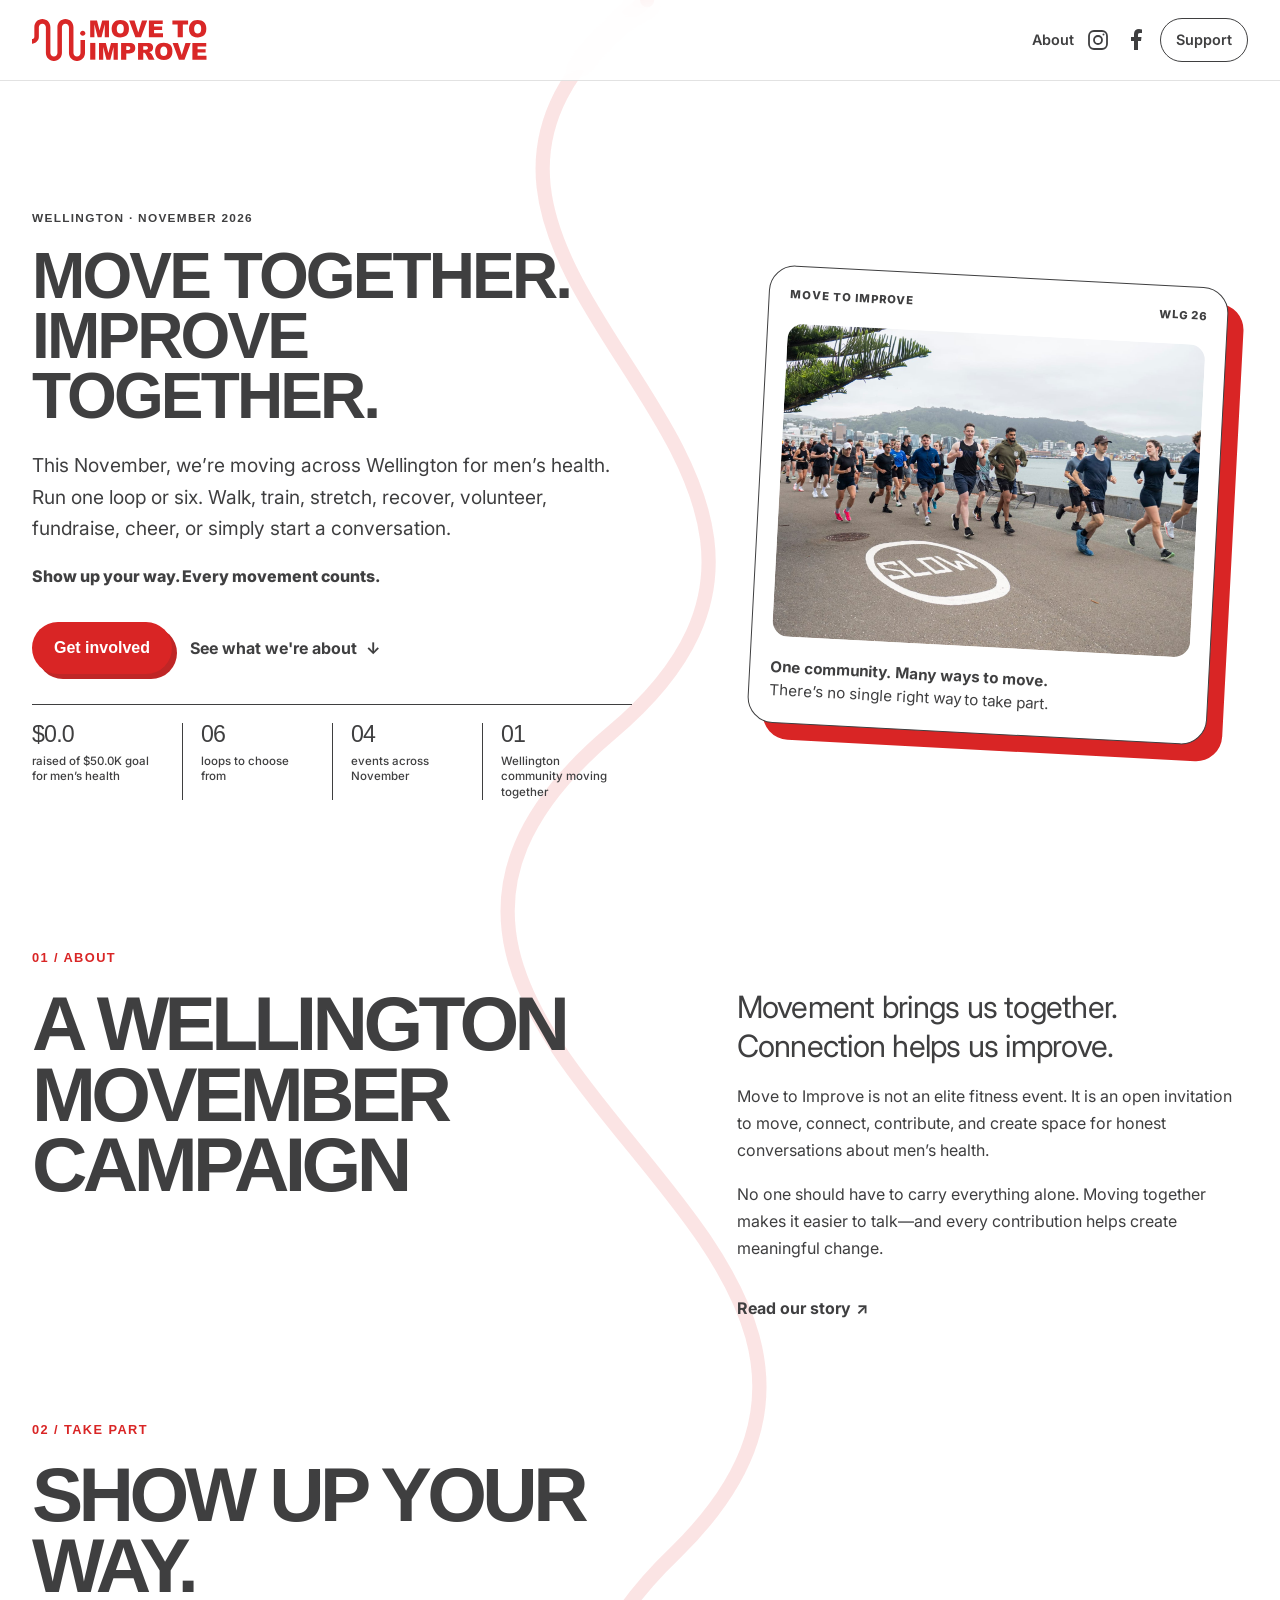
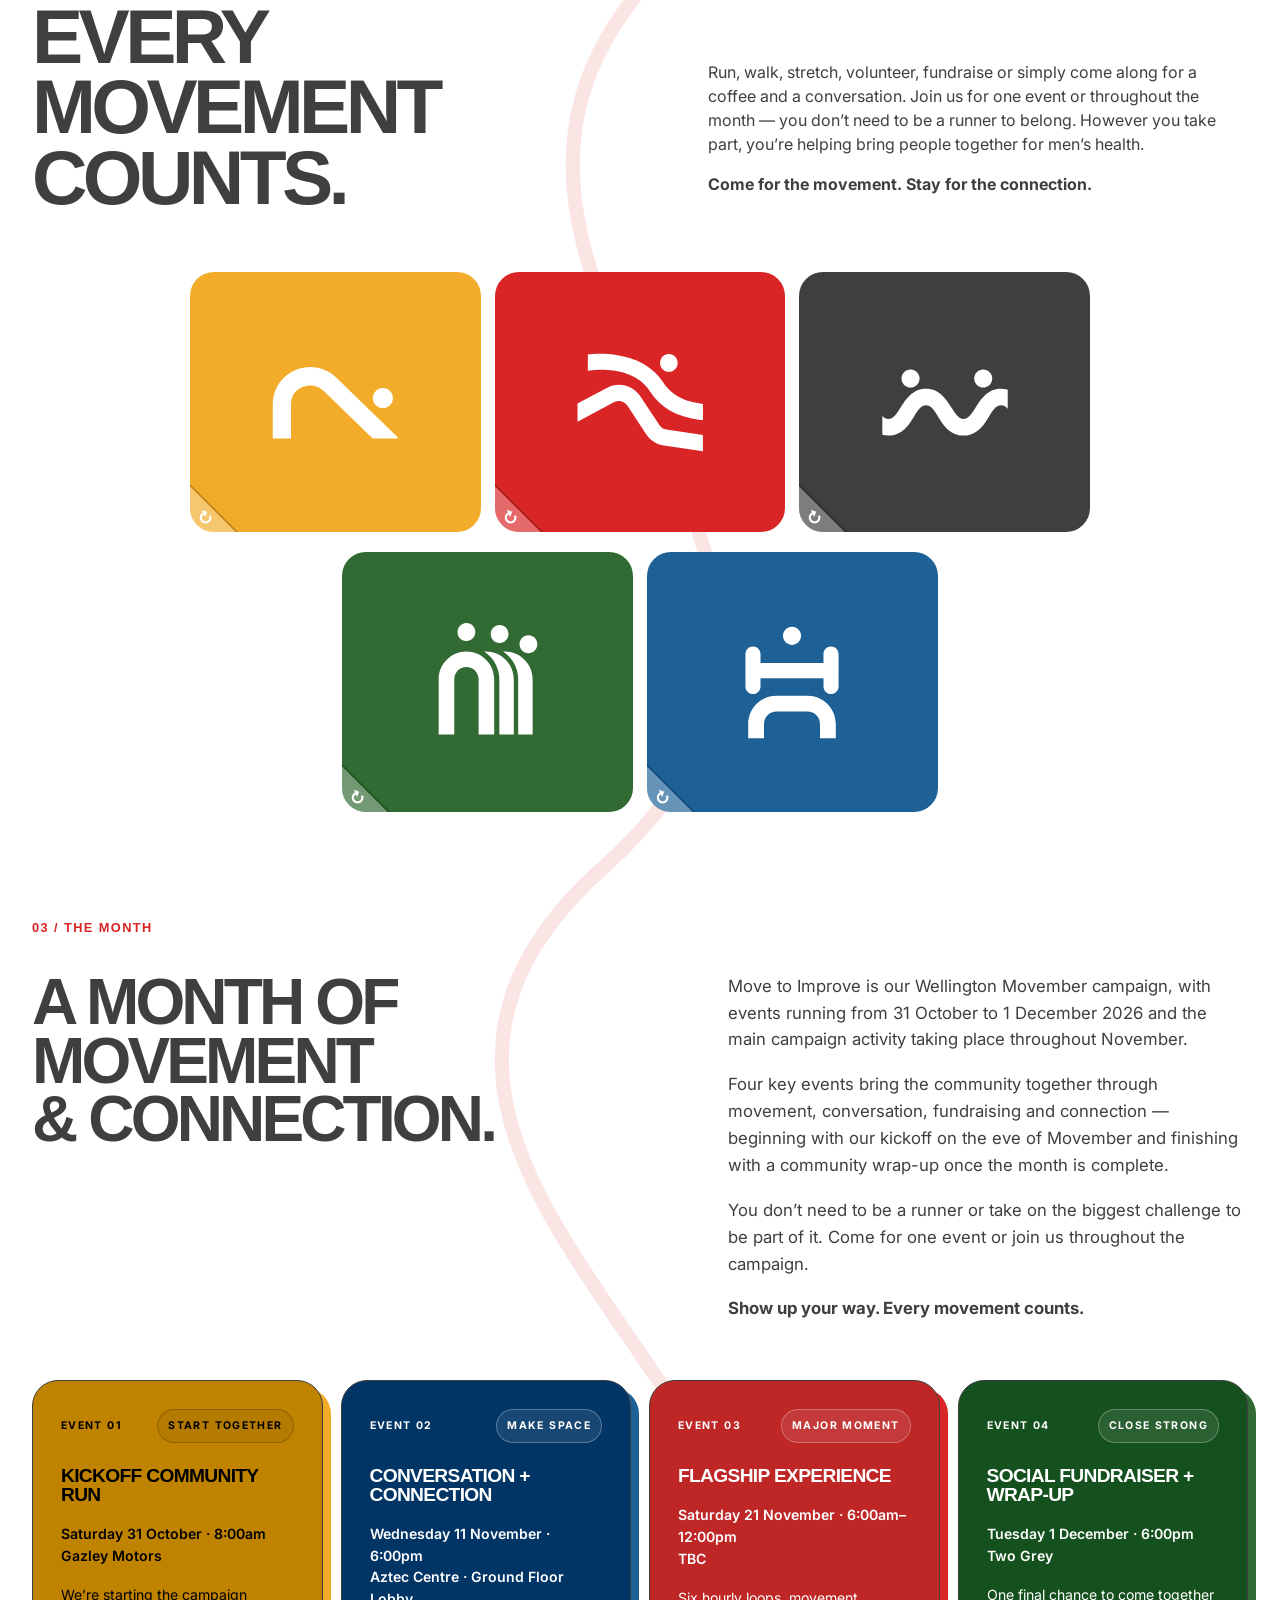
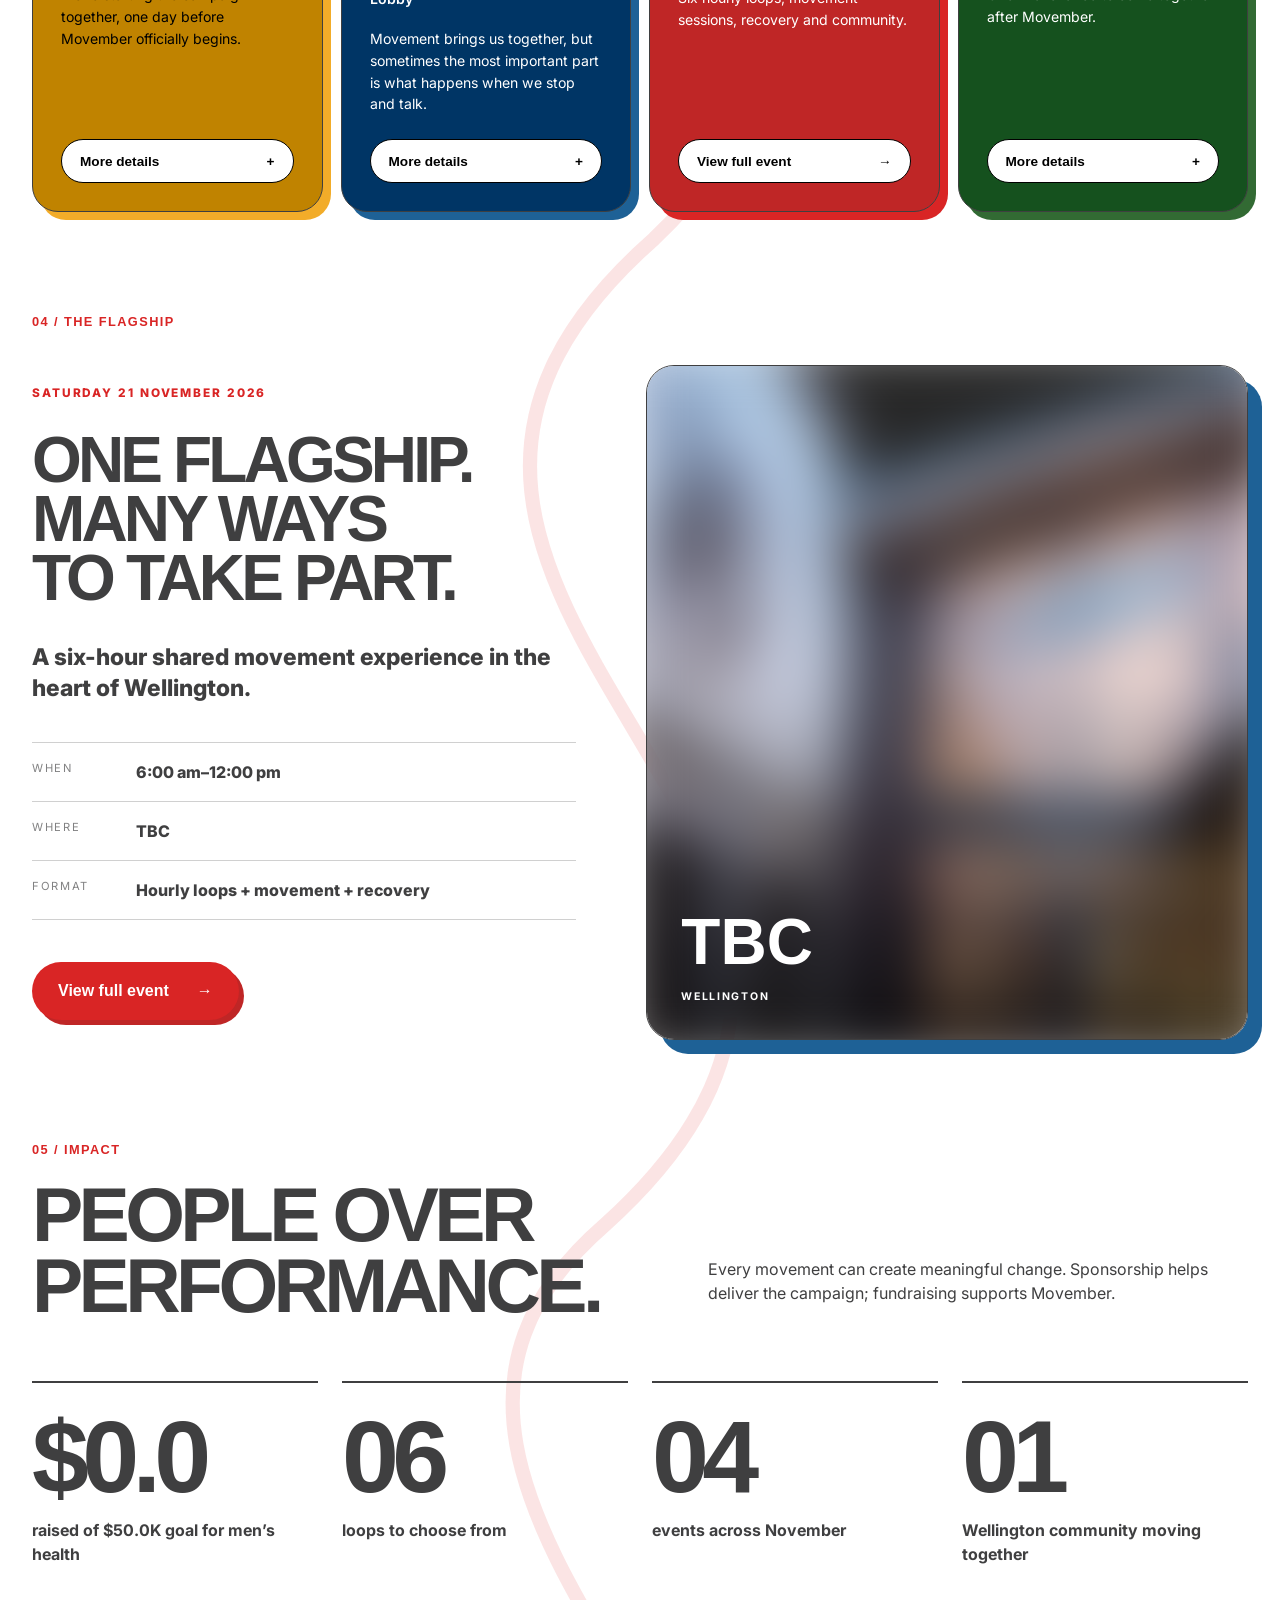
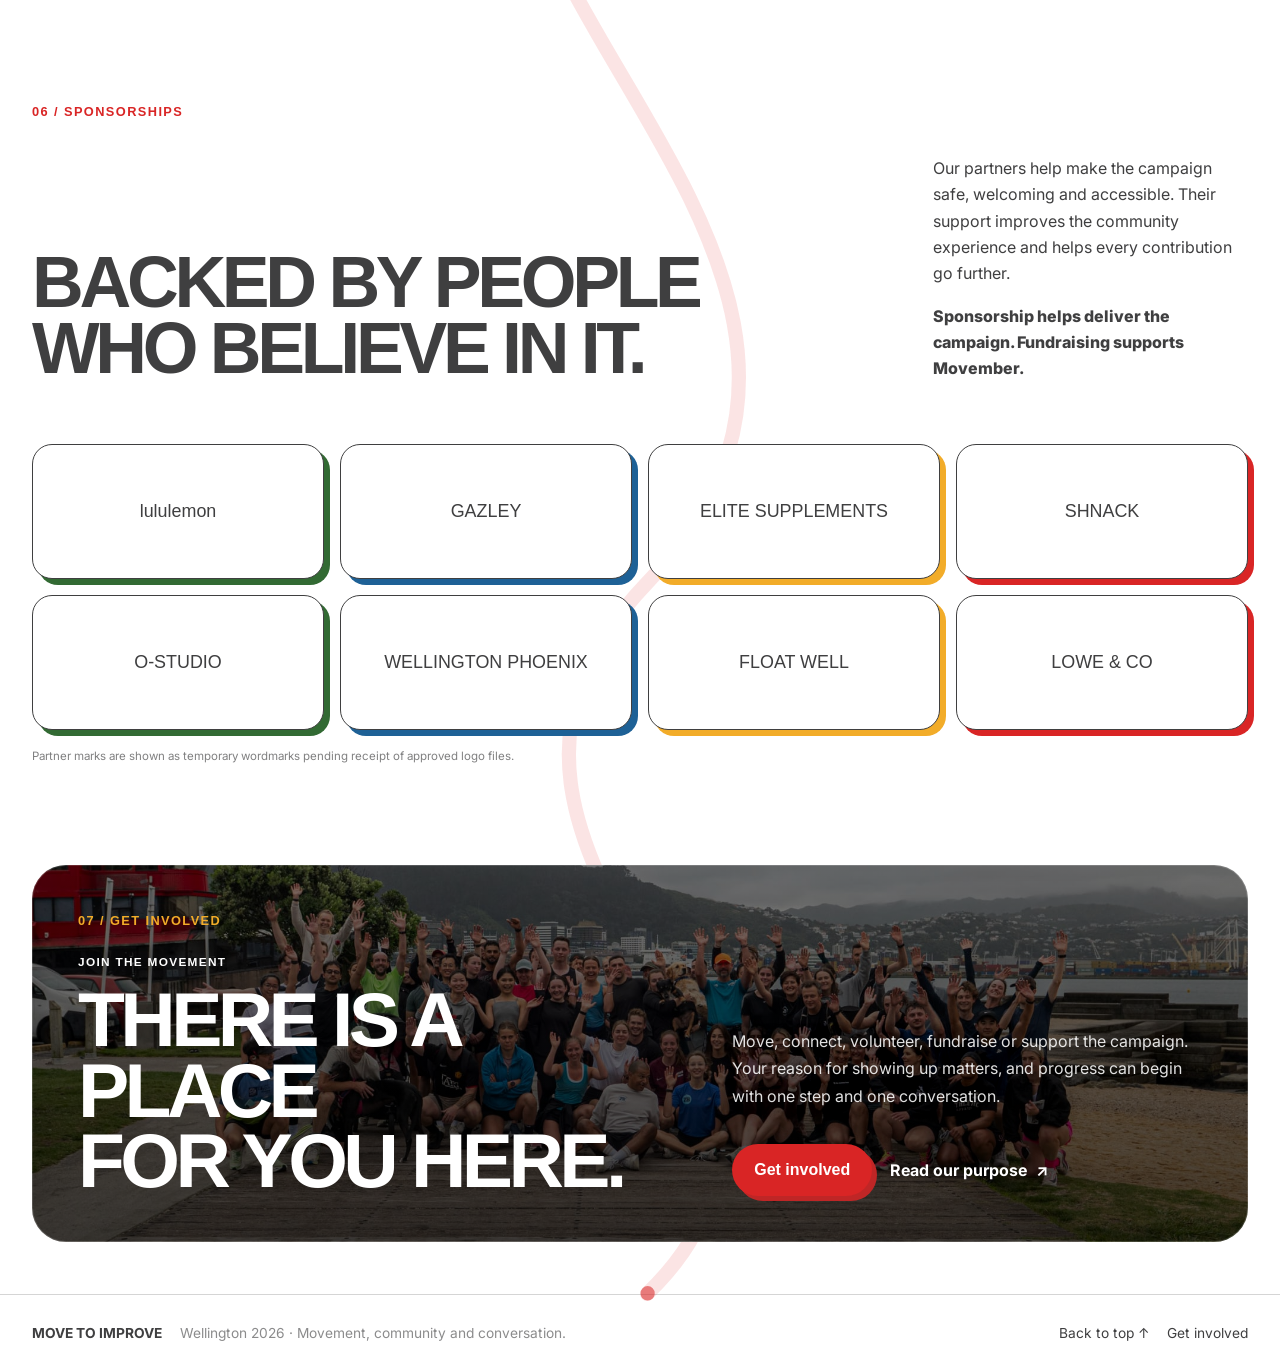
==== index.html @ 92e7bd06 "Updated icon to conform to standards and removed unwanted section effects." ====
<!doctype html>
<html lang="en">
<head>
  <meta charset="UTF-8" />
  <meta name="viewport" content="width=device-width, initial-scale=1.0" />
  <meta name="description" content="Move to Improve Wellington 2026 — a Movember campaign built through movement, community and conversation." />
  <title>Move to Improve Wellington 2026</title>
  <link rel="icon" type="image/png" sizes="32x32" href="images/logos/favicon-32.png?v=2" />
  <link rel="icon" type="image/png" sizes="96x96" href="images/logos/favicon-96.png?v=2" />
  <link rel="preconnect" href="https://fonts.googleapis.com">
  <link rel="preconnect" href="https://fonts.gstatic.com" crossorigin>
  <link href="https://fonts.googleapis.com/css2?family=Inter:wght@400;500;600;700;800&display=swap" rel="stylesheet">
  <!-- Keep shared foundations first and responsive overrides last. -->
  <link rel="stylesheet" href="css/theme.css" />
  <link rel="stylesheet" href="css/base.css" />
  <link rel="stylesheet" href="css/layout.css" />
  <link rel="stylesheet" href="css/components.css" />
  <link rel="stylesheet" href="css/hero.css" />
  <link rel="stylesheet" href="css/participation.css" />
  <link rel="stylesheet" href="css/sections.css" />
  <link rel="stylesheet" href="css/responsive.css" />
</head>
<body>
  <header class="site-header">
    <a class="brand" href="#top" aria-label="Home">
      <picture>
        <source media="(max-width: 560px)" srcset="images/logos/MTI_Logo%20Only.svg">
        <img src="images/logos/MTI_Stacked Lettering.svg" alt="Move to Improve">
      </picture>
    </a>
    <nav class="nav" aria-label="Primary navigation">
      <a class="nav-about" href="about.html">About</a>
      <!-- Replace platform homepages with the campaign profile URLs when ready. -->
      <a class="nav-social" href="https://www.instagram.com/movetoimprove.wlg/" target="_blank" rel="noopener noreferrer" aria-label="Instagram (opens in a new tab)">
        <svg viewBox="0 0 24 24" fill="none" stroke="currentColor" stroke-width="1.8" aria-hidden="true" focusable="false">
          <rect x="3" y="3" width="18" height="18" rx="5" />
          <circle cx="12" cy="12" r="4" />
          <circle cx="17.5" cy="6.5" r="1" fill="currentColor" stroke="none" />
        </svg>
      </a>
      <a class="nav-social" href="https://www.facebook.com/movetoimprovewellington" target="_blank" rel="noopener noreferrer" aria-label="Facebook (opens in a new tab)">
        <svg viewBox="0 0 24 24" fill="currentColor" aria-hidden="true" focusable="false">
          <path d="M14 22v-9h3l.5-4H14V7c0-1.2.4-2 2-2h2V1.5A23 23 0 0 0 15 1c-3 0-5 1.8-5 5v3H7v4h3v9z" />
        </svg>
      </a>
      <a class="nav-cta" href="https://movember.com/t/mtar-wellington?mc=1">Support</a>
    </nav>
  </header>

  <main id="top">
    <!-- Decorative fundraising line. The filled path reflects fundraising.json. -->
    <div class="squiggle-wrap" aria-hidden="true">
      <svg class="squiggle" viewBox="0 0 900 4200" preserveAspectRatio="none">
        <defs>
          <path
            id="squiggleShape"
            pathLength="100"
            d="M455 0
               C 215 180, 660 315, 430 505
               C 170 720, 705 850, 475 1070
               C 240 1290, 675 1480, 425 1700
               C 160 1930, 730 2120, 460 2370
               C 170 2620, 720 2790, 425 3050
               C 190 3250, 690 3470, 455 3710
               C 270 3900, 625 4040, 455 4200"
          />
        </defs>
        <g id="squiggleLine">
          <use class="squiggle-track" href="#squiggleShape" />
          <use id="squiggleProgress" class="squiggle-progress" href="#squiggleShape" />
        </g>
      </svg>
    </div>

    <section class="hero section" id="hero">
      <div class="hero-copy">
        <p class="eyebrow">Wellington · November 2026</p>
        <h1>Move together.<br><span>Improve together.</span></h1>
        <p class="hero-text">
          This November, we’re moving across Wellington for men’s health. Run one loop or six. Walk, train, stretch, recover, volunteer, fundraise, cheer, or simply start a conversation.
        </p>
        <p class="hero-participation">Show up your way. Every movement counts.</p>
        <div class="hero-actions">
          <a class="button button-primary" href="https://movember.com/t/mtar-wellington?mc=1">Get involved</a>
          <a class="text-link" href="#about">See what we're about <span>↓</span></a>
        </div>

        <p class="sr-only" id="hero-impact-heading">Campaign impact at a glance</p>
        <dl class="hero-impact-summary" aria-labelledby="hero-impact-heading">
          <div data-fundraising-summary>
            <dt data-fundraising-raised>$50K</dt>
            <dd>
              <span data-fundraising-description>fundraising goal for men’s health</span>
              <small class="fundraising-updated" data-fundraising-updated hidden></small>
            </dd>
          </div>
          <div>
            <dt>06</dt>
            <dd>loops to choose from</dd>
          </div>
          <div>
            <dt>04</dt>
            <dd>events across November</dd>
          </div>
          <div>
            <dt>01</dt>
            <dd>Wellington community moving together</dd>
          </div>
        </dl>
        <p class="sr-only" data-fundraising-status aria-live="polite"></p>
        <progress class="sr-only" data-fundraising-meter hidden></progress>
      </div>

      <div class="hero-art">
        <!-- <div class="sticker sticker-one">HELLO!</div> -->
        <!--<div class="sticker sticker-two">LET'S DO<br>THIS ✦</div>-->
        <div class="hero-card">
          <div class="hero-card-top">
            <span>MOVE TO IMPROVE</span>
            <span>WLG 26</span>
          </div>
          <img
            class="hero-card-photo"
            src="images/movement.jpeg"
            alt="A community group running together along the Wellington waterfront"
          >
          <p><strong>One community. Many ways to move.</strong><br>There’s no single right way to take part.</p>
        </div>
      </div>
    </section>

    <section class="section intro" id="about">
      <div class="section-label">01 / ABOUT</div>
      <div class="intro-grid">
        <h2>A Wellington Movember<br><span>campaign</span></h2>
        <div class="intro-copy">
          <p class="lead">Movement brings us together. Connection helps us improve.</p>
          <p>
            Move to Improve is not an elite fitness event. It is an open invitation to move, connect, contribute, and create space for honest conversations about men’s health.
          </p>
          <p>No one should have to carry everything alone. Moving together makes it easier to talk—and every contribution helps create meaningful change.</p>
          <a class="arrow-link" href="about.html">Read our story <span>↗</span></a>
        </div>
      </div>
    </section>

    <section class="section work" id="work">
      <div class="section-label">02 / TAKE PART</div>
      <div class="section-heading">
        <h2>Show up your way.<br><span>Every movement counts.</span></h2>
        <div class="section-heading-copy">
          <p>Run, walk, stretch, volunteer, fundraise or simply come along for a coffee and a conversation. Join us for one event or throughout the month — you don’t need to be a runner to belong. However you take part, you’re helping bring people together for men’s health.</p>
          <p><strong>Come for the movement. Stay for the connection.</strong></p>
        </div>
      </div>

      <div class="cards">
        <article class="feature-card card-a">
          <h3 class="sr-only">Yoga</h3>
          <button class="flip-card-toggle" type="button" aria-expanded="false" aria-controls="expanded-card-dialog" aria-label="Yoga. Move gently, breathe, stretch and make space to reconnect with yourself and others. Press to expand the card.">
            <span class="flip-card-inner" aria-hidden="true">
              <span class="card-face card-front">
                <img class="activity-icon" src="images/logos/Icon_White_Yoga.svg" alt="Yoga">
              </span>
              <span class="card-face card-back">
                <span class="card-number">01 / Yoga</span>
                <span class="card-back-copy"><span class="card-title">Yoga</span><span class="card-description">Move gently, breathe, stretch and make space to reconnect with yourself and others.</span></span>
                <span class="card-close-icon" aria-hidden="true">×</span>
              </span>
            </span>
          </button>
        </article>

        <article class="feature-card card-b">
          <h3 class="sr-only">Run</h3>
          <button class="flip-card-toggle" type="button" aria-expanded="false" aria-controls="expanded-card-dialog" aria-label="Run. Run one loop or six, at your pace, alongside a Wellington community moving for men’s health. Press to expand the card.">
            <span class="flip-card-inner" aria-hidden="true">
              <span class="card-face card-front">
                <img class="activity-icon" src="images/logos/Icon_White_Run.svg" alt="Run">
              </span>
              <span class="card-face card-back">
                <span class="card-number">02 / Run</span>
                <span class="card-back-copy"><span class="card-title">Run</span><span class="card-description">Run one loop or six, at your pace, alongside a Wellington community moving for men’s health.</span></span>
                <span class="card-close-icon" aria-hidden="true">×</span>
              </span>
            </span>
          </button>
        </article>

        <article class="feature-card card-c">
          <h3 class="sr-only">Recover</h3>
          <button class="flip-card-toggle" type="button" aria-expanded="false" aria-controls="expanded-card-dialog" aria-label="Recover. Pause, reset and recover. Looking after yourself is part of the movement, too. Press to expand the card.">
            <span class="flip-card-inner" aria-hidden="true">
              <span class="card-face card-front">
                <img class="activity-icon" src="images/logos/Icon_White_Recover.svg" alt="Recover">
              </span>
              <span class="card-face card-back">
                <span class="card-number">03 / Recover</span>
                <span class="card-back-copy"><span class="card-title">Recover</span><span class="card-description">Pause, reset and recover. Looking after yourself is part of the movement, too.</span></span>
                <span class="card-close-icon" aria-hidden="true">×</span>
              </span>
            </span>
          </button>
        </article>

        <article class="feature-card card-d">
          <h3 class="sr-only">Community</h3>
          <button class="flip-card-toggle" type="button" aria-expanded="false" aria-controls="expanded-card-dialog" aria-label="Community. Volunteer, cheer, share a coffee or start a conversation. Connection is how we improve together. Press to expand the card.">
            <span class="flip-card-inner" aria-hidden="true">
              <span class="card-face card-front">
                <img class="activity-icon" src="images/logos/Icon_White_Community.svg" alt="Community">
              </span>
              <span class="card-face card-back">
                <span class="card-number">04 / Community</span>
                <span class="card-back-copy"><span class="card-title">Community</span><span class="card-description">Volunteer, cheer, share a coffee or start a conversation. Connection is how we improve together.</span></span>
                <span class="card-close-icon" aria-hidden="true">×</span>
              </span>
            </span>
          </button>
        </article>

        <article class="feature-card card-e">
          <h3 class="sr-only">Gym</h3>
          <button class="flip-card-toggle" type="button" aria-expanded="false" aria-controls="expanded-card-dialog" aria-label="Gym. Train your way and bring your community with you. Contribution matters more than performance. Press to expand the card.">
            <span class="flip-card-inner" aria-hidden="true">
              <span class="card-face card-front">
                <img class="activity-icon" src="images/logos/Icon_White_Gym.svg" alt="Gym">
              </span>
              <span class="card-face card-back">
                <span class="card-number">05 / Gym</span>
                <span class="card-back-copy"><span class="card-title">Gym</span><span class="card-description">Train your way and bring your community with you. Contribution matters more than performance.</span></span>
                <span class="card-close-icon" aria-hidden="true">×</span>
              </span>
            </span>
          </button>
        </article>
      </div>

      <dialog class="expanded-card-dialog" id="expanded-card-dialog">
        <div class="expanded-card-shell"></div>
      </dialog>
    </section>

    <div class="events-band">
      <section class="section events" id="events">
        <div class="section-label">03 / THE MONTH</div>
        <div class="events-heading">
          <h2>A month of<br>movement<br><span>&amp; connection.</span></h2>
          <div class="events-intro">
            <p>Move to Improve is our Wellington Movember campaign, with events running from 31 October to 1 December 2026 and the main campaign activity taking place throughout November.</p>
            <p>Four key events bring the community together through movement, conversation, fundraising and connection — beginning with our kickoff on the eve of Movember and finishing with a community wrap-up once the month is complete.</p>
            <p>You don’t need to be a runner or take on the biggest challenge to be part of it. Come for one event or join us throughout the campaign.</p>
            <p><strong>Show up your way. Every movement counts.</strong></p>
          </div>
        </div>

        <div class="event-cards">
          <article class="event-card" data-event="kickoff">
            <div class="event-meta"><span>Event 01</span><span class="event-tag">Start together</span></div>
            <div class="event-overview">
              <h3>Kickoff community run</h3>
              <p class="event-when"><time datetime="2026-10-31T08:00:00+13:00">Saturday 31 October · 8:00am</time><br>Gazley Motors</p>
              <p>We’re starting the campaign together, one day before Movember officially begins.</p>
            </div>
            <details class="event-disclosure" name="event-details">
              <summary class="button event-action"><span class="event-show-label">More details</span><span class="event-hide-label">Hide details</span><span class="sr-only"> about Kickoff community run</span><span class="event-action-icon" aria-hidden="true"></span></summary>
              <div class="event-description">
                <p>Join runners, walkers, local run clubs and the wider Wellington community as we kick off Move to Improve and get ready for a month of movement, fundraising and conversation.</p>
                <p>This is an easy, social way to get involved, meet the people behind the campaign and start with movement, coffee and connection.</p>
                <p>We’ll also share how you can take part throughout November, create your Movember fundraising page and support the campaign.</p>
                <p><strong>Run it. Walk it. Come along for the coffee and conversation.</strong></p>
                <p class="event-partners">Proudly supported by Gazley Volkswagen and Flight Coffee.</p>
              </div>
            </details>
          </article>

          <article class="event-card" data-event="conversation">
            <div class="event-meta"><span>Event 02</span><span class="event-tag">Make space</span></div>
            <div class="event-overview">
              <h3>Conversation + connection</h3>
              <p class="event-when"><time datetime="2026-11-11T18:00:00+13:00">Wednesday 11 November · 6:00pm</time><br>Aztec Centre · Ground Floor Lobby</p>
              <p>Movement brings us together, but sometimes the most important part is what happens when we stop and talk.</p>
            </div>
            <details class="event-disclosure" name="event-details">
              <summary class="button event-action"><span class="event-show-label">More details</span><span class="event-hide-label">Hide details</span><span class="sr-only"> about Conversation + connection</span><span class="event-action-icon" aria-hidden="true"></span></summary>
              <div class="event-description">
                <p>Conversation + Connection is an evening centred on men’s health, mental health, lived experience and the value of having honest conversations with the people around us.</p>
                <p>This isn’t a formal seminar or a fitness event. It’s a relaxed community gathering designed to create space to listen, connect and talk about some of the things men often find difficult to discuss.</p>
                <p>There’s no expectation to share. Come along, listen, meet others and be part of the conversation.</p>
                <p><strong>Strong communities create space for honest conversations.</strong></p>
                <p class="event-partners">Proudly supported by Aye Empanadas, Urban Company and No Ugly.</p>
              </div>
            </details>
          </article>

          <article class="event-card event-card-featured">
            <div class="event-meta"><span>Event 03</span><span class="event-tag">Major moment</span></div>
            <div class="event-overview">
              <h3>Flagship experience</h3>
              <p class="event-when"><time datetime="2026-11-21T06:00:00+13:00">Saturday 21 November · 6:00am–12:00pm</time><br>TBC</p>
              <p>Six hourly loops, movement sessions, recovery and community.</p>
            </div>
            <a class="button event-action" href="flagship.html">View full event <span aria-hidden="true">→</span></a>
          </article>

          <article class="event-card" data-event="wrapup">
            <div class="event-meta"><span>Event 04</span><span class="event-tag">Close strong</span></div>
            <div class="event-overview">
              <h3>Social fundraiser + wrap-up</h3>
              <p class="event-when"><time datetime="2026-12-01T18:00:00+13:00">Tuesday 1 December · 6:00pm</time><br>Two Grey</p>
              <p>One final chance to come together after Movember.</p>
            </div>
            <details class="event-disclosure" name="event-details">
              <summary class="button event-action"><span class="event-show-label">More details</span><span class="event-hide-label">Hide details</span><span class="sr-only"> about Social fundraiser + wrap-up</span><span class="event-action-icon" aria-hidden="true"></span></summary>
              <div class="event-description">
                <p>Following a month of movement, conversations, fundraising and community, we’ll close the 2026 campaign with a relaxed evening at Two Grey.</p>
                <p>It’s a chance to celebrate what we’ve achieved together, recognise the people and organisations who helped make Move to Improve possible, share our fundraising result and reflect on the month.</p>
                <p>Expect campaign highlights, raffle prizes, good food and drink, and plenty of time to reconnect with the people you’ve met throughout the campaign.</p>
                <p>Whether you ran a loop, joined an event, volunteered, donated, shared your story or simply showed up, this evening is for everyone who played a part.</p>
                <p><strong>Move together. Improve together.</strong></p>
                <p class="event-partners">Proudly sponsored by InterContinental Wellington.</p>
              </div>
            </details>
          </article>
          <section class="event-panel" id="event-panel" aria-labelledby="event-panel-title" hidden>
            <div class="event-panel-surface">
              <div class="event-panel-heading">
                <div class="event-meta" data-event-panel-meta></div>
                <h3 id="event-panel-title" tabindex="-1"></h3>
                <div data-event-panel-when></div>
                <button class="button event-action event-panel-close" type="button">Close details <span aria-hidden="true">×</span></button>
              </div>
              <div class="event-description" data-event-panel-content></div>
            </div>
          </section>
        </div>
      </section>
    </div>

    <section class="section flagship" id="flagship">
      <div class="section-label">04 / THE FLAGSHIP</div>
      <div class="flagship-grid">
        <div class="flagship-copy">
          <p class="flagship-date">Saturday 21 November 2026</p>
          <h2>One flagship.<br>Many ways<br><span>to take part.</span></h2>
          <p class="flagship-lead">A six-hour shared movement experience in the heart of Wellington.</p>

          <dl class="event-details">
            <div><dt>When</dt><dd>6:00 am–12:00 pm</dd></div>
            <div><dt>Where</dt><dd>TBC</dd></div>
            <div><dt>Format</dt><dd>Hourly loops + movement + recovery</dd></div>
          </dl>

          <a class="button flagship-button" href="flagship.html">View full event <span aria-hidden="true">→</span></a>
        </div>

        <div class="flagship-visual" role="img" aria-label="TBC the proposed venue">
          <strong>TBC</strong>
          <span>Wellington</span>
        </div>
      </div>
    </section>

    <section class="section impact" id="impact">
      <div class="section-label">05 / IMPACT</div>
      <div class="impact-top">
        <h2>People over<br><span>performance.</span></h2>
        <p>Every movement can create meaningful change. Sponsorship helps deliver the campaign; fundraising supports Movember.</p>
      </div>

      <div class="stats">
        <div class="stat" data-fundraising-summary>
          <strong data-fundraising-raised>$50<span class="fundraising-unit">k</span></strong>
          <span data-fundraising-description>fundraising goal for men’s health</span>
          <small class="fundraising-updated" data-fundraising-updated hidden></small>
        </div>
        <div class="stat">
          <strong>06</strong>
          <span>loops to choose from</span>
        </div>
        <div class="stat">
          <strong>04</strong>
          <span>events across November</span>
        </div>
        <div class="stat">
          <strong>01</strong>
          <span>Wellington community moving together</span>
        </div>
      </div>
    </section>

    <section class="section partners" id="partners">
      <div class="section-label">06 / SPONSORSHIPS</div>
      <div class="partners-heading">
        <h2>Backed by people<br><span>who believe in it.</span></h2>
        <div class="partners-copy">
          <p>Our partners help make the campaign safe, welcoming and accessible. Their support improves the community experience and helps every contribution go further.</p>
          <p class="sponsor-distinction">Sponsorship helps deliver the campaign. Fundraising supports Movember.</p>
        </div>
      </div>

      <div class="partner-grid" aria-label="Campaign partners">
        <div class="partner-mark">Lululemon</div>
        <div class="partner-mark">Gazley</div>
        <div class="partner-mark">Elite Supplements</div>
        <div class="partner-mark">Shnack</div>
        <div class="partner-mark">O-Studio</div>
        <div class="partner-mark">Wellington Phoenix</div>
        <div class="partner-mark">Float Well</div>
        <div class="partner-mark">Lowe &amp; Co</div>
      </div>
      <p class="partner-note">Partner marks are shown as temporary wordmarks pending receipt of approved logo files.</p>
    </section>

    <section class="section support" id="support">
      <div class="support-panel">
        <div class="section-label">07 / GET INVOLVED</div>
        <div class="support-grid">
          <div>
            <p class="eyebrow">Join the movement</p>
            <h2>There is a place<br><span>for you here.</span></h2>
          </div>
          <div class="support-copy">
            <p>
              Move, connect, volunteer, fundraise or support the campaign. Your reason for showing up matters, and progress can begin with one step and one conversation.
            </p>
            <div class="hero-actions">
              <a class="button button-primary" href="https://movember.com/t/mtar-wellington?mc=1">Get involved</a>
              <a class="text-link" href="about.html">Read our purpose <span>↗</span></a>
            </div>
          </div>
        </div>
      </div>
    </section>
  </main>

  <footer class="footer">
    <div>
      <strong>MOVE TO IMPROVE</strong>
      <span>Wellington 2026 · Movement, community and conversation.</span>
    </div>
    <div class="footer-links">
      <a href="#top">Back to top ↑</a>
      <a href="#support">Get involved</a>
    </div>
  </footer>

  <script src="script.js"></script>
</body>
</html>
---- css/theme.css ----
/* ==================== Theme variables ==================== */

:root {
  /* ===== THEME COLOURS =====
     Change these values to retheme the entire site. */
  --colour-ink: #3f3f40;
  --colour-paper: #ffffff;
  --colour-white: #ffffff;

  --colour-accent-1: #3f3f40; /* charcoal */
  --colour-accent-2: #1e6196; /* blue */
  --colour-accent-3: #d92525; /* red */
  --colour-accent-4: #f2ac29; /* gold */
  --colour-accent-5: #326a33; /* green */
  --colour-charcoal-deep: #000000;
  --colour-blue-deep: #003565;
  --colour-red-deep: #bf2626;
  --colour-gold-deep: #c08300;
  --colour-green-deep: #15511e;

  /* Semantic theme roles */
  --theme-text: var(--colour-ink);
  --theme-background: var(--colour-paper);
  --theme-header-background: rgba(255, 255, 255, 0.88);
  --theme-primary: var(--colour-accent-3);
  --theme-on-primary: var(--colour-white);
  --theme-squiggle: var(--colour-accent-3);

  /* Replace this URL with the final Get Involved image. */
  --support-background-image: url("../images/get_involved.jpeg");

  /* Replace this URL with the final Shed 6 photograph. */
  --flagship-background-image: url("../images/flagship.jpg");

  /* Cards / decorative colours */
  --card-1: var(--colour-accent-4);
  --card-2: var(--colour-accent-3);
  --card-3: var(--colour-accent-1);
  --card-4: var(--colour-accent-5);
  --card-5: var(--colour-accent-2);

  --max: 1240px;
  --section-padding: 48px 0 52px;
}
---- css/base.css ----
/* ==================== Global foundations ==================== */

* {
  box-sizing: border-box;
}

html {
  scroll-behavior: smooth;
}

html,
body {
  overflow-x: clip;
}

body {
  margin: 0;
  color: var(--theme-text);
  background: var(--theme-background);
  font-family: Inter, system-ui, -apple-system, BlinkMacSystemFont, "Segoe UI", sans-serif;
  line-height: 1.5;
}

html.card-dialog-open {
  overflow: hidden;
  scroll-behavior: auto;
}

body.card-dialog-open {
  position: fixed;
  right: 0;
  left: 0;
  width: 100%;
  overflow: hidden;
}

.sr-only {
  position: absolute;
  width: 1px;
  height: 1px;
  padding: 0;
  margin: -1px;
  overflow: hidden;
  clip: rect(0, 0, 0, 0);
  white-space: nowrap;
  border: 0;
}

h1,
h2,
h3,
.button,
.eyebrow,
.section-label,
.stat strong {
  font-family: "Arial Black", Arial, sans-serif;
}

a {
  color: inherit;
  text-decoration: none;
}

h2,
h3,
p {
  margin-top: 0;
}

h2 {
  margin-bottom: 0;
  font-size: clamp(3rem, 6vw, 6.7rem);
  line-height: 0.92;
  letter-spacing: -0.06em;
  text-transform: uppercase;
}

.lead {
  margin-bottom: 18px;
  font-size: clamp(1.4rem, 2.4vw, 2rem);
  line-height: 1.25;
  letter-spacing: -0.025em;
}
---- css/layout.css ----
/* ==================== Header and navigation ==================== */

.site-header {
  position: fixed;
  inset: 0 0 auto;
  z-index: 20;
  display: flex;
  justify-content: space-between;
  align-items: center;
  padding: 18px 32px;
  background: var(--theme-header-background);
  backdrop-filter: blur(12px);
  border-bottom: 1px solid rgba(23, 23, 23, 0.12);
}

.brand {
  display: flex;
  align-items: center;
}

.brand img {
  display: block;
  height: 42px;
  width: auto;
}

.nav {
  display: flex;
  align-items: center;
  gap: 10px;
  font-size: 0.9rem;
  font-weight: 600;
}

.nav a {
  display: inline-flex;
  align-items: center;
  justify-content: center;
  min-height: 44px;
  transition: opacity 180ms ease, transform 180ms ease;
}

.nav a:hover {
  opacity: 0.6;
  transform: translateY(-1px);
}

.nav a[aria-current="page"] {
  text-decoration: underline;
  text-decoration-color: var(--theme-primary);
  text-decoration-thickness: 2px;
  text-underline-offset: 6px;
}

.nav-cta {
  padding: 10px 15px;
  border: 1px solid var(--theme-text);
  border-radius: 999px;
}

.nav-social {
  width: 28px;
  flex-shrink: 0;
}

.nav-social svg {
  width: 24px;
  height: 24px;
}

/* ==================== Shared layout and decoration ==================== */

main {
  position: relative;
  isolation: isolate;
}

.section {
  position: relative;
  width: min(var(--max), calc(100% - 64px));
  margin-inline: auto;
}

.squiggle-wrap {
  position: absolute;
  inset: 0;
  left: 50%;
  width: min(100vw, 1450px);
  height: 100%;
  transform: translateX(-50%);
  z-index: -1;
  pointer-events: none;
}

.squiggle {
  width: 100%;
  height: 100%;
  overflow: visible;
}

#squiggleLine {
  color: var(--theme-squiggle);
  transition: color 500ms ease;
}

.squiggle-track,
.squiggle-progress {
  fill: none;
  stroke: currentColor;
  stroke-width: 10;
  stroke-linecap: round;
  stroke-linejoin: round;
  vector-effect: non-scaling-stroke;
}

.squiggle-track {
  opacity: 0.35;
  transition: opacity 700ms ease;
}

.squiggle-progress {
  opacity: 0;
  stroke-dasharray: var(--fundraising-progress, 0) 100;
  transition: opacity 700ms ease, stroke-dasharray 1000ms ease;
}

.squiggle-wrap.has-fundraising-data .squiggle-track {
  opacity: 0.12;
}

.squiggle-wrap.has-fundraising-data .squiggle-progress {
  opacity: 0.55;
}

/* ==================== Footer ==================== */

.footer {
  padding: 28px 32px;
  display: flex;
  justify-content: space-between;
  align-items: center;
  gap: 30px;
  border-top: 1px solid rgba(23, 23, 23, 0.18);
  font-size: 0.86rem;
}

.footer strong {
  margin-right: 14px;
}

.footer span {
  opacity: 0.6;
}

.footer-links {
  display: flex;
  gap: 18px;
  flex-wrap: wrap;
}
---- css/components.css ----
/* ==================== Shared components and content patterns ==================== */

.eyebrow,
.section-label {
  font-size: 0.74rem;
  font-weight: 800;
  letter-spacing: 0.11em;
  text-transform: uppercase;
}

.section-label {
  font-size: 0.8rem;
  color: var(--colour-accent-3);
}

.hero-actions {
  display: flex;
  align-items: center;
  flex-wrap: wrap;
  gap: 18px;
  margin-top: 34px;
}

.button {
  display: inline-flex;
  align-items: center;
  justify-content: center;
  min-height: 52px;
  padding: 0 22px;
  border-radius: 999px;
  font-weight: 700;
  transition: transform 180ms ease, box-shadow 180ms ease;
}

.button-primary {
  background: var(--theme-primary);
  color: var(--theme-on-primary);
}

.button-primary,
.flagship-button {
  box-shadow: 5px 5px 0 var(--colour-red-deep);
}

.button-primary:hover,
.flagship-button:hover {
  transform: translate(-2px, -2px);
  box-shadow: 8px 8px 0 var(--colour-red-deep);
}

.text-link,
.arrow-link {
  font-weight: 700;
}

.text-link span,
.arrow-link span {
  margin-left: 5px;
}

.intro-grid,
.support-grid {
  display: grid;
  grid-template-columns: 1.1fr 0.9fr;
  gap: 80px;
  margin-top: 21px;
}

.intro-copy,
.support-copy,
.section-heading-copy,
.impact-top > p {
  max-width: 54ch;
}

.intro-copy p:not(.lead),
.support-copy p {
  font-size: 1rem;
  line-height: 1.7;
}

.arrow-link {
  display: inline-flex;
  margin-top: 18px;
}

.section-heading,
.impact-top {
  margin: 20px 0 60px;
  display: flex;
  justify-content: space-between;
  align-items: flex-end;
  gap: 60px;
}

.events-heading > *,
.flagship-grid > *,
.partners-heading > * {
  min-width: 0;
}

.fundraising-unit {
  font-size: 0.65em;
}

.fundraising-updated {
  display: block;
  margin-top: 6px;
  font-size: 0.68rem;
  font-weight: 500;
  opacity: 0.7;
}
---- css/hero.css ----
/* ==================== Hero ==================== */

.hero {
  min-height: 100svh;
  padding-top: 145px;
  padding-bottom: 35px;
  display: grid;
  grid-template-columns: 1.1fr 0.9fr;
  gap: 60px;
  align-items: center;
}

.hero h1 {
  margin: 18px 0 24px;
  max-width: 800px;
  font-size: clamp(3rem, 5vw, 5rem);
  line-height: 0.94;
  letter-spacing: -0.045em;
  text-transform: uppercase;
}

.hero-text {
  max-width: 600px;
  font-size: clamp(1rem, 1.6vw, 1.2rem);
  line-height: 1.65;
}

.hero-participation {
  max-width: 600px;
  margin-top: 18px;
  font-weight: 800;
}

.hero-impact-summary {
  display: grid;
  grid-template-columns: repeat(4, minmax(0, 1fr));
  width: min(100%, 600px);
  margin: 30px 0 0;
  padding-top: 18px;
  border-top: 1px solid var(--theme-text);
}

.hero-impact-summary > div {
  min-width: 0;
  padding-right: 18px;
}

.hero-impact-summary > div + div {
  padding-left: 18px;
  border-left: 1px solid var(--theme-text);
}

.hero-impact-summary dt {
  font-family: "Arial Black", Arial, sans-serif;
  font-size: clamp(1.15rem, 2vw, 1.45rem);
  line-height: 1;
  letter-spacing: -0.035em;
}

.hero-impact-summary dd {
  max-width: 18ch;
  margin: 7px 0 0;
  font-size: 0.72rem;
  font-weight: 500;
  line-height: 1.35;
}

.hero-art {
  position: relative;
  min-height: 560px;
  display: grid;
  place-items: center;
}

.hero-card {
  width: min(100%, 460px);
  padding: 20px;
  background: var(--colour-white);
  border: 1.5px solid var(--theme-text);
  border-radius: 26px;
  box-shadow: 16px 16px 0 var(--colour-accent-3);
  transform: rotate(3deg);
}

.hero-card-top {
  display: flex;
  justify-content: space-between;
  font-size: 0.7rem;
  font-weight: 800;
  letter-spacing: 0.09em;
}

.hero-card-photo {
  display: block;
  width: 100%;
  aspect-ratio: 4 / 3;
  margin: 20px 0;
  object-fit: cover;
  object-position: center 60%;
  border-radius: 16px;
}

.hero-card p {
  margin: 0;
  max-width: 35ch;
  font-size: 0.95rem;
}
---- css/participation.css ----
/* ==================== Take Part ==================== */

.cards {
  display: grid;
  grid-template-columns: repeat(6, minmax(0, 1fr));
  gap: 14px;
  width: min(100%, 900px);
  margin-inline: auto;
}

.feature-card:nth-child(4) {
  grid-column: 2 / span 2;
}

.feature-card:nth-child(5) {
  grid-column: 4 / span 2;
}

.feature-card {
  grid-column: span 2;
  min-width: 0;
  min-height: 260px;
  padding: 0;
  border-radius: 30px;
  perspective: 1200px;
  color: var(--card-colour, var(--colour-white));
}

.flip-card-toggle {
  width: 100%;
  min-height: inherit;
  padding: 0;
  border: 0;
  border-radius: inherit;
  color: inherit;
  background: transparent;
  font: inherit;
  text-align: left;
  cursor: pointer;
  transition: transform 220ms ease;
}

.flip-card-toggle:focus-visible {
  outline: 4px solid var(--theme-text);
  outline-offset: 5px;
}

.flip-card-inner {
  position: relative;
  display: block;
  width: 100%;
  min-height: inherit;
  transform-style: preserve-3d;
  transition: transform 600ms cubic-bezier(0.2, 0.72, 0.22, 1);
}

.expanded-card-dialog.is-flipped .flip-card-inner {
  transform: rotateY(180deg);
}

@media (hover: hover) and (pointer: fine) {
  .flip-card-toggle:hover {
    transform: translateY(-8px) rotate(-1deg);
  }

  .flip-card-toggle:hover .card-front::before {
    width: 56px;
    height: 56px;
  }
}

.card-face {
  position: absolute;
  inset: 0;
  min-height: inherit;
  padding: 24px 24px 24px 15px;
  border-radius: 24px;
  display: flex;
  flex-direction: column;
  justify-content: space-between;
  color: inherit;
  background: var(--card-background);
  backface-visibility: hidden;
  -webkit-backface-visibility: hidden;
  overflow: hidden;
}

.card-back {
  transform: rotateY(180deg);
}

.card-front {
  align-items: center;
  justify-content: center;
  padding: 32px;
}

.card-front::before {
  content: "";
  position: absolute;
  left: 0;
  bottom: 0;
  width: 48px;
  height: 48px;
  background: linear-gradient(
    45deg,
    rgba(255, 255, 255, 0.32) 0 47%,
    rgba(0, 0, 0, 0.18) 48% 50%,
    transparent 51%
  );
  pointer-events: none;
  transition: width 180ms ease, height 180ms ease;
}

.card-front::after {
  content: "↻";
  position: absolute;
  left: 8px;
  bottom: 7px;
  transform: rotate(-24deg);
}

.card-front::after,
.card-close-icon {
  font-size: 1rem;
  font-weight: 800;
  line-height: 1;
  pointer-events: none;
}

.activity-icon {
  align-self: center;
  width: min(76%, 210px);
  max-height: 210px;
}

.card-title {
  display: block;
  font-family: "Arial Black", Arial, sans-serif;
  font-size: clamp(2.4rem, 4vw, 4.4rem);
  line-height: 0.92;
  letter-spacing: -0.05em;
}

.card-a { --card-background: var(--card-1); }
.card-b { --card-background: var(--card-2); }
.card-c { --card-background: var(--card-3); }
.card-d { --card-background: var(--card-4); }
.card-e { --card-background: var(--card-5); }

.card-number {
  font-size: 0.72rem;
  font-weight: 800;
  letter-spacing: 0.12em;
}

.card-d .card-title {
  font-size: clamp(2rem, 3.25vw, 3.5rem);
}

.card-description {
  display: block;
  max-width: 28ch;
  margin-top: 12px;
  font-size: 1rem;
}

.card-close-icon {
  align-self: flex-end;
  font-size: 1.5rem;
}

.expanded-card-dialog {
  width: min(75vw, 960px);
  height: min(75vh, 760px);
  max-width: calc(100vw - 32px);
  max-height: calc(100dvh - 32px);
  padding: 0;
  border: 0;
  border-radius: 24px;
  color: var(--card-colour, var(--colour-white));
  background: transparent;
  overflow: visible;
  perspective: 1200px;
}

.expanded-card-dialog::backdrop {
  background: var(--colour-charcoal-deep);
  opacity: 0.56;
}

.expanded-card-shell,
.expanded-card-dialog .flip-card-inner,
.expanded-card-dialog .card-face {
  width: 100%;
  height: 100%;
  min-height: 100%;
}

.expanded-card-dialog .card-back {
  overflow-y: auto;
  align-items: center;
  justify-content: center;
  gap: 18px;
  padding: clamp(28px, 5vw, 64px);
  text-align: center;
}

.expanded-card-dialog .card-back-copy {
  display: flex;
  flex-direction: column;
  align-items: center;
}

.expanded-card-dialog .card-number {
  position: absolute;
  top: 24px;
  left: 24px;
}

.expanded-card-dialog .card-description {
  margin-inline: auto;
}

.expanded-card-dialog .card-close-icon {
  position: absolute;
  right: 18px;
  bottom: 18px;
}

.expanded-card-close {
  min-width: 44px;
  min-height: 44px;
  padding: 8px;
  border: 0;
  color: inherit;
  background: transparent;
  font-family: inherit;
  cursor: pointer;
  pointer-events: auto;
}

.expanded-card-close:focus-visible {
  outline: 3px solid currentColor;
  outline-offset: 3px;
}
---- css/sections.css ----
/* ==================== Shared section spacing ==================== */

.intro,
.work,
.events,
.flagship,
.impact,
.partners,
.support {
  padding: var(--section-padding);
}

/* ==================== Events ==================== */

.events-heading {
  display: grid;
  grid-template-columns: 1.1fr 0.9fr;
  gap: 60px;
  align-items: start;
  margin: 35px 0 58px;
}

.events-heading h2 {
  font-size: clamp(3.2rem, 5vw, 5.6rem);
  overflow-wrap: break-word;
}

.events-heading p {
  max-width: 52ch;
  margin-bottom: 0;
  color: var(--theme-text);
  font-size: 1.05rem;
  line-height: 1.6;
}

.events-intro p + p {
  margin-top: 18px;
}

.event-cards {
  display: grid;
  grid-template-columns: repeat(4, minmax(0, 1fr));
  gap: 18px;
  align-items: stretch;
}

.event-card,
.event-panel {
  --shadow-colour: var(--colour-accent-2);
  --event-background: var(--colour-blue-deep);
  --event-text: var(--colour-white);
}

.event-card,
.event-panel-surface {
  color: var(--event-text);
  background: var(--event-background);
  border: 1.5px solid var(--theme-text);
  border-radius: 26px;
  box-shadow: 8px 8px 0 var(--shadow-colour);
}

.event-card {
  min-height: 380px;
  min-width: 0;
  padding: 28px;
  display: flex;
  flex-direction: column;
  gap: 24px;
}

.event-card[data-event="kickoff"],
.event-panel[data-event="kickoff"] {
  --shadow-colour: var(--colour-accent-4);
  --event-background: var(--colour-gold-deep);
  --event-text: var(--colour-charcoal-deep);
}

.event-card[data-event="wrapup"],
.event-panel[data-event="wrapup"] {
  --shadow-colour: var(--colour-accent-5);
  --event-background: var(--colour-green-deep);
}

.event-card-featured {
  --shadow-colour: var(--colour-accent-3);

  --event-background: var(--colour-red-deep);
}

.event-meta {
  display: flex;
  align-items: center;
  justify-content: space-between;
  gap: 12px;
  flex-wrap: wrap;
  font-size: 0.66rem;
  font-weight: 700;
  letter-spacing: 0.13em;
  text-transform: uppercase;
}

.event-tag {
  padding: 8px 10px;
  background: rgba(255, 255, 255, 0.09);
  border: 1px solid rgba(255, 255, 255, 0.28);
  border-radius: 999px;
  white-space: nowrap;
}

.event-card[data-event="kickoff"] .event-tag {
  background: rgba(0, 0, 0, 0.06);
  border-color: rgba(0, 0, 0, 0.22);
}

.event-card h3 {
  margin-bottom: 4px;
  font-size: clamp(1.2rem, 1.5vw, 1.65rem);
  line-height: 0.98;
  letter-spacing: -0.035em;
  text-transform: uppercase;
  overflow-wrap: normal;
}

.event-card p {
  margin-bottom: 0;
  color: inherit;
  font-size: 0.88rem;
  line-height: 1.55;
}

.event-overview {
  flex: 1;
}

.event-card .event-when {
  margin: 18px 0;
  font-weight: 600;
}

.event-action {
  width: 100%;
  min-height: 44px;
  padding: 10px 18px;
  gap: 12px;
  justify-content: space-between;
  color: var(--colour-charcoal-deep);
  background: var(--colour-white);
  border: 1.5px solid currentColor;
  font-size: 0.85rem;
  line-height: 1.4;
  text-align: left;
  cursor: pointer;
  list-style: none;
}

.event-action::-webkit-details-marker {
  display: none;
}

.event-action:hover {
  text-decoration: underline;
  text-underline-offset: 3px;
}

.event-action:focus-visible {
  outline: 3px solid currentColor;
  outline-offset: 4px;
}

.event-card .event-action:focus-visible,
.event-panel .event-action:focus-visible {
  outline-color: var(--event-text);
}

.event-action-icon::before {
  content: "+";
}

.event-disclosure[open] .event-action-icon::before,
.event-action[aria-expanded="true"] .event-action-icon::before {
  content: "−";
}

.event-hide-label,
.event-disclosure[open] .event-show-label,
.event-action[aria-expanded="true"] .event-show-label {
  display: none;
}

.event-disclosure[open] .event-hide-label,
.event-action[aria-expanded="true"] .event-hide-label {
  display: inline;
}

.event-description {
  margin-top: 24px;
}

.event-description p + p {
  margin-top: 18px;
}

.event-description .event-partners {
  padding-top: 18px;
  border-top: 1px solid currentColor;
  font-weight: 600;
}

.event-card.is-active {
  outline: 2px solid var(--event-text);
  outline-offset: -8px;
}

.event-panel {
  grid-column: 1 / -1;
  min-width: 0;
  scroll-margin-top: 110px;
}

.event-panel.is-animating {
  overflow: clip;
}

.event-panel-surface {
  display: grid;
  grid-template-columns: minmax(0, 0.8fr) minmax(0, 1.2fr);
  gap: 48px;
  padding: 36px;
}

.event-panel h3 {
  margin: 24px 0;
  font-size: clamp(1.35rem, 3vw, 2.5rem);
  line-height: 1.05;
  letter-spacing: -0.035em;
  text-transform: uppercase;
  scroll-margin-top: 110px;
}

.event-panel h3:focus-visible {
  outline: 2px solid currentColor;
  outline-offset: 6px;
}

.event-panel .event-when {
  margin-bottom: 24px;
  font-weight: 600;
}

.event-panel .event-description {
  max-width: 64ch;
  margin-top: 0;
  font-size: 1rem;
  line-height: 1.7;
}

.event-panel .event-description p {
  margin-bottom: 0;
}

.event-panel-close {
  max-width: 210px;
}

/* ==================== Flagship ==================== */

.flagship-grid {
  display: grid;
  grid-template-columns: minmax(0, 0.95fr) minmax(0, 1.05fr);
  gap: 70px;
  margin-top: 34px;
  align-items: stretch;
}

.flagship-copy {
  padding: 20px 0;
}

.flagship-date {
  margin-bottom: 28px;
  color: var(--colour-accent-3);
  font-size: 0.74rem;
  font-weight: 800;
  letter-spacing: 0.16em;
  text-transform: uppercase;
}

.flagship h2 {
  font-size: clamp(3rem, 5vw, 5.6rem);
}

.flagship-lead {
  margin: 34px 0 38px;
  font-size: clamp(1.15rem, 1.8vw, 1.45rem);
  font-weight: 800;
  line-height: 1.35;
}

.event-details {
  margin: 0 0 42px;
}

.event-details > div {
  display: grid;
  grid-template-columns: 86px 1fr;
  gap: 18px;
  padding: 17px 0;
  border-top: 1px solid rgba(23, 23, 23, 0.2);
}

.event-details > div:last-child {
  border-bottom: 1px solid rgba(23, 23, 23, 0.2);
}

.event-details dt {
  font-size: 0.7rem;
  letter-spacing: 0.15em;
  text-transform: uppercase;
  opacity: 0.65;
}

.event-details dd {
  margin: 0;
  font-weight: 800;
}

.flagship-button {
  gap: 28px;
  min-height: 58px;
  padding-inline: 26px;
  color: var(--colour-white);
  background: var(--colour-accent-3);
}

.flagship-visual {
  position: relative;
  isolation: isolate;
  min-height: 650px;
  padding: 34px;
  display: flex;
  flex-direction: column;
  justify-content: flex-end;
  color: var(--colour-white);
  border: 1.5px solid var(--theme-text);
  border-radius: 28px;
  box-shadow: 14px 14px 0 var(--colour-accent-2);
  overflow: hidden;
}

.flagship-visual::before {
  content: "";
  position: absolute;
  inset: -30px;
  z-index: -1;
  background-image:
    linear-gradient(180deg, transparent 48%, rgba(0, 0, 0, 0.66)),
    var(--flagship-background-image);
  background-position: center;
  background-size: cover;
  filter: blur(30px);
}

.flagship-visual strong {
  font-family: "Arial Black", Arial, sans-serif;
  font-size: clamp(2.8rem, 5vw, 5rem);
  line-height: 0.9;
  text-transform: uppercase;
}

.flagship-visual span {
  margin-top: 18px;
  font-size: 0.66rem;
  font-weight: 700;
  letter-spacing: 0.16em;
  text-transform: uppercase;
}

/* ==================== Impact ==================== */

.stats {
  display: grid;
  grid-template-columns: repeat(4, 1fr);
  gap: 24px;
}

.stat {
  padding: 30px 0;
  border-top: 2px solid var(--theme-text);
}

.stat strong {
  display: block;
  font-size: clamp(4rem, 8vw, 8rem);
  line-height: 0.85;
  letter-spacing: -0.065em;
}

.stat > span {
  display: block;
  margin-top: 18px;
  font-weight: 700;
}

/* ==================== Partners ==================== */

.partners-heading {
  display: grid;
  grid-template-columns: minmax(0, 1.45fr) minmax(280px, 0.55fr);
  gap: 70px;
  align-items: end;
  margin: 34px 0 62px;
}

.partners-heading h2 {
  font-size: clamp(3.2rem, 5.6vw, 6.2rem);
}

.partners-copy {
  font-size: 1rem;
  line-height: 1.65;
}

.sponsor-distinction {
  margin-bottom: 0;
  font-weight: 800;
}

.partner-grid {
  display: grid;
  grid-template-columns: repeat(4, minmax(0, 1fr));
  gap: 16px;
}

.partner-mark {
  --shadow-colour: var(--colour-accent-5);

  min-height: 135px;
  padding: 22px;
  display: grid;
  place-items: center;
  background: var(--colour-white);
  border: 1.5px solid var(--theme-text);
  border-radius: 20px;
  box-shadow: 6px 6px 0 var(--shadow-colour);
  font-family: "Arial Black", Arial, sans-serif;
  font-size: clamp(0.95rem, 1.4vw, 1.25rem);
  text-align: center;
  text-transform: uppercase;
  transition: transform 180ms ease, box-shadow 180ms ease;
}

.partner-mark:hover {
  transform: translate(-2px, -2px);
  box-shadow: 9px 9px 0 var(--shadow-colour);
}

.partner-mark:nth-child(4n + 2) {
  --shadow-colour: var(--colour-accent-2);
}

.partner-mark:nth-child(4n + 3) {
  --shadow-colour: var(--colour-accent-4);
}

.partner-mark:nth-child(4n + 4) {
  --shadow-colour: var(--colour-accent-3);
}

.partner-mark:first-child {
  text-transform: lowercase;
}

.partner-note {
  margin: 18px 0 0;
  font-size: 0.72rem;
  opacity: 0.66;
}

/* ==================== Support ==================== */

.support-panel {
  position: relative;
  isolation: isolate;
  overflow: hidden;
  padding: 46px;
  border-radius: 34px;
  color: var(--colour-white);
  background-color: var(--colour-charcoal-deep);
  background-image:
    linear-gradient(rgba(0, 0, 0, 0.5), rgba(0, 0, 0, 0.72)),
    var(--support-background-image);
  background-position: center;
  background-size: cover;
  box-shadow: inset 0 0 0 1px rgba(255, 255, 255, 0.16);
}

.support-panel .section-label {
  color: var(--colour-accent-4);
}

.support-grid {
  margin-top: 24px;
  align-items: end;
}

.support-copy p {
  color: rgba(255, 255, 255, 0.88);
  text-shadow: 0 1px 16px rgba(0, 0, 0, 0.5);
}

.support .text-link {
  color: var(--colour-white);
}
---- css/responsive.css ----
/* ==================== Responsive layouts ==================== */

@media (max-width: 1199px) {
  .event-cards {
    grid-template-columns: repeat(2, minmax(0, 1fr));
  }
}

@media (max-width: 900px) {
  .site-header {
    padding-inline: 18px;
  }

  .nav {
    gap: 6px;
    font-size: 0.8rem;
  }

  .section {
    width: min(100% - 36px, var(--max));
  }

  .hero,
  .intro-grid,
  .support-grid,
  .events-heading,
  .flagship-grid,
  .partners-heading {
    grid-template-columns: 1fr;
    gap: 50px;
  }

  .hero-copy,
  .intro-grid > *,
  .section-heading > *,
  .impact-top > *,
  .support-grid > * {
    min-width: 0;
  }

  .hero {
    padding-top: 105px;
  }

  .hero-art {
    min-height: 460px;
  }

  .section-heading,
  .impact-top {
    display: block;
  }

  .section-heading-copy,
  .impact-top > p {
    margin-top: 24px;
  }

  .cards,
  .stats,
  .partner-grid {
    grid-template-columns: repeat(2, 1fr);
  }

  .events-heading,
  .flagship-grid,
  .partners-heading {
    margin-top: 25px;
  }

  .event-card {
    min-height: 300px;
  }

  .event-panel-surface {
    grid-template-columns: 1fr;
    gap: 24px;
  }

  .flagship-photo {
    width: min(100%, 540px);
    justify-self: center;
  }

  .flagship-loop-starts {
    grid-template-columns: repeat(3, minmax(0, 1fr));
  }

  .flagship-visual {
    min-height: 540px;
  }

  .feature-card:nth-child(n) {
    grid-column: span 1;
  }

  .feature-card {
    min-height: 240px;
  }

  .squiggle-wrap {
    width: 180vw;
  }

  .squiggle-track,
  .squiggle-progress {
    stroke-width: 8;
  }
}

@media (max-width: 560px) {
  :root {
    --section-padding: 36px 0 40px;
  }

  .brand img {
    height: 34px;
  }

  .hero h1 {
    max-width: 100%;
    font-size: clamp(2.6rem, 11vw, 3.6rem);
    line-height: 0.98;
  }

  h2 {
    max-width: 100%;
    font-size: clamp(2.25rem, 11vw, 3.15rem);
    line-height: 0.98;
    letter-spacing: -0.045em;
    overflow-wrap: break-word;
  }

  .support-panel h2 {
    font-size: clamp(2rem, 10vw, 2.8rem);
  }

  .feature-card .card-title {
    max-width: 100%;
    font-size: clamp(1.9rem, 10vw, 2.4rem);
    line-height: 1;
    overflow-wrap: anywhere;
  }

  .hero-card {
    width: 92%;
  }

  .hero-impact-summary {
    grid-template-columns: repeat(2, minmax(0, 1fr));
    margin-top: 28px;
  }

  .hero-impact-summary > div {
    padding-right: 10px;
  }

  .hero-impact-summary > div + div {
    padding-left: 10px;
  }

  .hero-impact-summary > div:nth-child(odd) {
    padding-left: 0;
    border-left: 0;
  }

  .hero-impact-summary > div:nth-child(even) {
    padding-right: 0;
  }

  .hero-impact-summary > div:nth-child(-n + 2) {
    padding-bottom: 14px;
  }

  .hero-impact-summary > div:nth-child(n + 3) {
    padding-top: 14px;
    border-top: 1px solid var(--theme-text);
  }

  .hero-impact-summary dd {
    font-size: 0.68rem;
  }

  .support-panel {
    padding: 28px 22px;
    border-radius: 24px;
  }

  .cards {
    grid-template-columns: repeat(2, minmax(0, 1fr));
  }

  .feature-card {
    min-height: 140px;
  }

  .feature-card .card-front {
    padding: 18px;
  }

  .feature-card .activity-icon {
    width: min(76%, 100px);
  }

  .expanded-card-dialog {
    width: calc(100vw - 32px);
    height: min(75vh, 680px);
  }

  .expanded-card-dialog .card-title {
    max-width: 100%;
    font-size: clamp(2.2rem, 12vw, 3.5rem);
    line-height: 1;
    overflow-wrap: anywhere;
  }

  .event-cards,
  .partner-grid,
  .stats {
    grid-template-columns: 1fr;
  }

  .events-heading,
  .flagship-grid,
  .partners-heading {
    gap: 32px;
    margin-top: 19px;
    margin-bottom: 42px;
  }

  .events-heading h2,
  .flagship h2,
  .partners-heading h2 {
    font-size: clamp(2.25rem, 11vw, 3.15rem);
  }

  .event-card {
    min-height: 255px;
    padding: 24px;
    box-shadow: 6px 6px 0 var(--shadow-colour);
  }

  .event-panel-surface {
    padding: 24px;
    box-shadow: 6px 6px 0 var(--shadow-colour);
  }

  .flagship-photo {
    box-shadow: 6px 6px 0 var(--colour-accent-3);
  }

  .flagship-loop-starts {
    grid-template-columns: repeat(2, minmax(0, 1fr));
  }

  .flagship-activities li {
    grid-template-columns: 52px minmax(0, 1fr);
    gap: 18px;
    padding: 24px 0;
  }

  .flagship-activity-icon {
    width: 52px;
    height: 52px;
    padding: 8px;
    border-radius: 16px;
  }

  .flagship-activities p {
    grid-column: 2;
  }

  .flagship-invitation {
    padding: 28px 22px;
    border-radius: 24px;
  }

  .event-meta {
    align-items: flex-start;
  }

  .event-tag {
    white-space: normal;
    text-align: right;
  }

  .flagship-visual {
    min-height: 410px;
    padding: 24px;
    box-shadow: 8px 8px 0 var(--colour-accent-2);
  }

  .event-details > div {
    grid-template-columns: 70px 1fr;
  }

  .partner-mark {
    min-height: 100px;
    box-shadow: 5px 5px 0 var(--shadow-colour);
  }

  .button {
    max-width: 100%;
    padding-inline: 18px;
    text-align: center;
  }

  .footer {
    display: block;
  }

  .footer-links {
    margin-top: 16px;
  }
}

@media (prefers-reduced-motion: reduce) {
  html {
    scroll-behavior: auto;
  }

  .nav a,
  .button,
  #squiggleLine,
  .squiggle-track,
  .squiggle-progress,
  .flip-card-toggle,
  .flip-card-inner,
  .card-front::before,
  .partner-mark {
    transition: none;
  }

  .nav a:hover,
  .button:hover,
  .flip-card-toggle:hover,
  .partner-mark:hover {
    transform: none;
  }
}
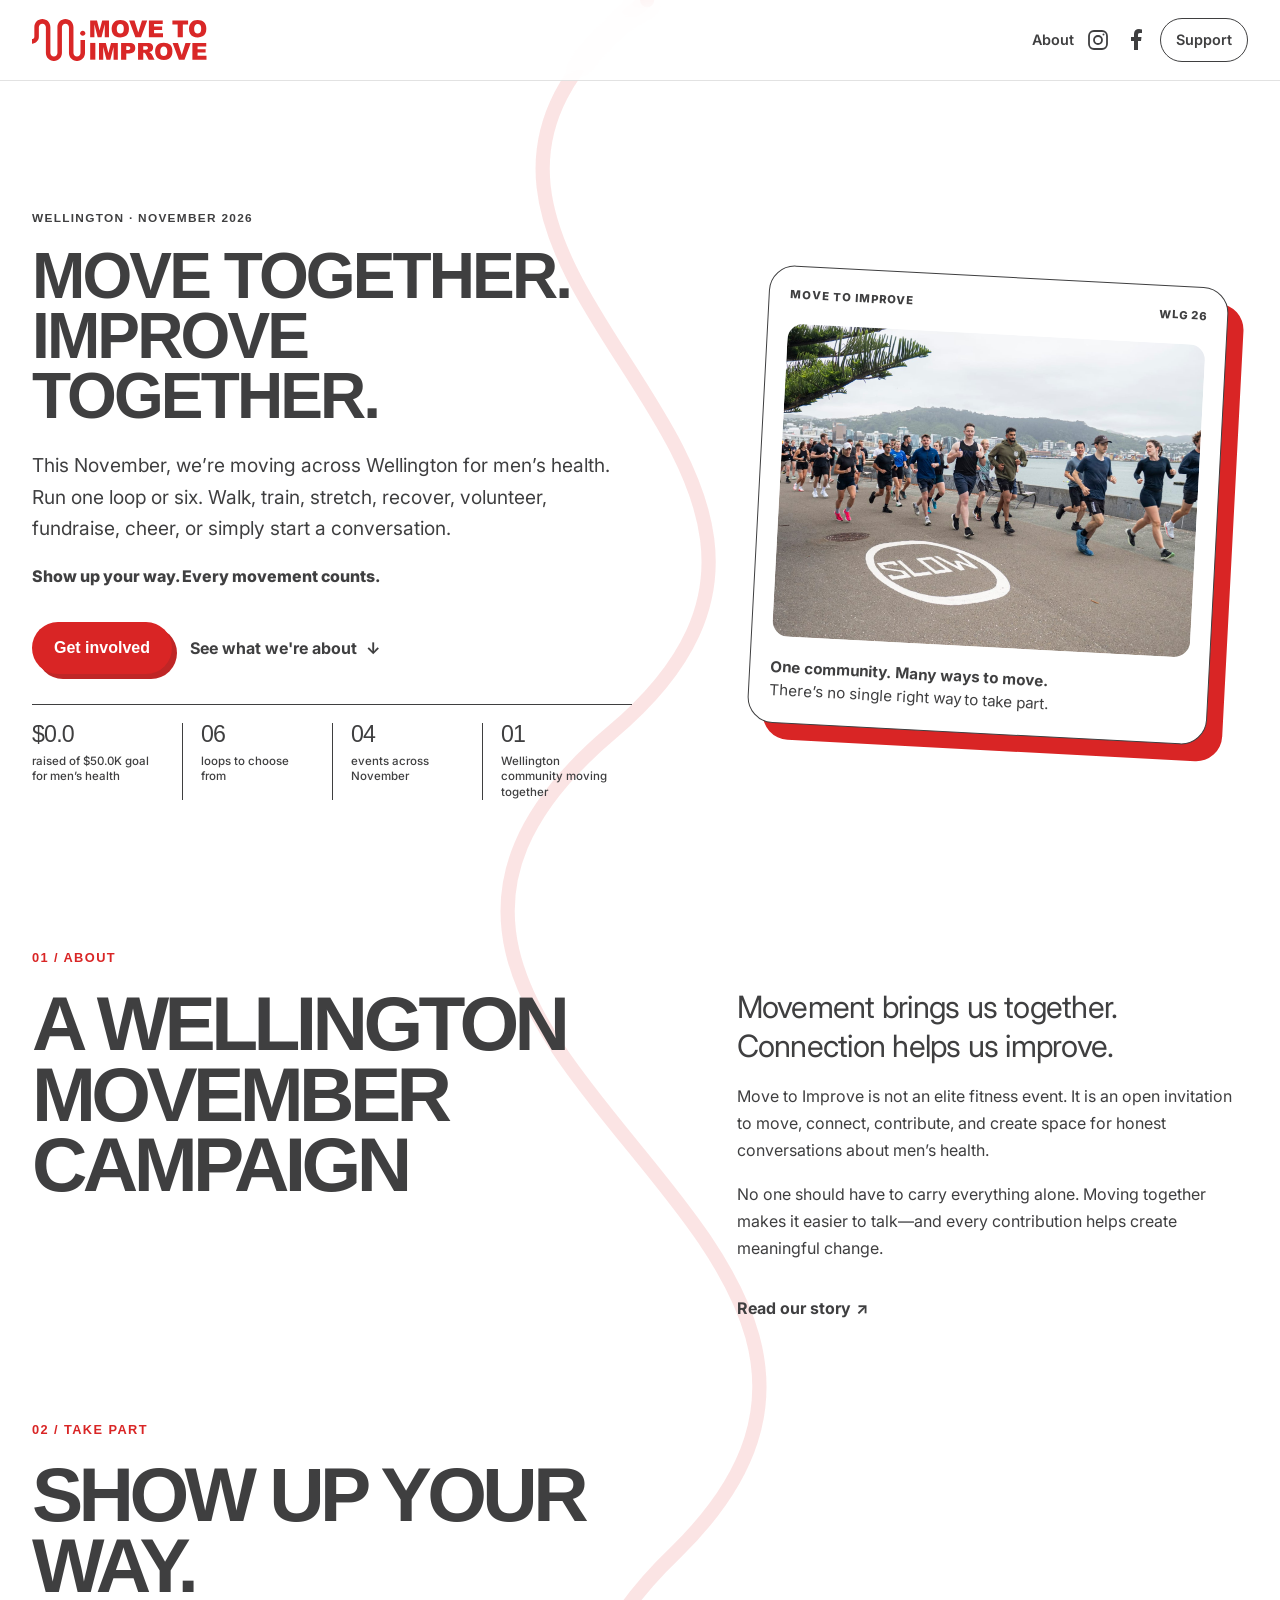
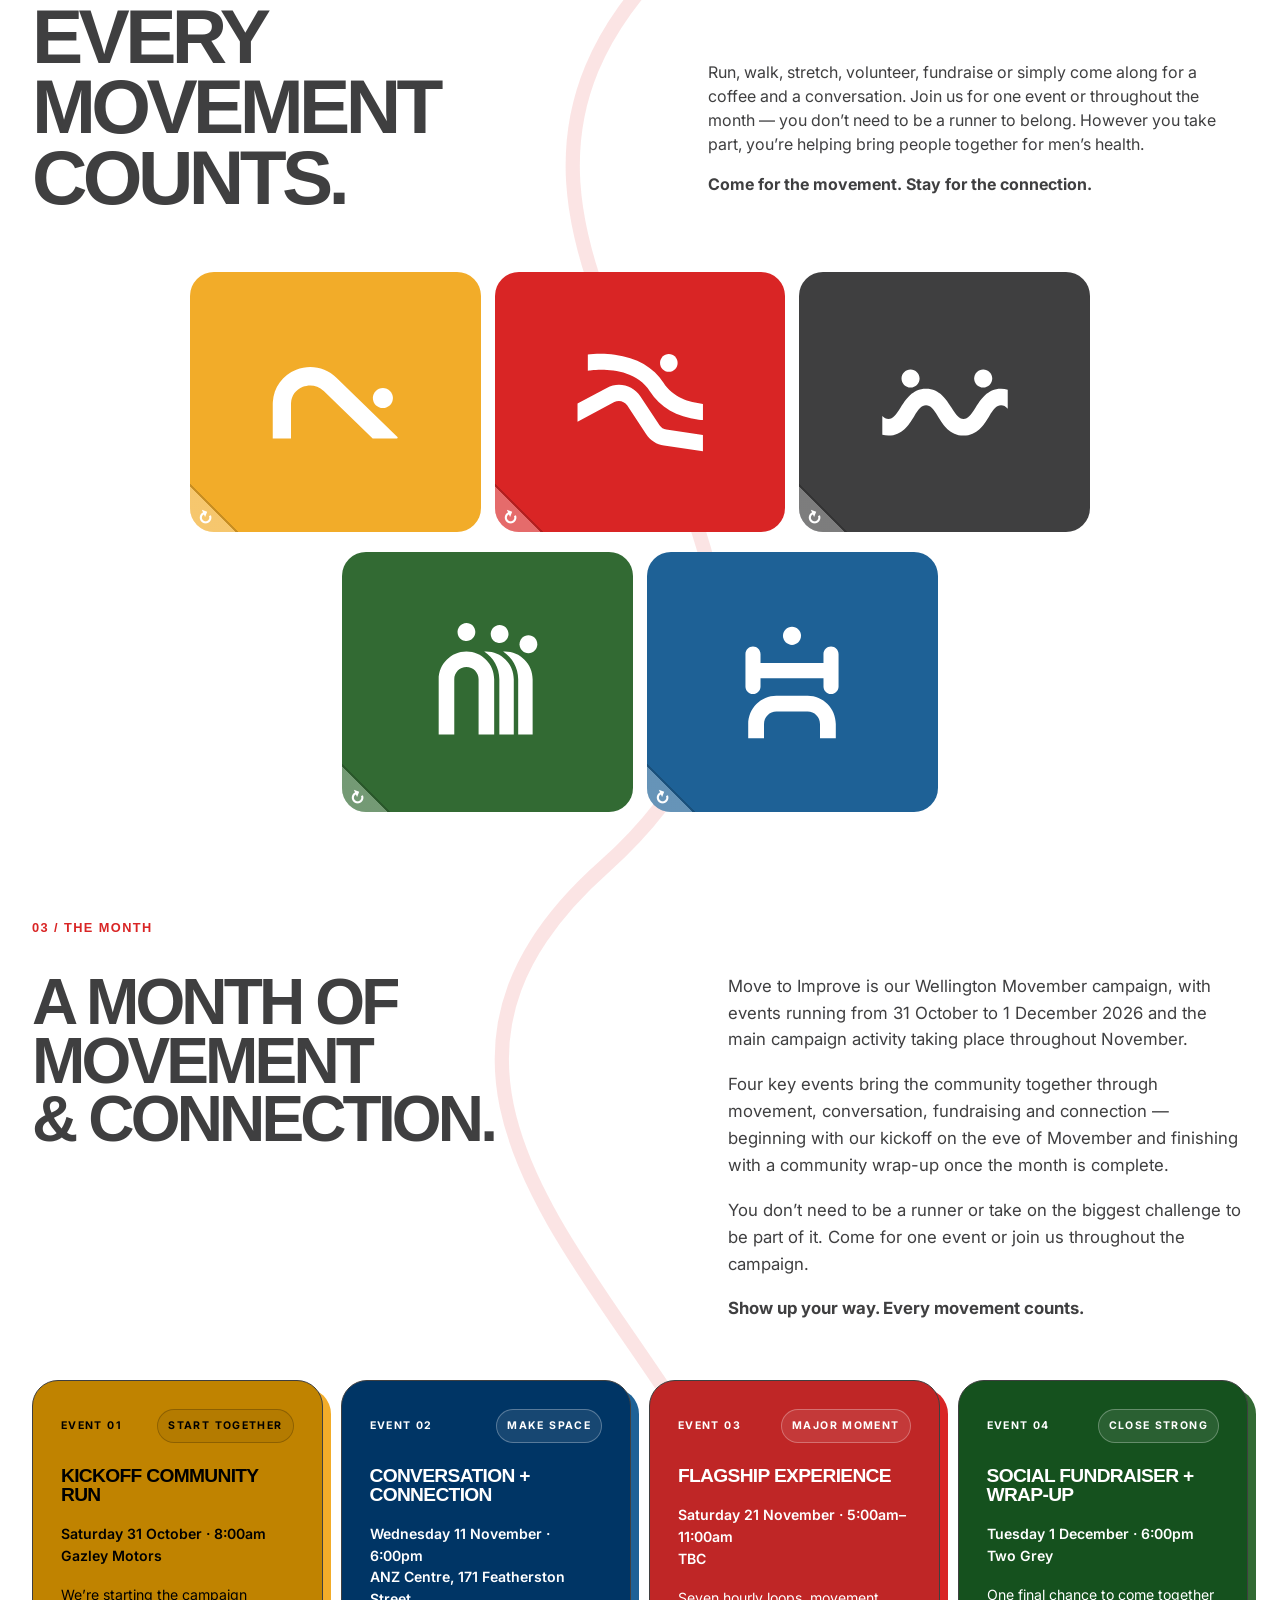
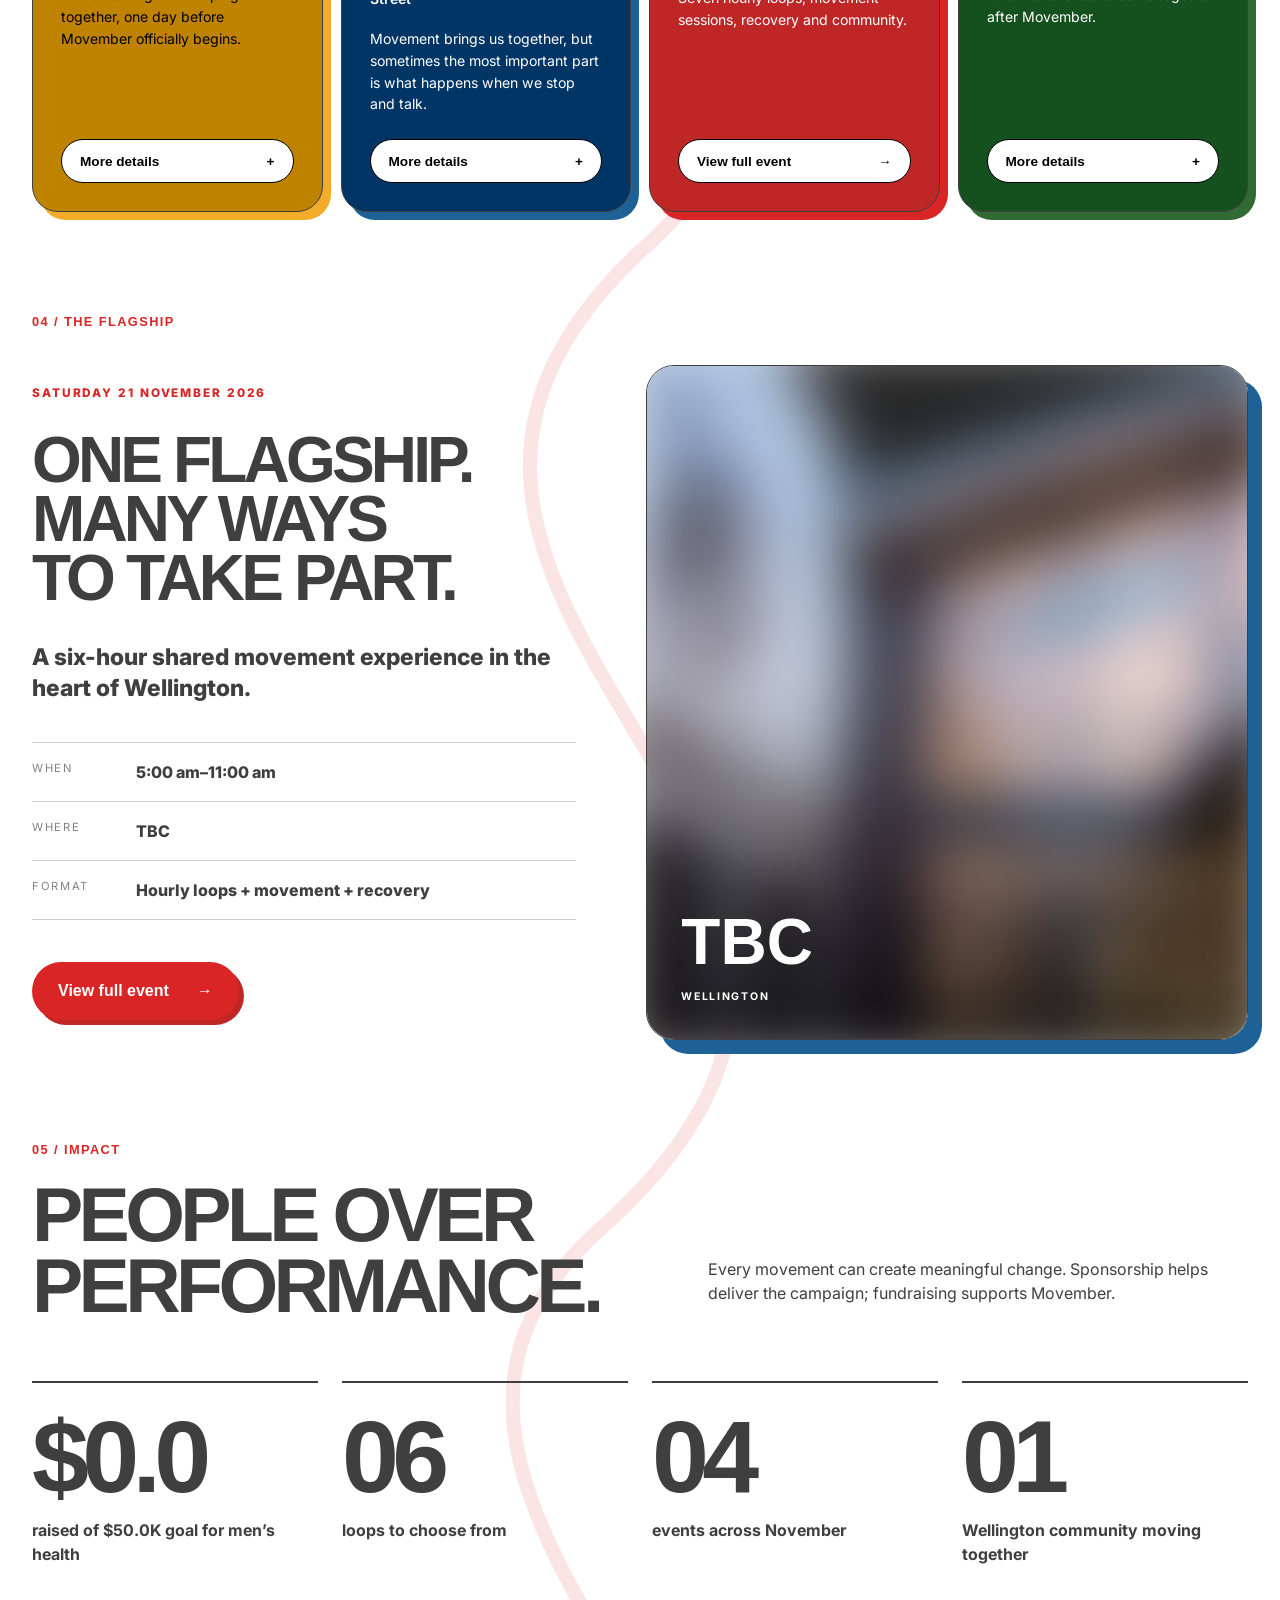
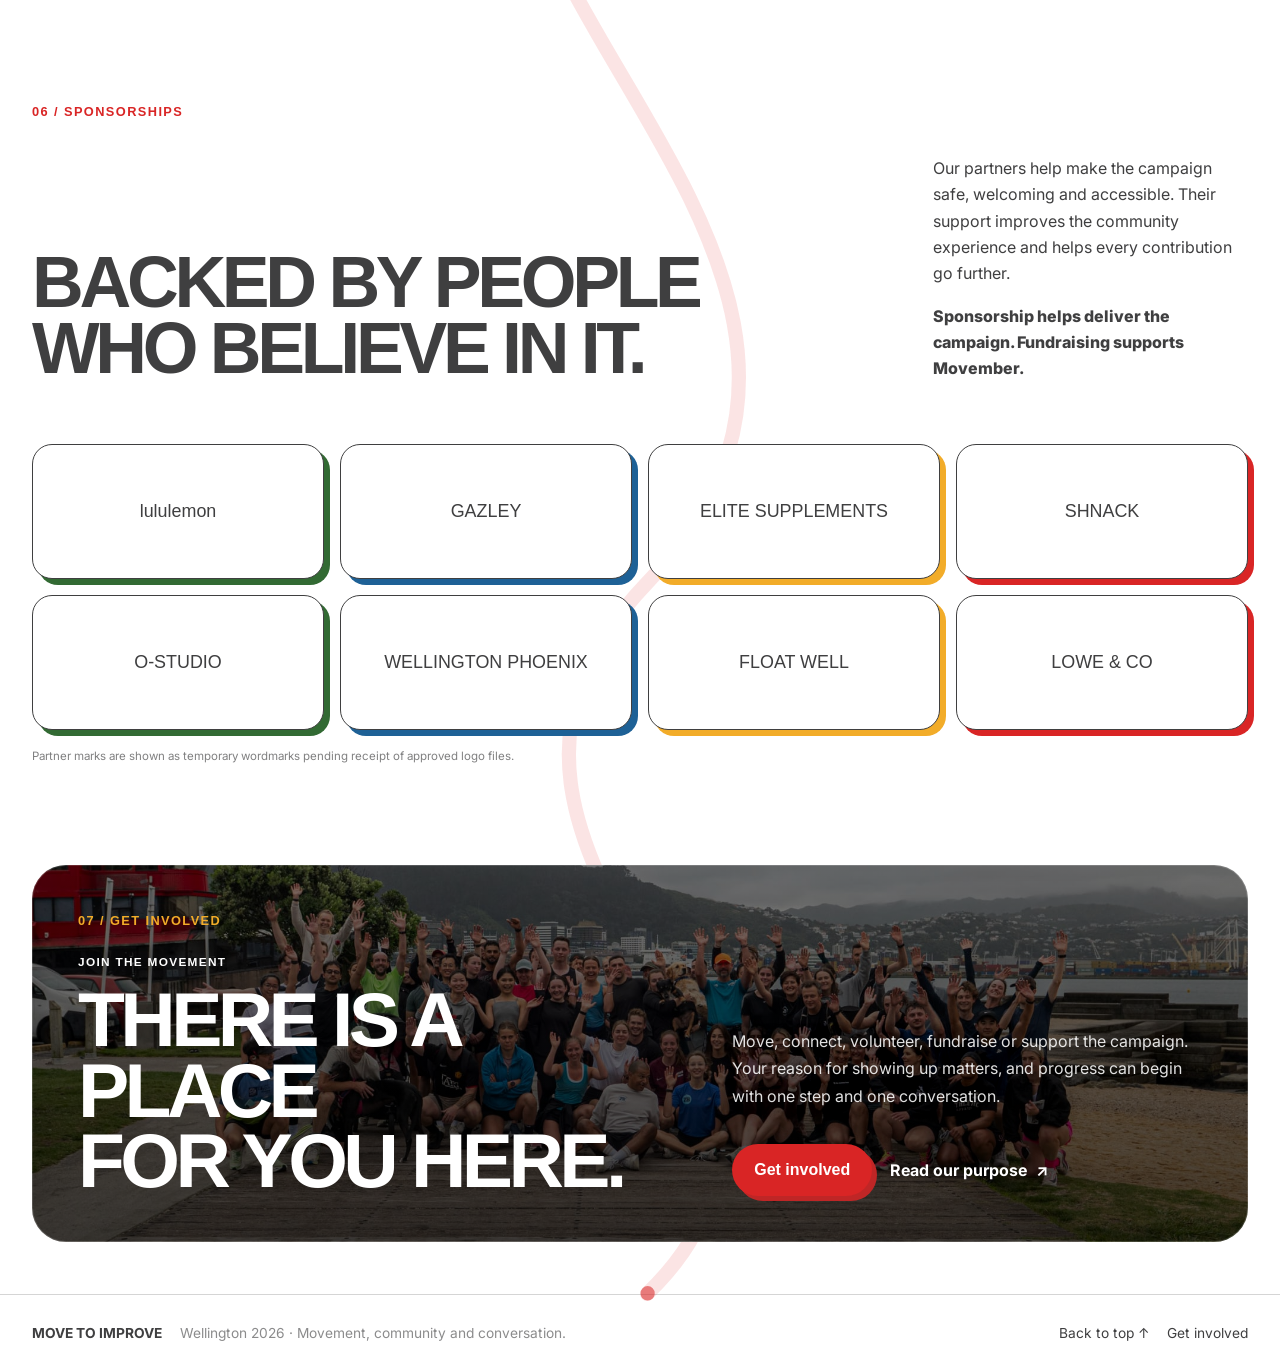
==== commit 09b875c4: "Add apple-touch-icon and update event details in HTML files; create sitemap and robots.txt" ====
--- a/index.html
+++ b/index.html
@@ -7,6 +7,7 @@
   <title>Move to Improve Wellington 2026</title>
   <link rel="icon" type="image/png" sizes="32x32" href="images/logos/favicon-32.png?v=2" />
   <link rel="icon" type="image/png" sizes="96x96" href="images/logos/favicon-96.png?v=2" />
+  <link rel="apple-touch-icon" sizes="180x180" href="images/logos/apple-touch-icon.png" />
   <link rel="preconnect" href="https://fonts.googleapis.com">
   <link rel="preconnect" href="https://fonts.gstatic.com" crossorigin>
   <link href="https://fonts.googleapis.com/css2?family=Inter:wght@400;500;600;700;800&display=swap" rel="stylesheet">
@@ -180,7 +181,7 @@
               </span>
               <span class="card-face card-back">
                 <span class="card-number">02 / Run</span>
-                <span class="card-back-copy"><span class="card-title">Run</span><span class="card-description">Run one loop or six, at your pace, alongside a Wellington community moving for men’s health.</span></span>
+                <span class="card-back-copy"><span class="card-title">Run</span><span class="card-description">Run one loop or seven, at your pace, alongside a Wellington community moving for men’s health.</span></span>
                 <span class="card-close-icon" aria-hidden="true">×</span>
               </span>
             </span>
@@ -278,7 +279,7 @@
             <div class="event-meta"><span>Event 02</span><span class="event-tag">Make space</span></div>
             <div class="event-overview">
               <h3>Conversation + connection</h3>
-              <p class="event-when"><time datetime="2026-11-11T18:00:00+13:00">Wednesday 11 November · 6:00pm</time><br>Aztec Centre · Ground Floor Lobby</p>
+              <p class="event-when"><time datetime="2026-11-11T18:00:00+13:00">Wednesday 11 November · 6:00pm</time><br>ANZ Centre, 171 Featherston Street</p>
               <p>Movement brings us together, but sometimes the most important part is what happens when we stop and talk.</p>
             </div>
             <details class="event-disclosure" name="event-details">
@@ -297,8 +298,8 @@
             <div class="event-meta"><span>Event 03</span><span class="event-tag">Major moment</span></div>
             <div class="event-overview">
               <h3>Flagship experience</h3>
-              <p class="event-when"><time datetime="2026-11-21T06:00:00+13:00">Saturday 21 November · 6:00am–12:00pm</time><br>TBC</p>
-              <p>Six hourly loops, movement sessions, recovery and community.</p>
+              <p class="event-when"><time datetime="2026-11-21T05:00:00+13:00">Saturday 21 November · 5:00am–11:00am</time><br>TBC</p>
+              <p>Seven hourly loops, movement sessions, recovery and community.</p>
             </div>
             <a class="button event-action" href="flagship.html">View full event <span aria-hidden="true">→</span></a>
           </article>
@@ -346,7 +347,7 @@
           <p class="flagship-lead">A six-hour shared movement experience in the heart of Wellington.</p>
 
           <dl class="event-details">
-            <div><dt>When</dt><dd>6:00 am–12:00 pm</dd></div>
+            <div><dt>When</dt><dd>5:00 am–11:00 am</dd></div>
             <div><dt>Where</dt><dd>TBC</dd></div>
             <div><dt>Format</dt><dd>Hourly loops + movement + recovery</dd></div>
           </dl>
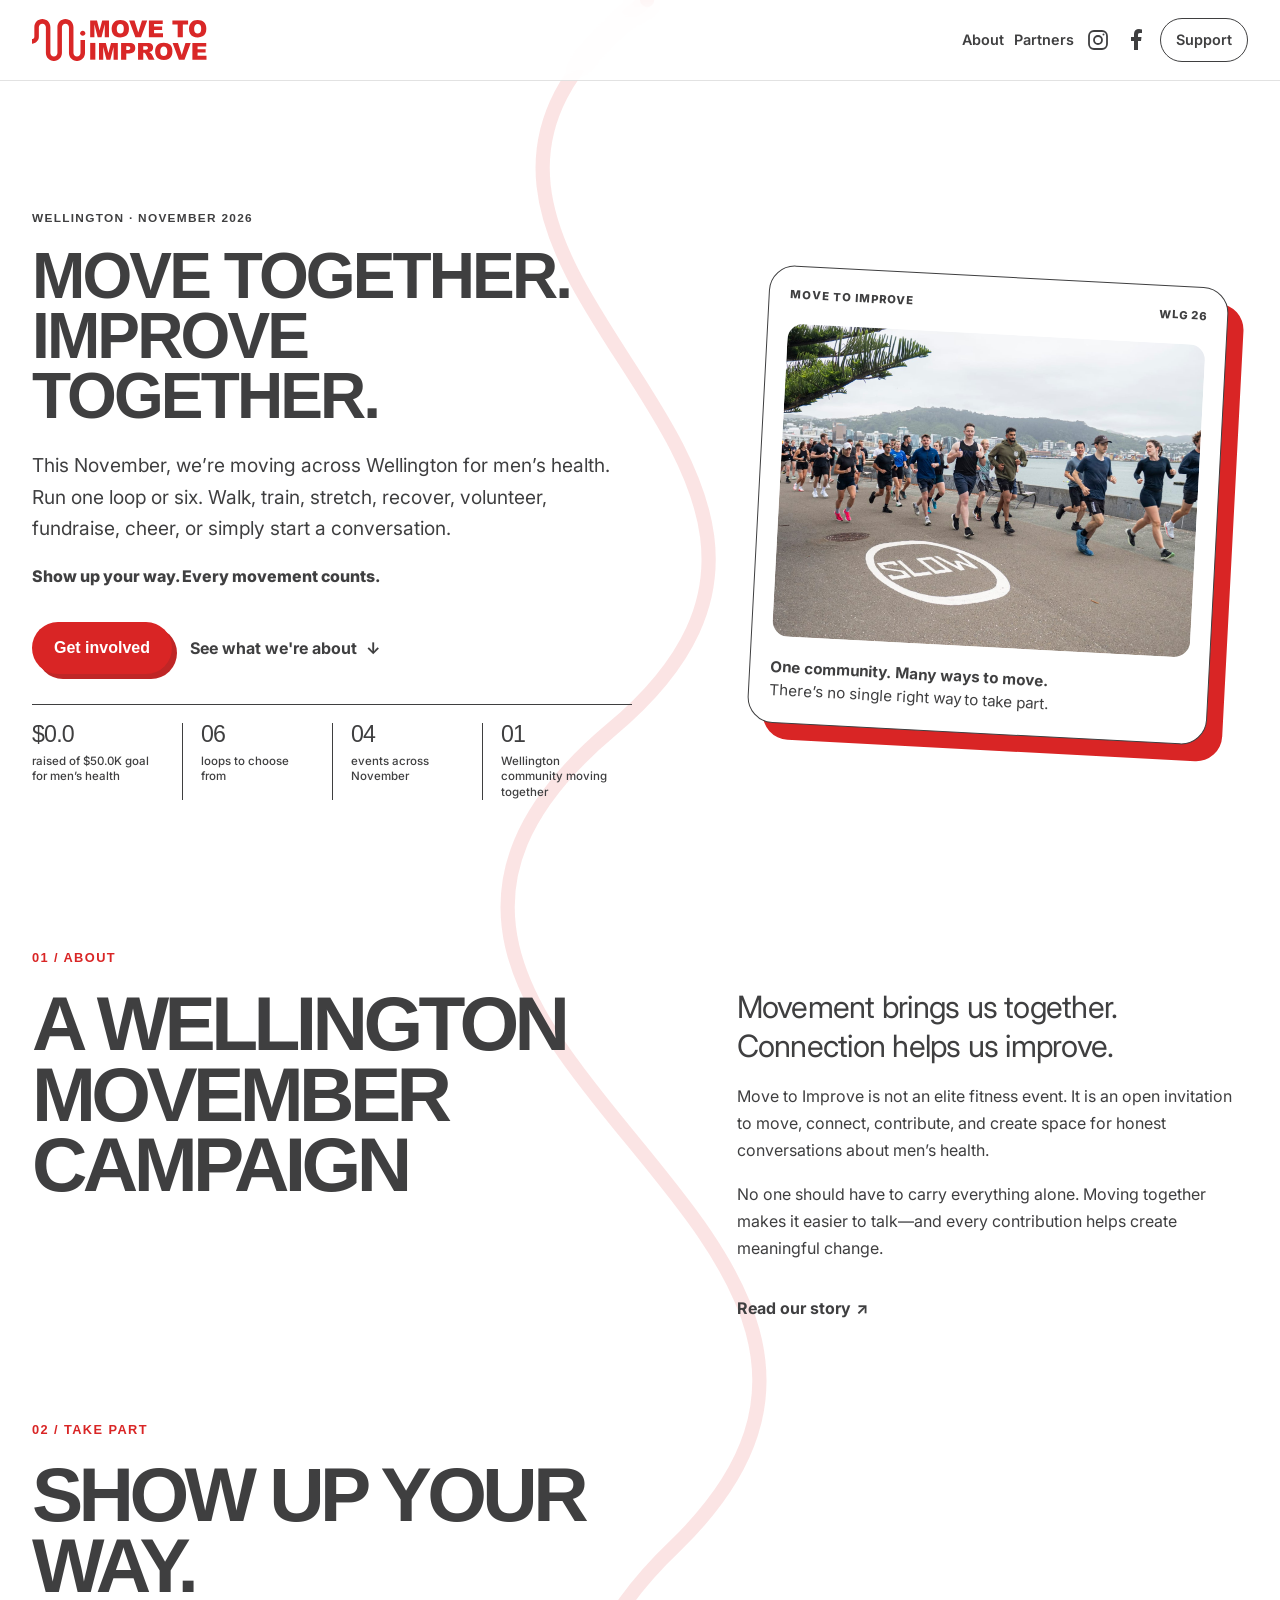
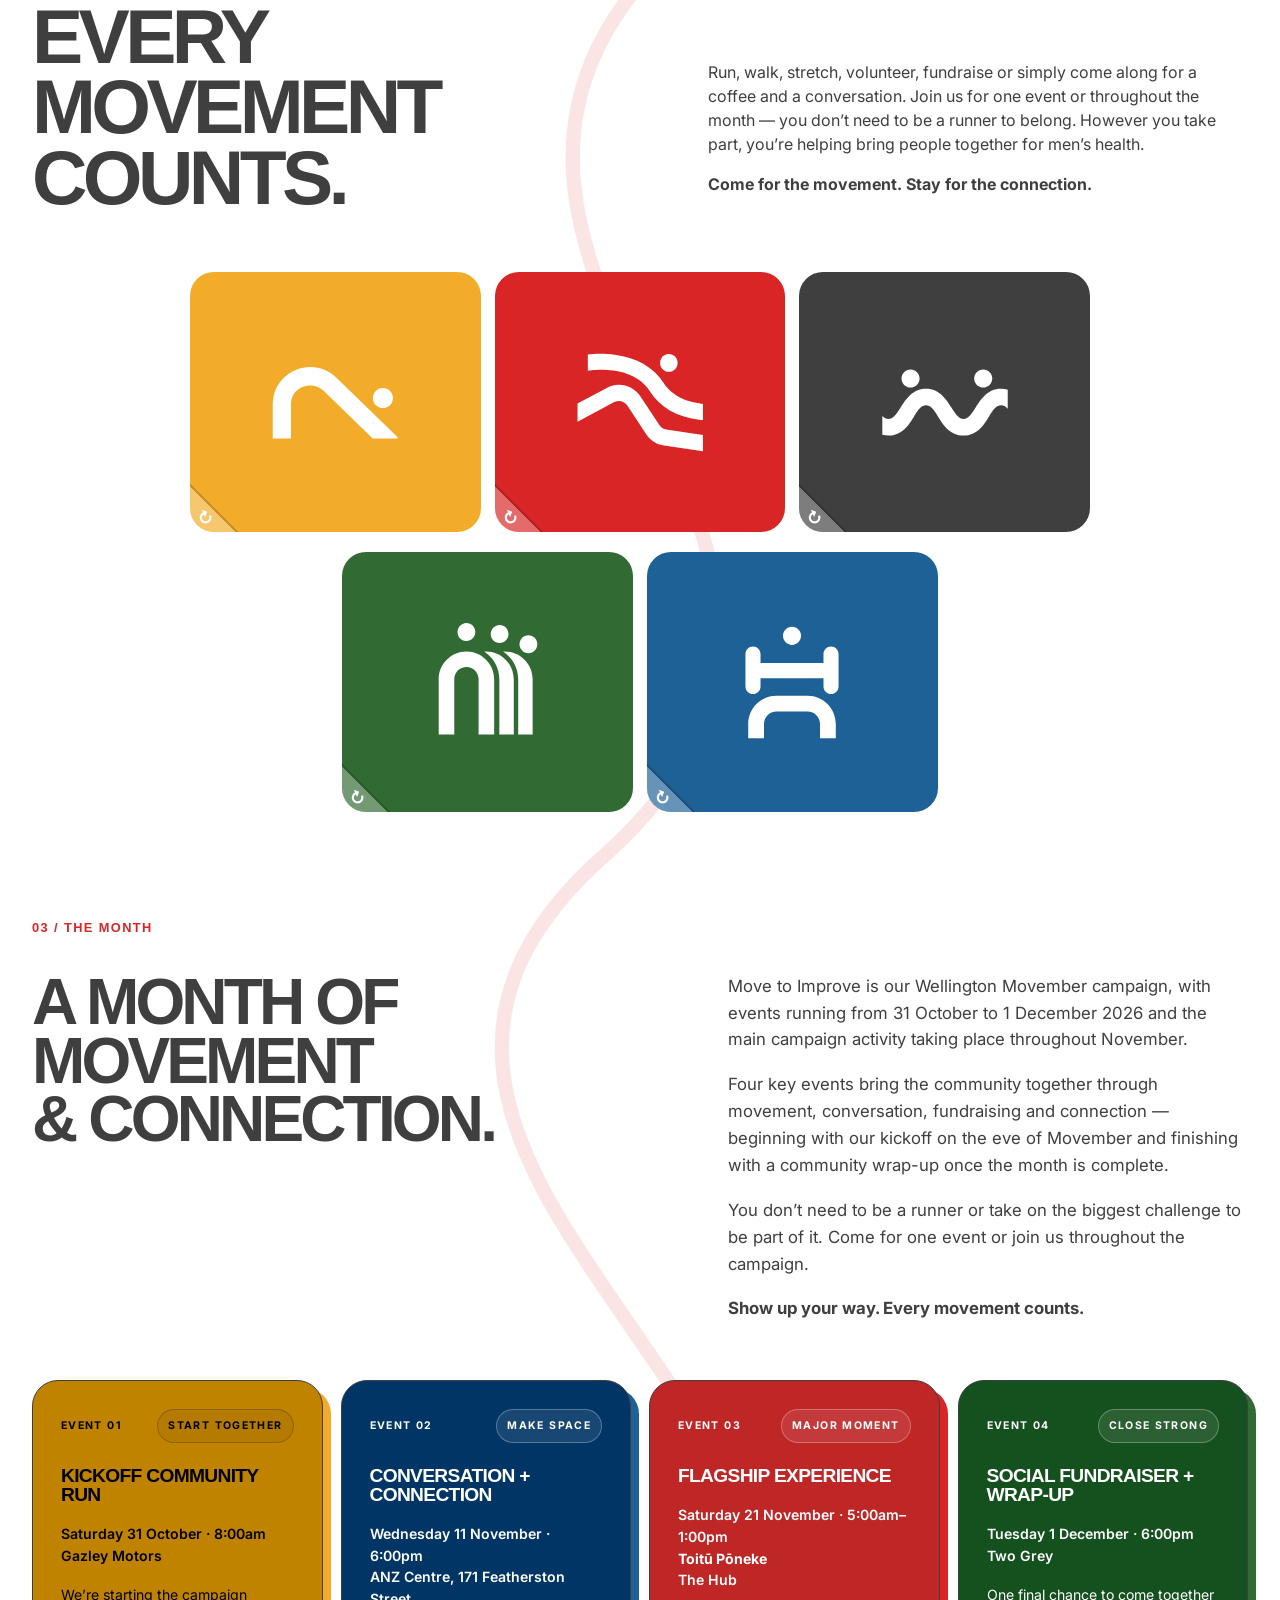
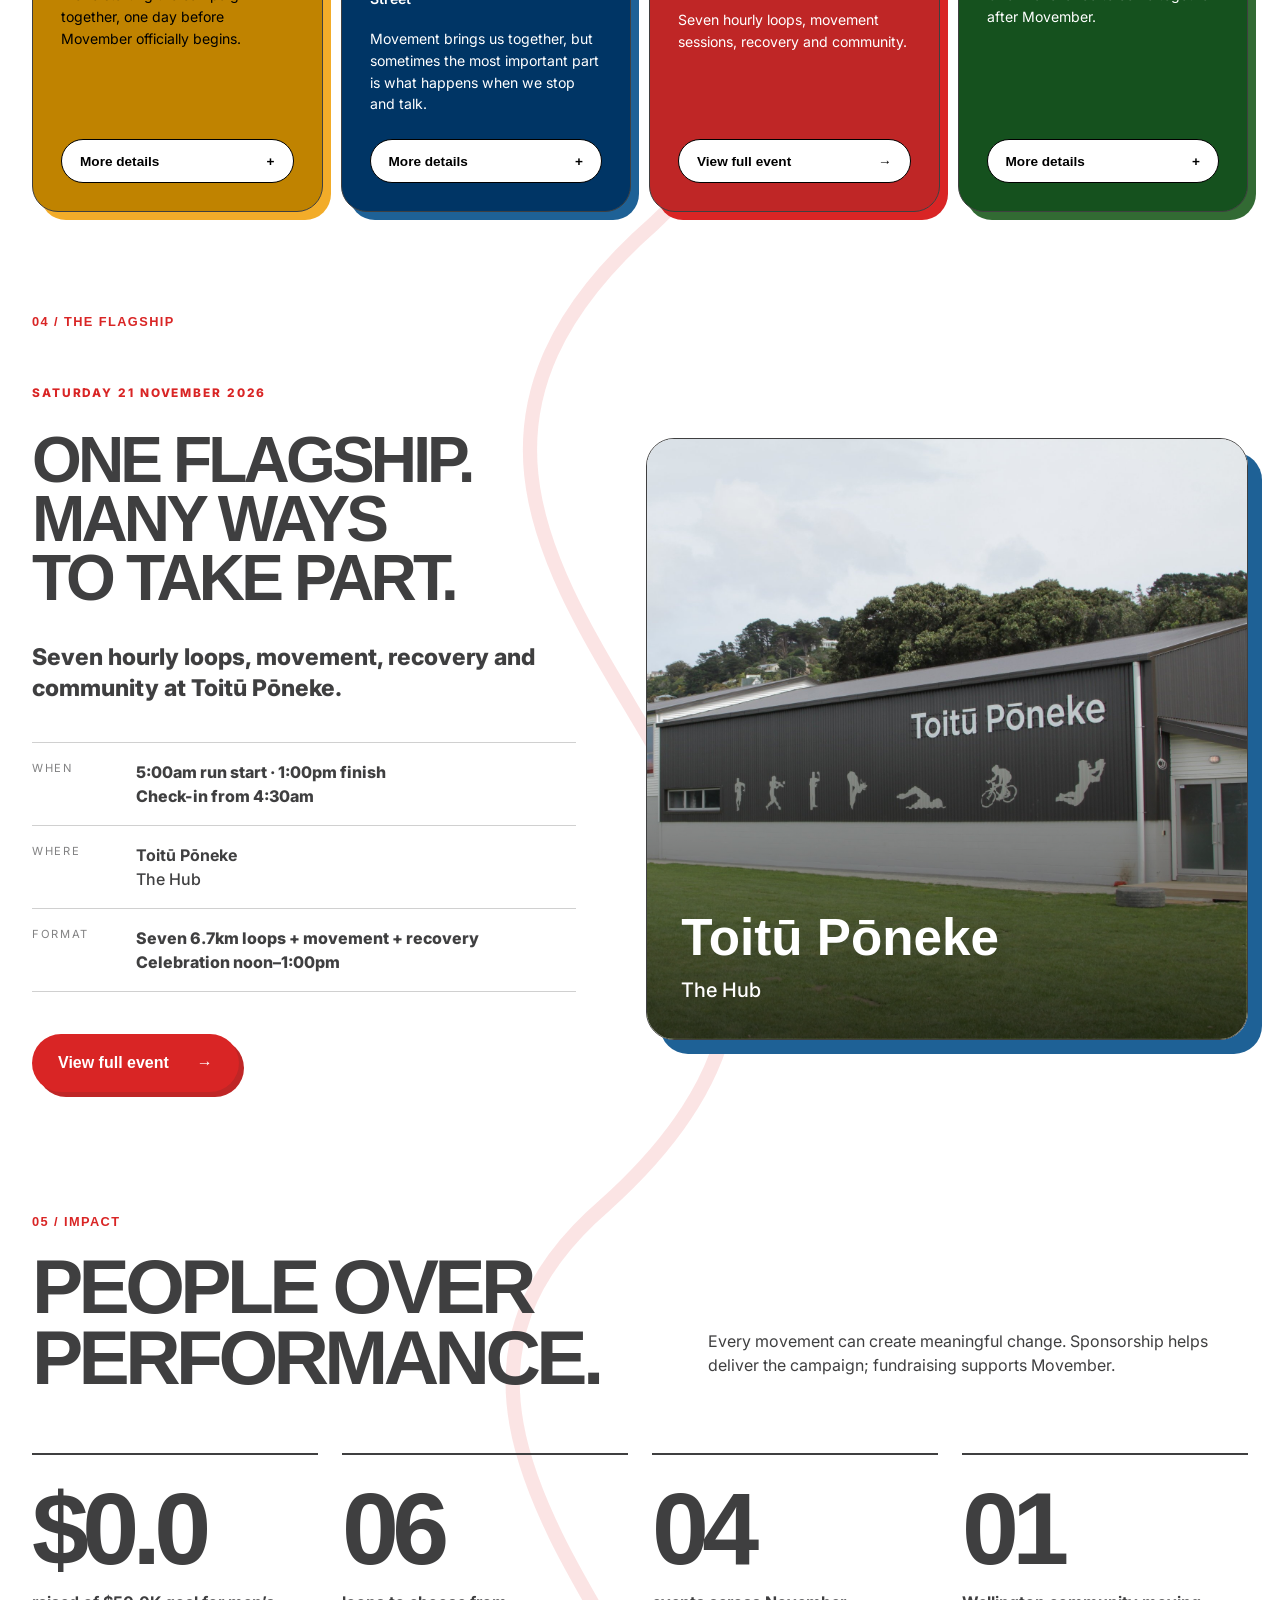
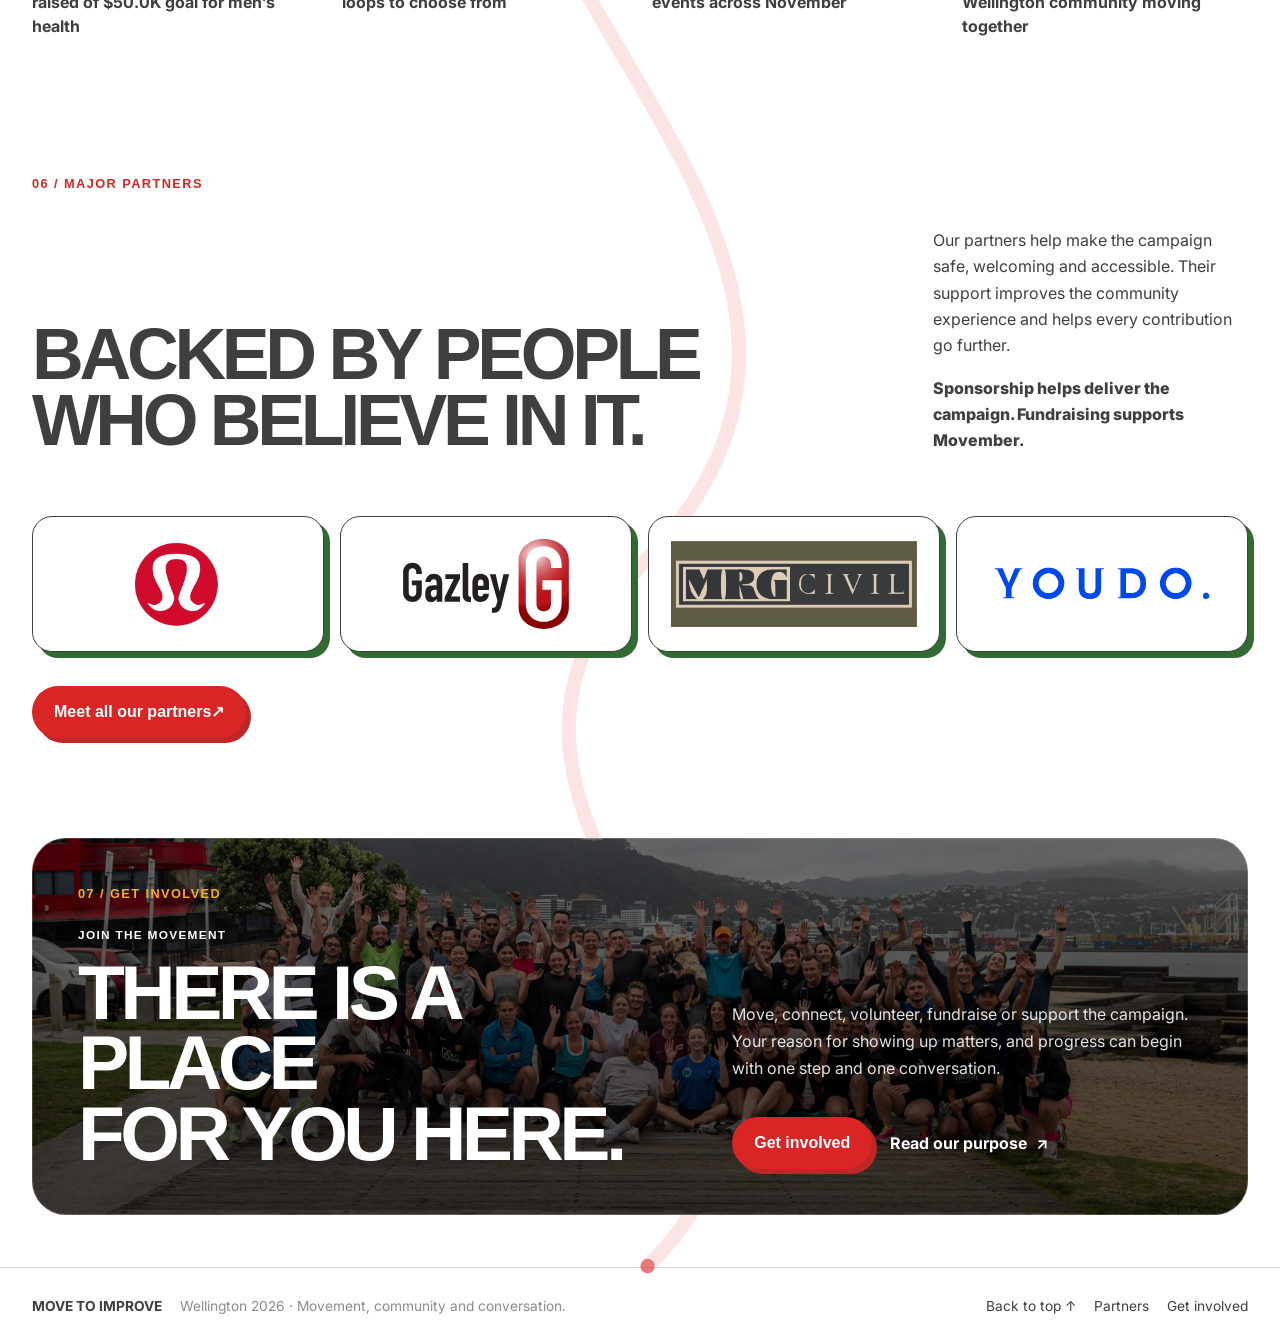
==== commit 39ad3449: "Added flagship event details. updated partnership logos and page" ====
--- a/index.html
+++ b/index.html
@@ -31,6 +31,7 @@
     </a>
     <nav class="nav" aria-label="Primary navigation">
       <a class="nav-about" href="about.html">About</a>
+      <a href="partners.html">Partners</a>
       <!-- Replace platform homepages with the campaign profile URLs when ready. -->
       <a class="nav-social" href="https://www.instagram.com/movetoimprove.wlg/" target="_blank" rel="noopener noreferrer" aria-label="Instagram (opens in a new tab)">
         <svg viewBox="0 0 24 24" fill="none" stroke="currentColor" stroke-width="1.8" aria-hidden="true" focusable="false">
@@ -298,7 +299,7 @@
             <div class="event-meta"><span>Event 03</span><span class="event-tag">Major moment</span></div>
             <div class="event-overview">
               <h3>Flagship experience</h3>
-              <p class="event-when"><time datetime="2026-11-21T05:00:00+13:00">Saturday 21 November · 5:00am–11:00am</time><br>TBC</p>
+              <p class="event-when"><time datetime="2026-11-21T05:00:00+13:00">Saturday 21 November · 5:00am–1:00pm</time><br><strong>Toitū Pōneke</strong><br>The Hub</p>
               <p>Seven hourly loops, movement sessions, recovery and community.</p>
             </div>
             <a class="button event-action" href="flagship.html">View full event <span aria-hidden="true">→</span></a>
@@ -344,20 +345,20 @@
         <div class="flagship-copy">
           <p class="flagship-date">Saturday 21 November 2026</p>
           <h2>One flagship.<br>Many ways<br><span>to take part.</span></h2>
-          <p class="flagship-lead">A six-hour shared movement experience in the heart of Wellington.</p>
+          <p class="flagship-lead">Seven hourly loops, movement, recovery and community at Toitū Pōneke.</p>
 
           <dl class="event-details">
-            <div><dt>When</dt><dd>5:00 am–11:00 am</dd></div>
-            <div><dt>Where</dt><dd>TBC</dd></div>
-            <div><dt>Format</dt><dd>Hourly loops + movement + recovery</dd></div>
+            <div><dt>When</dt><dd>5:00am run start · 1:00pm finish<br>Check-in from 4:30am</dd></div>
+            <div><dt>Where</dt><dd><strong>Toitū Pōneke</strong><br><span class="venue-subtitle">The Hub</span></dd></div>
+            <div><dt>Format</dt><dd>Seven 6.7km loops + movement + recovery<br>Celebration noon–1:00pm</dd></div>
           </dl>
 
           <a class="button flagship-button" href="flagship.html">View full event <span aria-hidden="true">→</span></a>
         </div>
 
-        <div class="flagship-visual" role="img" aria-label="TBC the proposed venue">
-          <strong>TBC</strong>
-          <span>Wellington</span>
+        <div class="flagship-visual" role="img" aria-label="Toitū Pōneke, The Hub — confirmed flagship venue, with its name on the building">
+          <strong>Toitū Pōneke</strong>
+          <span>The Hub</span>
         </div>
       </div>
     </section>
@@ -391,7 +392,7 @@
     </section>
 
     <section class="section partners" id="partners">
-      <div class="section-label">06 / SPONSORSHIPS</div>
+      <div class="section-label">06 / MAJOR PARTNERS</div>
       <div class="partners-heading">
         <h2>Backed by people<br><span>who believe in it.</span></h2>
         <div class="partners-copy">
@@ -400,17 +401,15 @@
         </div>
       </div>
 
-      <div class="partner-grid" aria-label="Campaign partners">
-        <div class="partner-mark">Lululemon</div>
-        <div class="partner-mark">Gazley</div>
-        <div class="partner-mark">Elite Supplements</div>
-        <div class="partner-mark">Shnack</div>
-        <div class="partner-mark">O-Studio</div>
-        <div class="partner-mark">Wellington Phoenix</div>
-        <div class="partner-mark">Float Well</div>
-        <div class="partner-mark">Lowe &amp; Co</div>
-      </div>
-      <p class="partner-note">Partner marks are shown as temporary wordmarks pending receipt of approved logo files.</p>
+      <ul class="partner-grid" aria-label="Major campaign partners">
+        <li><div class="partner-mark"><img src="images/partners/lululemon.png" alt="lululemon" width="240" height="90" loading="lazy"></div></li>
+        <li><div class="partner-mark"><img src="images/partners/gazley.svg" alt="Gazley" width="240" height="90" loading="lazy"></div></li>
+        <li><div class="partner-mark"><img src="images/partners/mrg-civil.jpg" alt="MRG Civil" width="240" height="90" loading="lazy"></div></li>
+        <li><div class="partner-mark"><img src="images/partners/youdo.png" alt="YouDo" width="240" height="90" loading="lazy"></div></li>
+      </ul>
+      <div class="hero-actions">
+        <a class="button button-primary" href="partners.html">Meet all our partners <span aria-hidden="true">↗</span></a>
+      </div>
     </section>
 
     <section class="section support" id="support">
@@ -442,6 +441,7 @@
     </div>
     <div class="footer-links">
       <a href="#top">Back to top ↑</a>
+      <a href="partners.html">Partners</a>
       <a href="#support">Get involved</a>
     </div>
   </footer>
--- a/css/theme.css
+++ b/css/theme.css
@@ -29,8 +29,8 @@
   /* Replace this URL with the final Get Involved image. */
   --support-background-image: url("../images/get_involved.jpeg");
 
-  /* Replace this URL with the final Shed 6 photograph. */
-  --flagship-background-image: url("../images/flagship.jpg");
+  /* Confirmed flagship venue: Toitū Pōneke, the hub. */
+  --flagship-background-image: url("../images/thehub.jpg");
 
   /* Cards / decorative colours */
   --card-1: var(--colour-accent-4);
--- a/css/sections.css
+++ b/css/sections.css
@@ -325,6 +325,10 @@
   font-weight: 800;
 }
 
+.venue-subtitle {
+  font-weight: 500;
+}
+
 .flagship-button {
   gap: 28px;
   min-height: 58px;
@@ -336,7 +340,8 @@
 .flagship-visual {
   position: relative;
   isolation: isolate;
-  min-height: 650px;
+  aspect-ratio: 1;
+  align-self: center;
   padding: 34px;
   display: flex;
   flex-direction: column;
@@ -351,29 +356,25 @@
 .flagship-visual::before {
   content: "";
   position: absolute;
-  inset: -30px;
+  inset: 0;
   z-index: -1;
   background-image:
     linear-gradient(180deg, transparent 48%, rgba(0, 0, 0, 0.66)),
     var(--flagship-background-image);
-  background-position: center;
+  background-position: right center;
   background-size: cover;
-  filter: blur(30px);
 }
 
 .flagship-visual strong {
   font-family: "Arial Black", Arial, sans-serif;
-  font-size: clamp(2.8rem, 5vw, 5rem);
-  line-height: 0.9;
-  text-transform: uppercase;
+  font-size: clamp(2.2rem, 4vw, 3.5rem);
+  line-height: 1.1;
 }
 
 .flagship-visual span {
-  margin-top: 18px;
-  font-size: 0.66rem;
-  font-weight: 700;
-  letter-spacing: 0.16em;
-  text-transform: uppercase;
+  margin-top: 8px;
+  font-size: 1.25rem;
+  font-weight: 500;
 }
 
 /* ==================== Impact ==================== */
@@ -430,6 +431,9 @@
   display: grid;
   grid-template-columns: repeat(4, minmax(0, 1fr));
   gap: 16px;
+  margin: 0;
+  padding: 0;
+  list-style: none;
 }
 
 .partner-mark {
@@ -467,14 +471,11 @@
   --shadow-colour: var(--colour-accent-3);
 }
 
-.partner-mark:first-child {
-  text-transform: lowercase;
-}
-
-.partner-note {
-  margin: 18px 0 0;
-  font-size: 0.72rem;
-  opacity: 0.66;
+.partner-mark img {
+  display: block;
+  width: 100%;
+  height: 90px;
+  object-fit: contain;
 }
 
 /* ==================== Support ==================== */
--- a/css/responsive.css
+++ b/css/responsive.css
@@ -86,10 +86,6 @@
     grid-template-columns: repeat(3, minmax(0, 1fr));
   }
 
-  .flagship-visual {
-    min-height: 540px;
-  }
-
   .feature-card:nth-child(n) {
     grid-column: span 1;
   }
@@ -115,6 +111,24 @@
 
   .brand img {
     height: 34px;
+  }
+
+  .nav {
+    gap: 4px;
+    font-size: 0.75rem;
+  }
+
+  .nav-social {
+    width: 24px;
+  }
+
+  .nav-social svg {
+    width: 20px;
+    height: 20px;
+  }
+
+  .nav-cta {
+    padding-inline: 12px;
   }
 
   .hero h1 {
@@ -285,7 +299,6 @@
   }
 
   .flagship-visual {
-    min-height: 410px;
     padding: 24px;
     box-shadow: 8px 8px 0 var(--colour-accent-2);
   }
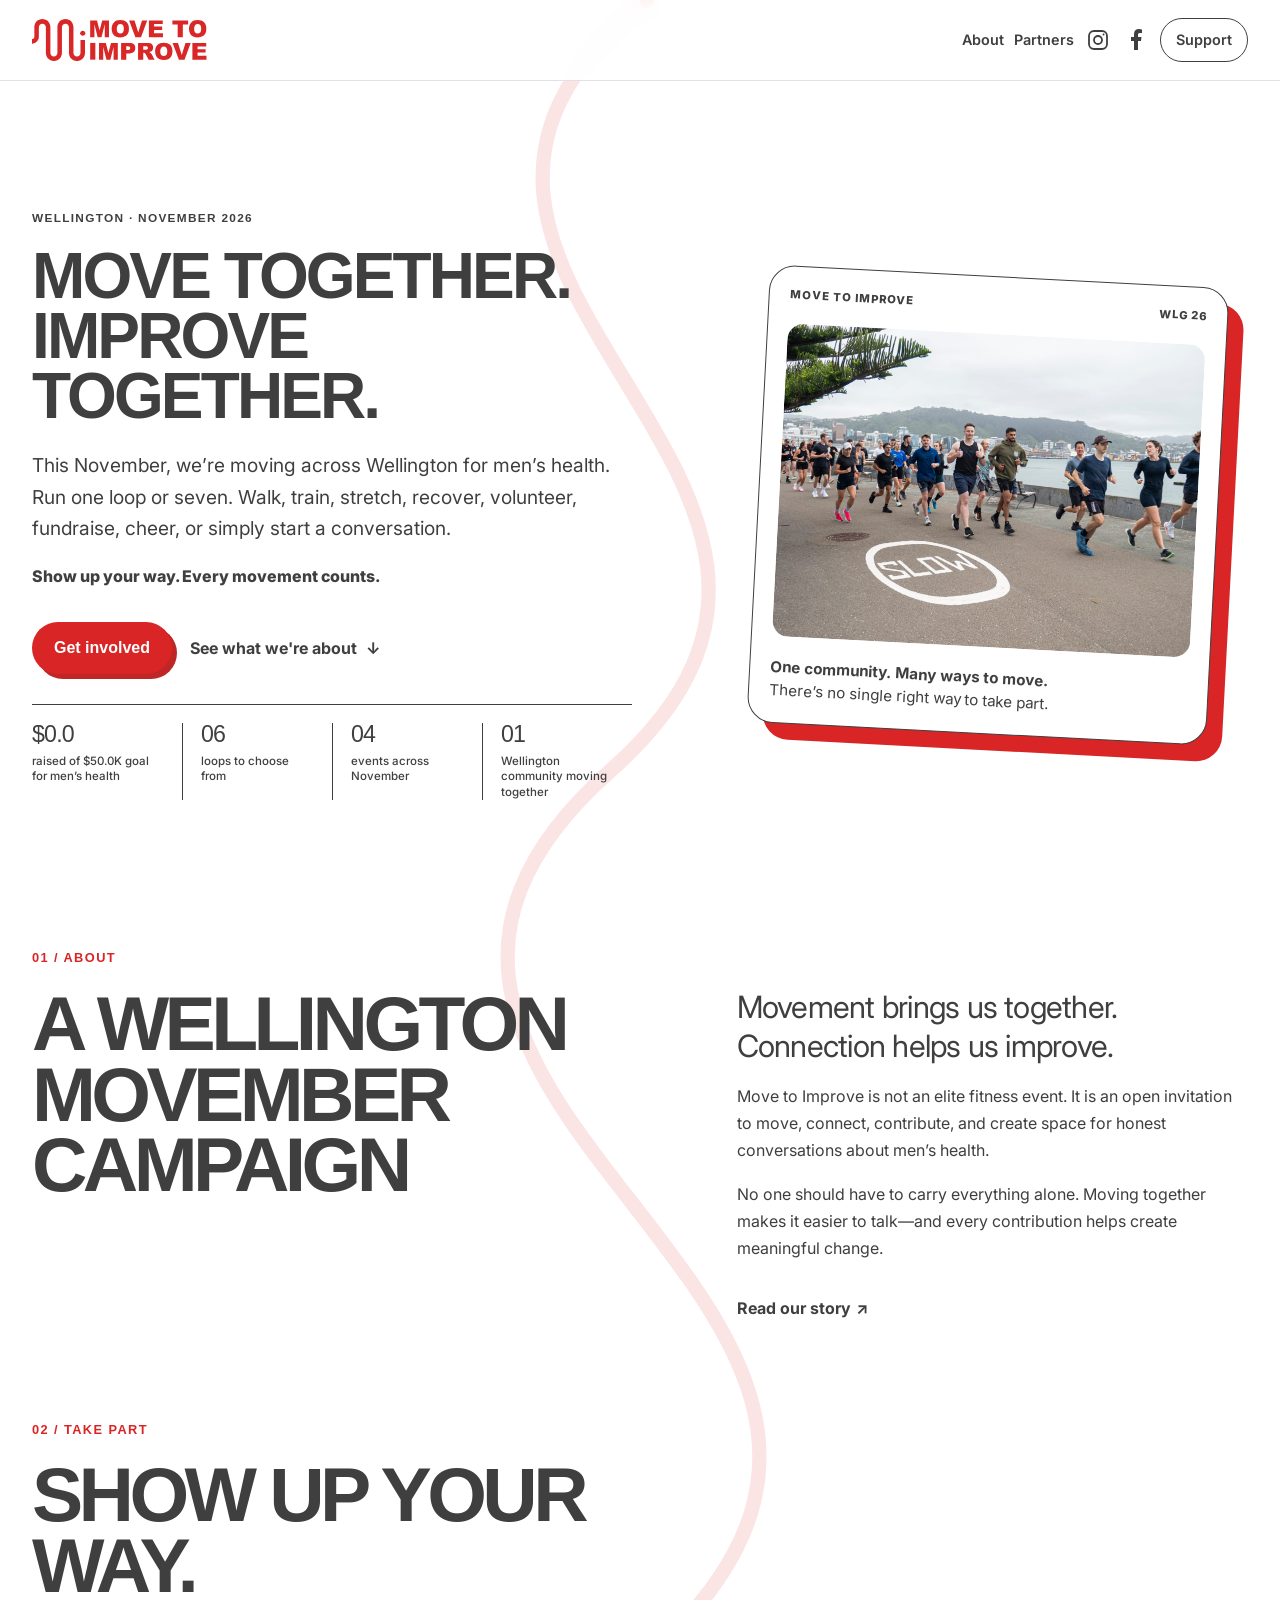
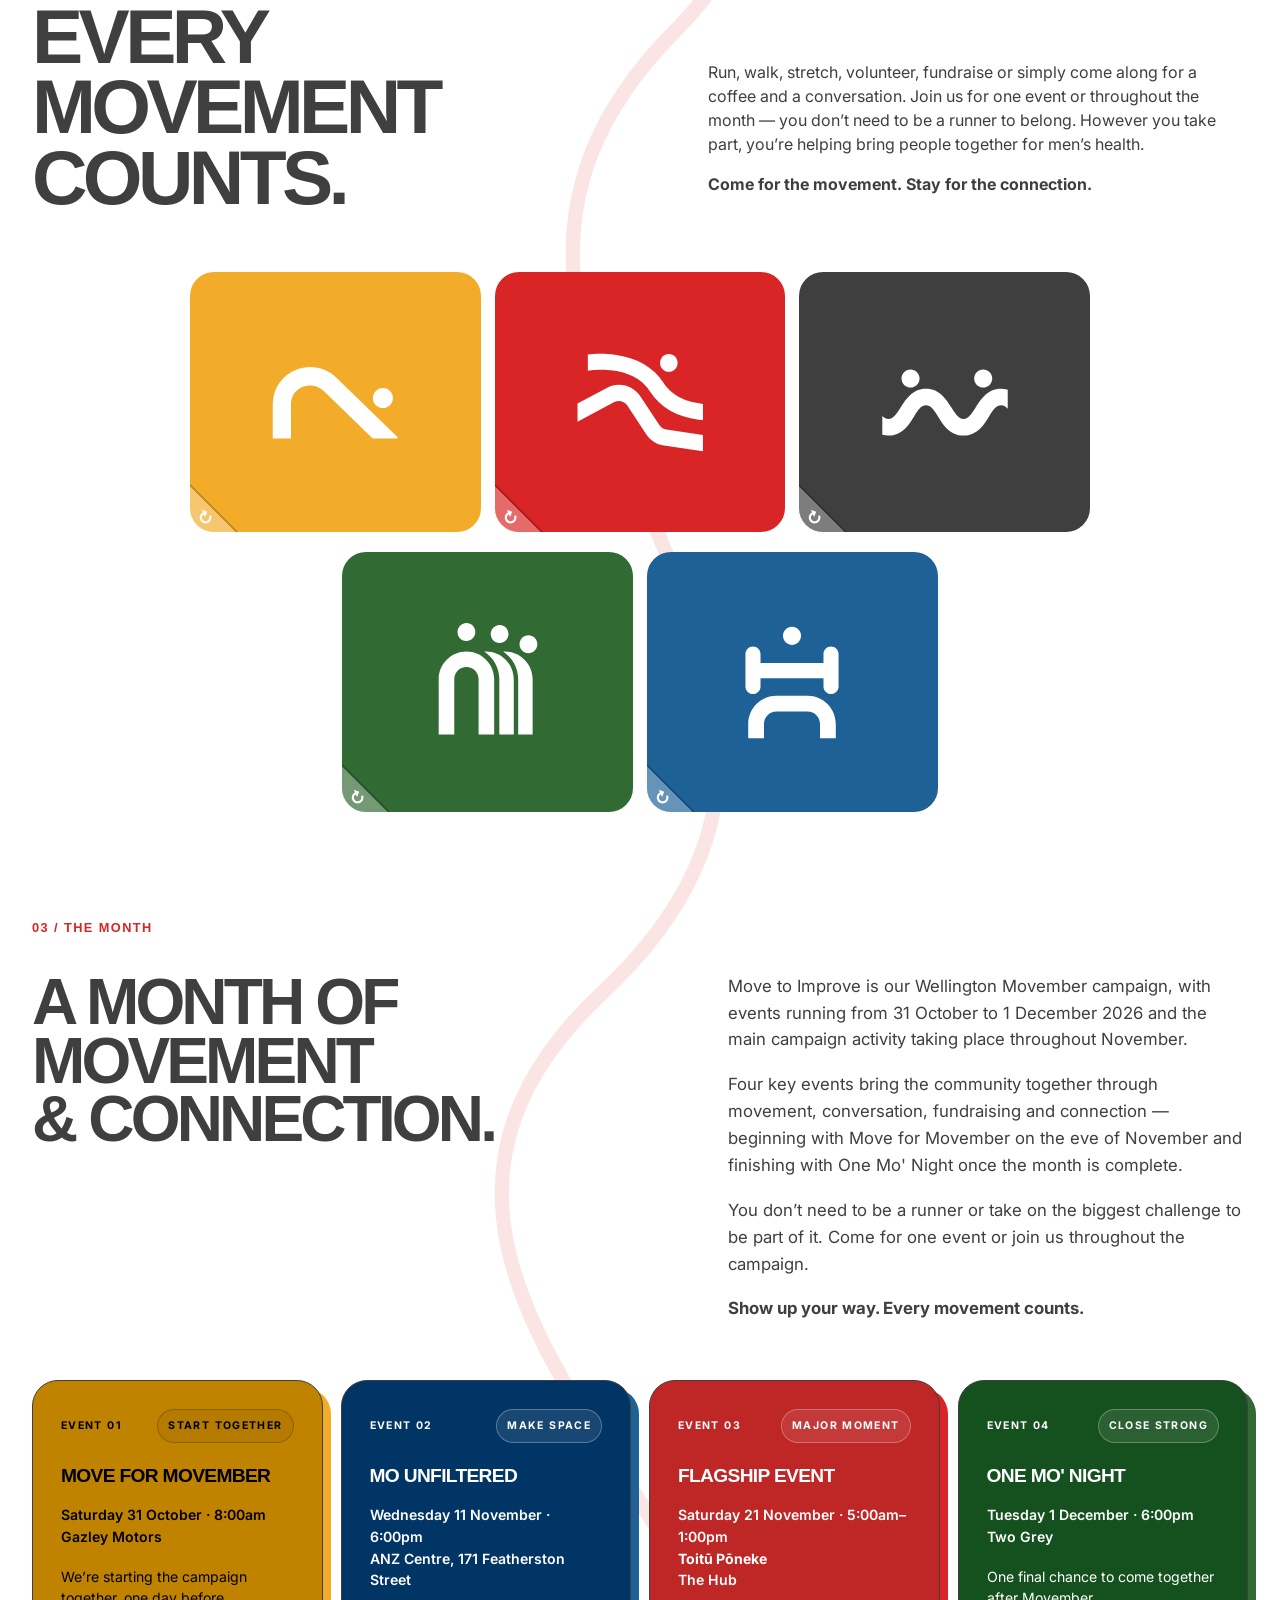
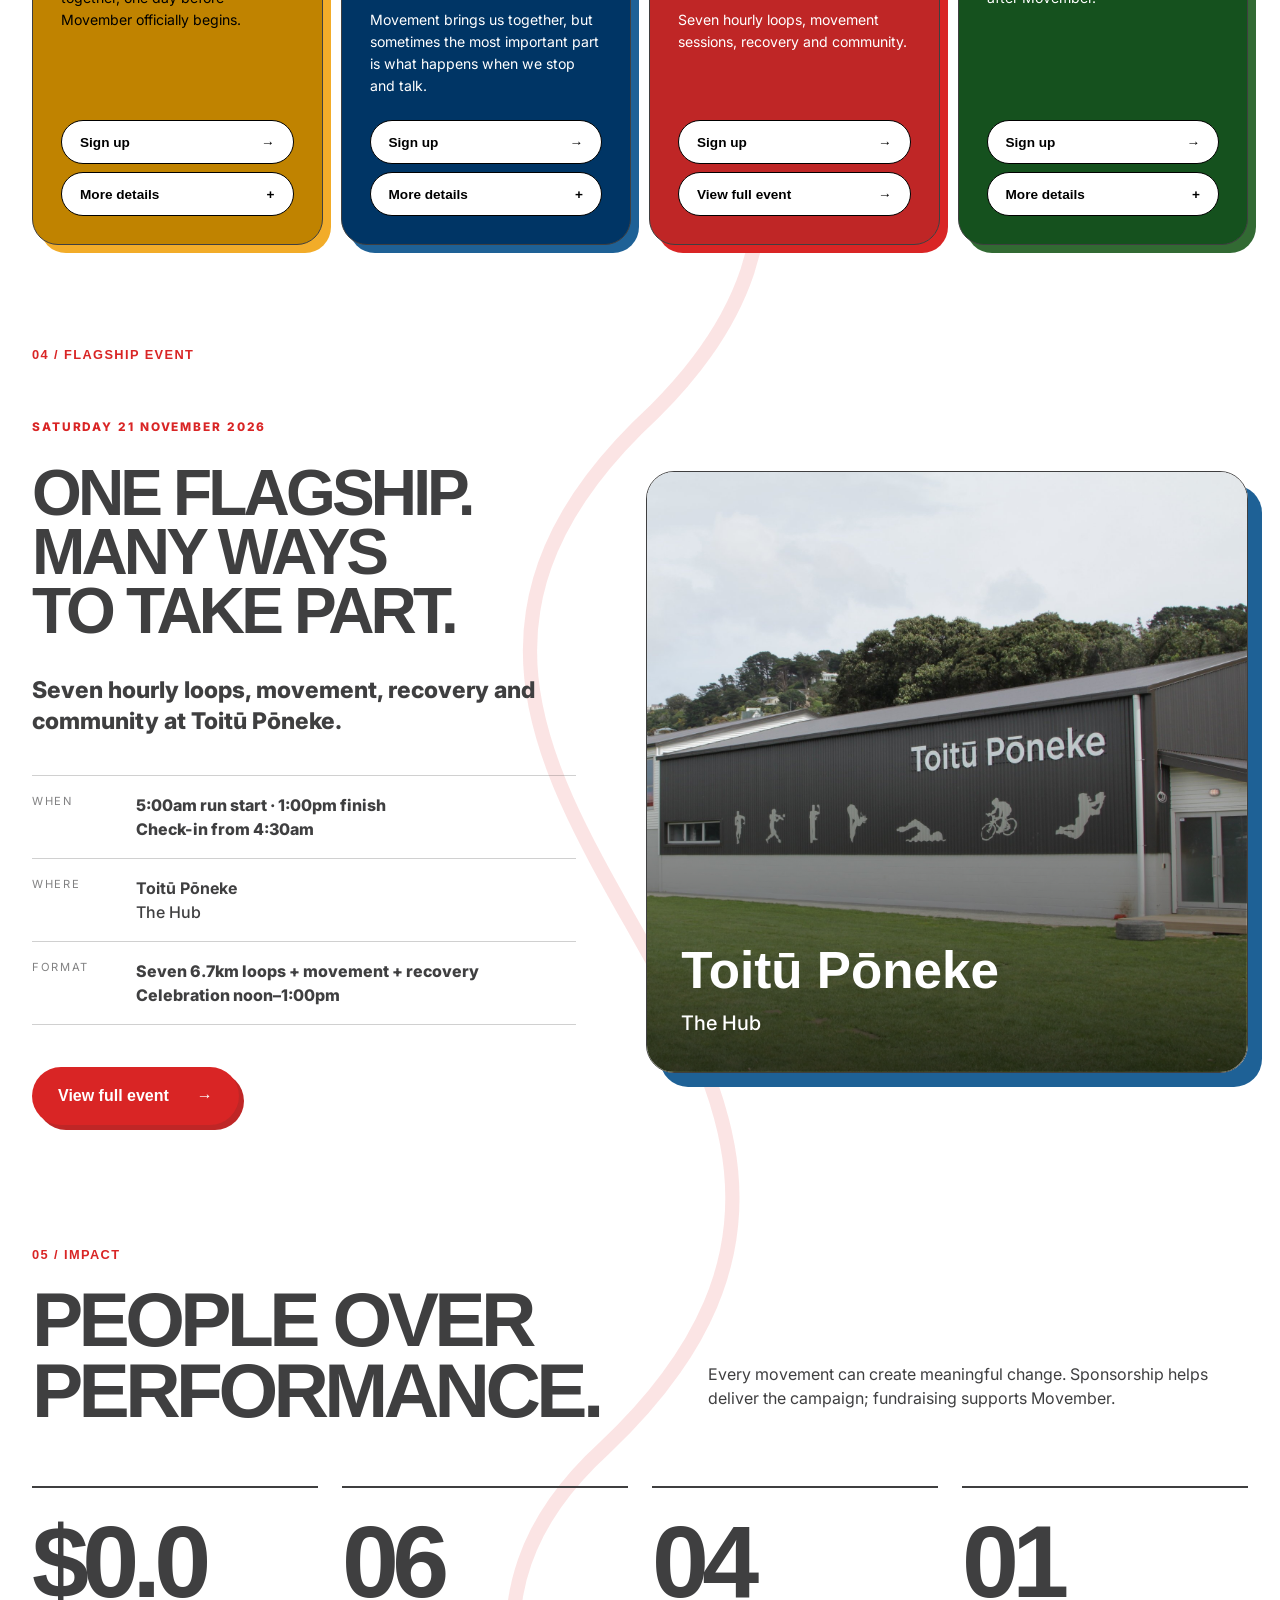
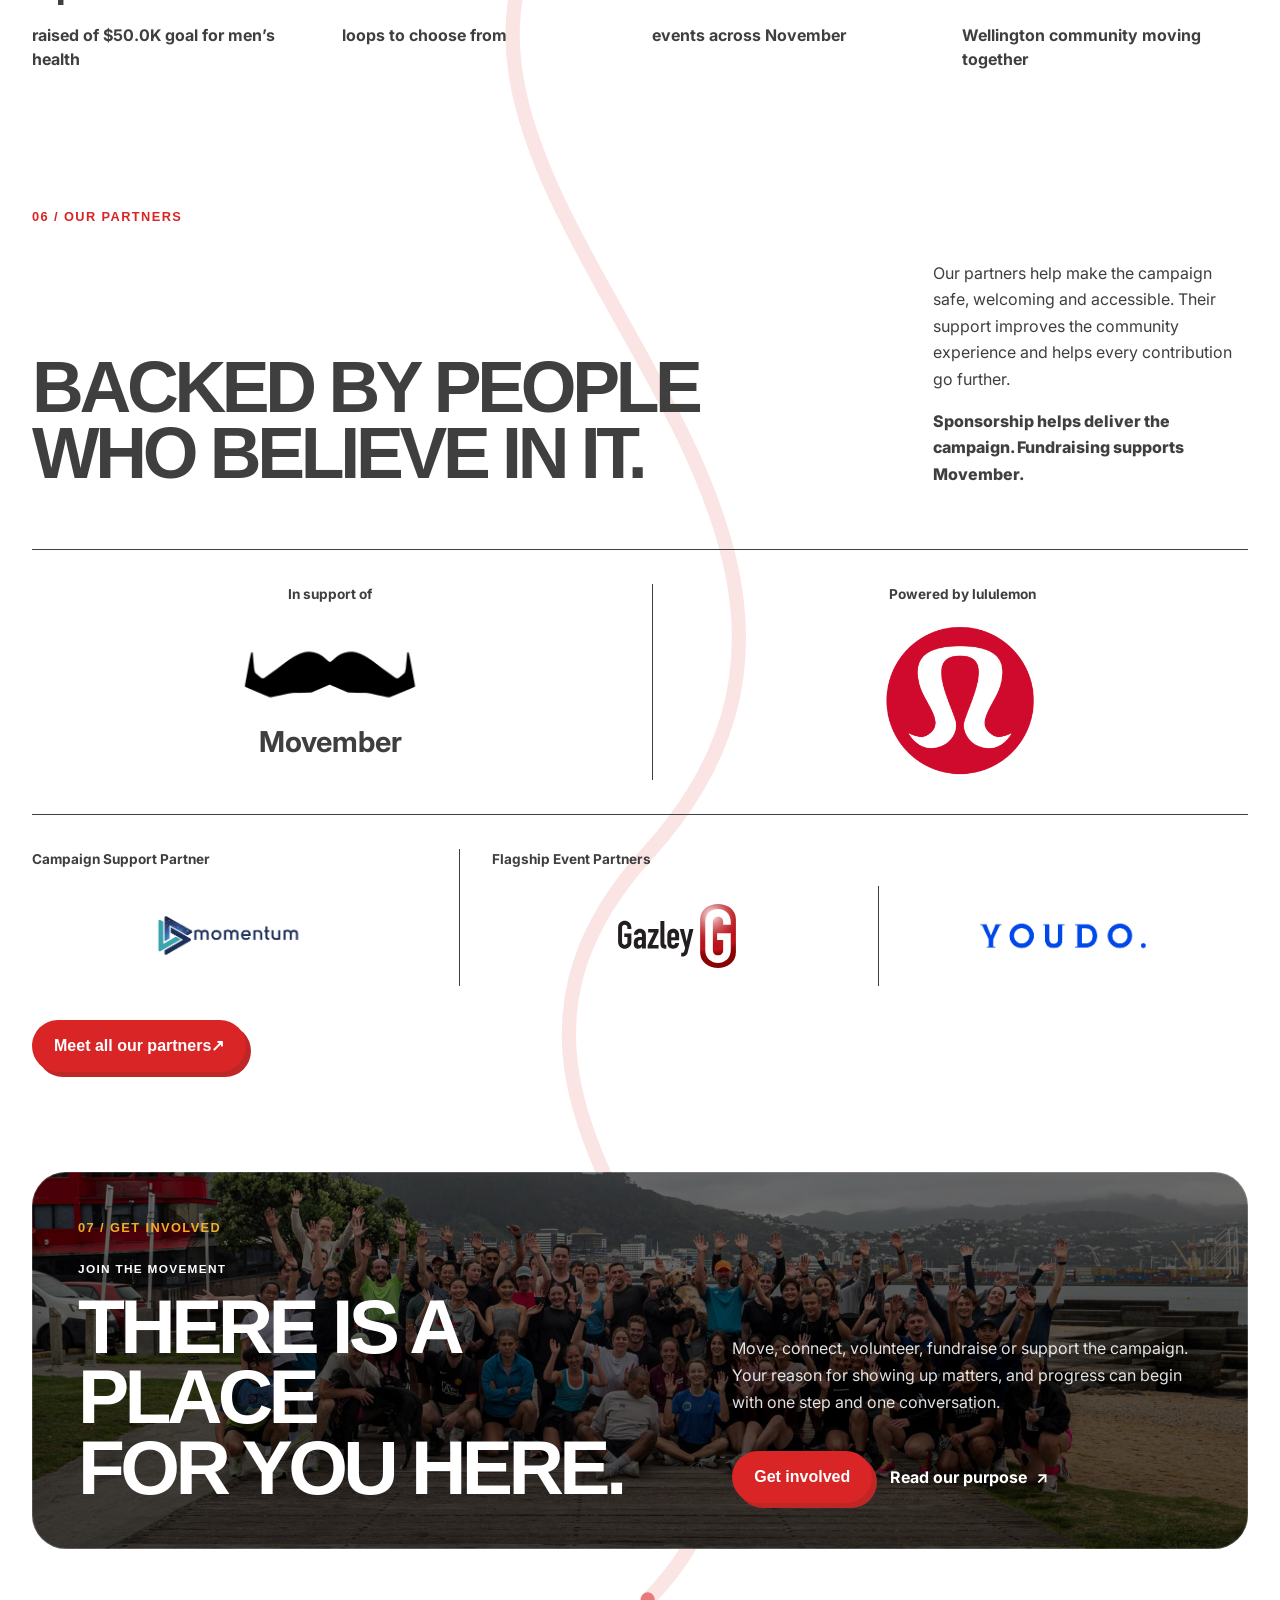
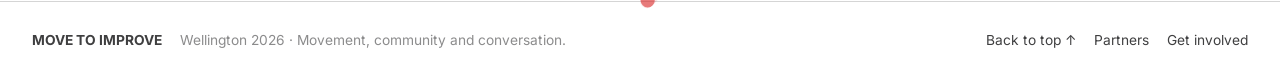
==== commit ff1419ae: "Updated Partner page, refined movement types and provided registration links" ====
--- a/index.html
+++ b/index.html
@@ -45,7 +45,7 @@
           <path d="M14 22v-9h3l.5-4H14V7c0-1.2.4-2 2-2h2V1.5A23 23 0 0 0 15 1c-3 0-5 1.8-5 5v3H7v4h3v9z" />
         </svg>
       </a>
-      <a class="nav-cta" href="https://movember.com/t/mtar-wellington?mc=1">Support</a>
+      <a class="nav-cta" href="https://movember.com/t/mti-wellington">Support</a>
     </nav>
   </header>
 
@@ -79,11 +79,11 @@
         <p class="eyebrow">Wellington · November 2026</p>
         <h1>Move together.<br><span>Improve together.</span></h1>
         <p class="hero-text">
-          This November, we’re moving across Wellington for men’s health. Run one loop or six. Walk, train, stretch, recover, volunteer, fundraise, cheer, or simply start a conversation.
+          This November, we’re moving across Wellington for men’s health. Run one loop or seven. Walk, train, stretch, recover, volunteer, fundraise, cheer, or simply start a conversation.
         </p>
         <p class="hero-participation">Show up your way. Every movement counts.</p>
         <div class="hero-actions">
-          <a class="button button-primary" href="https://movember.com/t/mtar-wellington?mc=1">Get involved</a>
+          <a class="button button-primary" href="https://movember.com/t/mti-wellington">Get involved</a>
           <a class="text-link" href="#about">See what we're about <span>↓</span></a>
         </div>
 
@@ -159,82 +159,162 @@
       <div class="cards">
         <article class="feature-card card-a">
           <h3 class="sr-only">Yoga</h3>
-          <button class="flip-card-toggle" type="button" aria-expanded="false" aria-controls="expanded-card-dialog" aria-label="Yoga. Move gently, breathe, stretch and make space to reconnect with yourself and others. Press to expand the card.">
+          <button class="flip-card-toggle" type="button" aria-expanded="false" aria-controls="expanded-card-dialog" aria-label="Yoga. Breathe. Stretch. Reset. Press to expand the card.">
             <span class="flip-card-inner" aria-hidden="true">
               <span class="card-face card-front">
                 <img class="activity-icon" src="images/logos/Icon_White_Yoga.svg" alt="Yoga">
               </span>
               <span class="card-face card-back">
                 <span class="card-number">01 / Yoga</span>
-                <span class="card-back-copy"><span class="card-title">Yoga</span><span class="card-description">Move gently, breathe, stretch and make space to reconnect with yourself and others.</span></span>
+                <span class="card-back-copy"><span class="card-title">Yoga</span><span class="card-description">Breathe. Stretch. Reset.</span></span>
                 <span class="card-close-icon" aria-hidden="true">×</span>
               </span>
             </span>
           </button>
+          <template class="activity-details">
+            <div class="card-back-copy">
+              <span class="card-title">Yoga</span>
+              <p class="activity-tagline">Breathe. Stretch. Reset.</p>
+              <ul class="activity-highlights">
+                <li><strong>Yoga + Pilates</strong><span>Planned for the flagship</span></li>
+                <li><strong>Your pace</strong><span>No run required</span></li>
+                <li><strong>21 November</strong><span>Toitū Pōneke</span></li>
+              </ul>
+              <p class="activity-note">Instructors and session times to be confirmed.</p>
+              <div class="activity-actions">
+                <a class="button activity-cta" href="flagship.html#ways-to-move">Explore the sessions <span aria-hidden="true">→</span></a>
+                <a class="text-link" href="https://events.humanitix.com/move-to-improve-wellington-2026">Sign up on Humanitix <span aria-hidden="true">→</span></a>
+              </div>
+            </div>
+          </template>
         </article>
 
         <article class="feature-card card-b">
           <h3 class="sr-only">Run</h3>
-          <button class="flip-card-toggle" type="button" aria-expanded="false" aria-controls="expanded-card-dialog" aria-label="Run. Run one loop or six, at your pace, alongside a Wellington community moving for men’s health. Press to expand the card.">
+          <button class="flip-card-toggle" type="button" aria-expanded="false" aria-controls="expanded-card-dialog" aria-label="Run. One loop. A few. All seven. Press to expand the card.">
             <span class="flip-card-inner" aria-hidden="true">
               <span class="card-face card-front">
                 <img class="activity-icon" src="images/logos/Icon_White_Run.svg" alt="Run">
               </span>
               <span class="card-face card-back">
                 <span class="card-number">02 / Run</span>
-                <span class="card-back-copy"><span class="card-title">Run</span><span class="card-description">Run one loop or seven, at your pace, alongside a Wellington community moving for men’s health.</span></span>
+                <span class="card-back-copy"><span class="card-title">Run</span><span class="card-description">One loop. A few. All seven.</span></span>
                 <span class="card-close-icon" aria-hidden="true">×</span>
               </span>
             </span>
           </button>
+          <template class="activity-details">
+            <div class="card-back-copy">
+              <span class="card-title">Run</span>
+              <p class="activity-tagline">One loop. A few. All seven.</p>
+              <ul class="activity-highlights">
+                <li><strong>6.7 km</strong><span>Each run or walk loop</span></li>
+                <li><strong>5–11am</strong><span>A new loop every hour</span></li>
+                <li><strong>Your distance</strong><span>Up to 46.9 km</span></li>
+              </ul>
+              <p class="activity-note">21 November · Toitū Pōneke · Check-in from 4:30am.</p>
+              <div class="activity-actions">
+                <a class="button activity-cta" href="flagship.html#hourly-loops">See the loop details <span aria-hidden="true">→</span></a>
+                <a class="text-link" href="https://events.humanitix.com/move-to-improve-wellington-2026">Sign up on Humanitix <span aria-hidden="true">→</span></a>
+              </div>
+            </div>
+          </template>
         </article>
 
         <article class="feature-card card-c">
           <h3 class="sr-only">Recover</h3>
-          <button class="flip-card-toggle" type="button" aria-expanded="false" aria-controls="expanded-card-dialog" aria-label="Recover. Pause, reset and recover. Looking after yourself is part of the movement, too. Press to expand the card.">
+          <button class="flip-card-toggle" type="button" aria-expanded="false" aria-controls="expanded-card-dialog" aria-label="Recover. Pause. Reset. Reconnect. Press to expand the card.">
             <span class="flip-card-inner" aria-hidden="true">
               <span class="card-face card-front">
                 <img class="activity-icon" src="images/logos/Icon_White_Recover.svg" alt="Recover">
               </span>
               <span class="card-face card-back">
                 <span class="card-number">03 / Recover</span>
-                <span class="card-back-copy"><span class="card-title">Recover</span><span class="card-description">Pause, reset and recover. Looking after yourself is part of the movement, too.</span></span>
+                <span class="card-back-copy"><span class="card-title">Recover</span><span class="card-description">Pause. Reset. Reconnect.</span></span>
                 <span class="card-close-icon" aria-hidden="true">×</span>
               </span>
             </span>
           </button>
+          <template class="activity-details">
+            <div class="card-back-copy">
+              <span class="card-title">Recover</span>
+              <p class="activity-tagline">Pause. Reset. Reconnect.</p>
+              <ul class="activity-highlights">
+                <li><strong>O-Studio</strong><span>Your Recovery Hub partner</span></li>
+                <li><strong>Normatec</strong><span>Recovery equipment</span></li>
+                <li><strong>Ice bath</strong><span>A portable setup</span></li>
+              </ul>
+              <p class="activity-note">Recovery hours and access details to be confirmed. Taking a breather counts too.</p>
+              <div class="activity-actions">
+                <a class="button activity-cta" href="flagship.html#ways-to-move">Explore the Recovery Hub <span aria-hidden="true">→</span></a>
+                <a class="text-link" href="https://events.humanitix.com/move-to-improve-wellington-2026">Sign up on Humanitix <span aria-hidden="true">→</span></a>
+              </div>
+            </div>
+          </template>
         </article>
 
         <article class="feature-card card-d">
           <h3 class="sr-only">Community</h3>
-          <button class="flip-card-toggle" type="button" aria-expanded="false" aria-controls="expanded-card-dialog" aria-label="Community. Volunteer, cheer, share a coffee or start a conversation. Connection is how we improve together. Press to expand the card.">
+          <button class="flip-card-toggle" type="button" aria-expanded="false" aria-controls="expanded-card-dialog" aria-label="Community. Bring your people. Find your place. Press to expand the card.">
             <span class="flip-card-inner" aria-hidden="true">
               <span class="card-face card-front">
                 <img class="activity-icon" src="images/logos/Icon_White_Community.svg" alt="Community">
               </span>
               <span class="card-face card-back">
                 <span class="card-number">04 / Community</span>
-                <span class="card-back-copy"><span class="card-title">Community</span><span class="card-description">Volunteer, cheer, share a coffee or start a conversation. Connection is how we improve together.</span></span>
+                <span class="card-back-copy"><span class="card-title">Community</span><span class="card-description">Bring your people. Find your place.</span></span>
                 <span class="card-close-icon" aria-hidden="true">×</span>
               </span>
             </span>
           </button>
+          <template class="activity-details">
+            <div class="card-back-copy">
+              <span class="card-title">Community</span>
+              <p class="activity-tagline">Bring your people. Find your place.</p>
+              <ul class="activity-highlights">
+                <li><strong>Cheer</strong><span>Back someone’s next loop</span></li>
+                <li><strong>Volunteer</strong><span>Help the day happen</span></li>
+                <li><strong>Connect</strong><span>Start a conversation</span></li>
+              </ul>
+              <p class="activity-note">Keep connecting: Mo Unfiltered · 11 November. One Mo' Night · 1 December.</p>
+              <div class="activity-actions">
+                <a class="button activity-cta" href="index.html#events">Find your event <span aria-hidden="true">→</span></a>
+                <a class="text-link" href="https://events.humanitix.com/move-to-improve-wellington-2026">Sign up on Humanitix <span aria-hidden="true">→</span></a>
+              </div>
+            </div>
+          </template>
         </article>
 
         <article class="feature-card card-e">
           <h3 class="sr-only">Gym</h3>
-          <button class="flip-card-toggle" type="button" aria-expanded="false" aria-controls="expanded-card-dialog" aria-label="Gym. Train your way and bring your community with you. Contribution matters more than performance. Press to expand the card.">
+          <button class="flip-card-toggle" type="button" aria-expanded="false" aria-controls="expanded-card-dialog" aria-label="Gym. Lift. Move. Show up together. Press to expand the card.">
             <span class="flip-card-inner" aria-hidden="true">
               <span class="card-face card-front">
                 <img class="activity-icon" src="images/logos/Icon_White_Gym.svg" alt="Gym">
               </span>
               <span class="card-face card-back">
                 <span class="card-number">05 / Gym</span>
-                <span class="card-back-copy"><span class="card-title">Gym</span><span class="card-description">Train your way and bring your community with you. Contribution matters more than performance.</span></span>
+                <span class="card-back-copy"><span class="card-title">Gym</span><span class="card-description">Lift. Move. Show up together.</span></span>
                 <span class="card-close-icon" aria-hidden="true">×</span>
               </span>
             </span>
           </button>
+          <template class="activity-details">
+            <div class="card-back-copy">
+              <span class="card-title">Gym</span>
+              <p class="activity-tagline">Lift. Move. Show up together.</p>
+              <ul class="activity-highlights">
+                <li><strong>Strength</strong><span>Functional movement</span></li>
+                <li><strong>Boxing</strong><span>Another way to move</span></li>
+                <li><strong>Your crew</strong><span>Train and connect</span></li>
+              </ul>
+              <p class="activity-note">Planned for the Flagship Event. Session times to be confirmed.</p>
+              <div class="activity-actions">
+                <a class="button activity-cta" href="flagship.html#ways-to-move">Explore the sessions <span aria-hidden="true">→</span></a>
+                <a class="text-link" href="https://events.humanitix.com/move-to-improve-wellington-2026">Sign up on Humanitix <span aria-hidden="true">→</span></a>
+              </div>
+            </div>
+          </template>
         </article>
       </div>
 
@@ -250,7 +330,7 @@
           <h2>A month of<br>movement<br><span>&amp; connection.</span></h2>
           <div class="events-intro">
             <p>Move to Improve is our Wellington Movember campaign, with events running from 31 October to 1 December 2026 and the main campaign activity taking place throughout November.</p>
-            <p>Four key events bring the community together through movement, conversation, fundraising and connection — beginning with our kickoff on the eve of Movember and finishing with a community wrap-up once the month is complete.</p>
+            <p>Four key events bring the community together through movement, conversation, fundraising and connection — beginning with Move for Movember on the eve of November and finishing with One Mo' Night once the month is complete.</p>
             <p>You don’t need to be a runner or take on the biggest challenge to be part of it. Come for one event or join us throughout the campaign.</p>
             <p><strong>Show up your way. Every movement counts.</strong></p>
           </div>
@@ -260,69 +340,81 @@
           <article class="event-card" data-event="kickoff">
             <div class="event-meta"><span>Event 01</span><span class="event-tag">Start together</span></div>
             <div class="event-overview">
-              <h3>Kickoff community run</h3>
+              <h3>Move for Movember</h3>
               <p class="event-when"><time datetime="2026-10-31T08:00:00+13:00">Saturday 31 October · 8:00am</time><br>Gazley Motors</p>
               <p>We’re starting the campaign together, one day before Movember officially begins.</p>
             </div>
-            <details class="event-disclosure" name="event-details">
-              <summary class="button event-action"><span class="event-show-label">More details</span><span class="event-hide-label">Hide details</span><span class="sr-only"> about Kickoff community run</span><span class="event-action-icon" aria-hidden="true"></span></summary>
-              <div class="event-description">
-                <p>Join runners, walkers, local run clubs and the wider Wellington community as we kick off Move to Improve and get ready for a month of movement, fundraising and conversation.</p>
-                <p>This is an easy, social way to get involved, meet the people behind the campaign and start with movement, coffee and connection.</p>
-                <p>We’ll also share how you can take part throughout November, create your Movember fundraising page and support the campaign.</p>
-                <p><strong>Run it. Walk it. Come along for the coffee and conversation.</strong></p>
-                <p class="event-partners">Proudly supported by Gazley Volkswagen and Flight Coffee.</p>
-              </div>
-            </details>
+            <div class="event-card-actions">
+              <a class="button event-action event-signup" href="https://events.humanitix.com/move-to-improve-wellington-2026" aria-label="Sign up for Move for Movember">Sign up <span aria-hidden="true">→</span></a>
+              <details class="event-disclosure" name="event-details">
+                <summary class="button event-action"><span class="event-show-label">More details</span><span class="event-hide-label">Hide details</span><span class="sr-only"> about Move for Movember</span><span class="event-action-icon" aria-hidden="true"></span></summary>
+                <div class="event-description">
+                  <p>Join runners, walkers, local run clubs and the wider Wellington community as we kick off Move to Improve and get ready for a month of movement, fundraising and conversation.</p>
+                  <p>This is an easy, social way to get involved, meet the people behind the campaign and start with movement, coffee and connection.</p>
+                  <p>We’ll also share how you can take part throughout November, create your Movember fundraising page and support the campaign.</p>
+                  <p><strong>Run it. Walk it. Come along for the coffee and conversation.</strong></p>
+                  <p class="event-partners">Proudly supported by Gazley Volkswagen and Flight Coffee.</p>
+                </div>
+              </details>
+            </div>
           </article>
 
           <article class="event-card" data-event="conversation">
             <div class="event-meta"><span>Event 02</span><span class="event-tag">Make space</span></div>
             <div class="event-overview">
-              <h3>Conversation + connection</h3>
+              <h3>Mo Unfiltered</h3>
               <p class="event-when"><time datetime="2026-11-11T18:00:00+13:00">Wednesday 11 November · 6:00pm</time><br>ANZ Centre, 171 Featherston Street</p>
               <p>Movement brings us together, but sometimes the most important part is what happens when we stop and talk.</p>
             </div>
-            <details class="event-disclosure" name="event-details">
-              <summary class="button event-action"><span class="event-show-label">More details</span><span class="event-hide-label">Hide details</span><span class="sr-only"> about Conversation + connection</span><span class="event-action-icon" aria-hidden="true"></span></summary>
-              <div class="event-description">
-                <p>Conversation + Connection is an evening centred on men’s health, mental health, lived experience and the value of having honest conversations with the people around us.</p>
-                <p>This isn’t a formal seminar or a fitness event. It’s a relaxed community gathering designed to create space to listen, connect and talk about some of the things men often find difficult to discuss.</p>
-                <p>There’s no expectation to share. Come along, listen, meet others and be part of the conversation.</p>
-                <p><strong>Strong communities create space for honest conversations.</strong></p>
-                <p class="event-partners">Proudly supported by Aye Empanadas, Urban Company and No Ugly.</p>
-              </div>
-            </details>
+            <div class="event-card-actions">
+              <a class="button event-action event-signup" href="https://events.humanitix.com/move-to-improve-wellington-2026" aria-label="Sign up for Mo Unfiltered">Sign up <span aria-hidden="true">→</span></a>
+              <details class="event-disclosure" name="event-details">
+                <summary class="button event-action"><span class="event-show-label">More details</span><span class="event-hide-label">Hide details</span><span class="sr-only"> about Mo Unfiltered</span><span class="event-action-icon" aria-hidden="true"></span></summary>
+                <div class="event-description">
+                  <p>Mo Unfiltered is an evening centred on men’s health, mental health, lived experience and the value of having honest conversations with the people around us.</p>
+                  <p>This isn’t a formal seminar or a fitness event. It’s a relaxed community gathering designed to create space to listen, connect and talk about some of the things men often find difficult to discuss.</p>
+                  <p>There’s no expectation to share. Come along, listen, meet others and be part of the conversation.</p>
+                  <p><strong>Strong communities create space for honest conversations.</strong></p>
+                  <p class="event-partners">Proudly supported by Aye Empanadas, Urban Company and No Ugly.</p>
+                </div>
+              </details>
+            </div>
           </article>
 
           <article class="event-card event-card-featured">
             <div class="event-meta"><span>Event 03</span><span class="event-tag">Major moment</span></div>
             <div class="event-overview">
-              <h3>Flagship experience</h3>
+              <h3>Flagship Event</h3>
               <p class="event-when"><time datetime="2026-11-21T05:00:00+13:00">Saturday 21 November · 5:00am–1:00pm</time><br><strong>Toitū Pōneke</strong><br>The Hub</p>
               <p>Seven hourly loops, movement sessions, recovery and community.</p>
             </div>
-            <a class="button event-action" href="flagship.html">View full event <span aria-hidden="true">→</span></a>
+            <div class="event-card-actions">
+              <a class="button event-action event-signup" href="https://events.humanitix.com/move-to-improve-wellington-2026" aria-label="Sign up for Flagship Event">Sign up <span aria-hidden="true">→</span></a>
+              <a class="button event-action" href="flagship.html">View full event <span aria-hidden="true">→</span></a>
+            </div>
           </article>
 
           <article class="event-card" data-event="wrapup">
             <div class="event-meta"><span>Event 04</span><span class="event-tag">Close strong</span></div>
             <div class="event-overview">
-              <h3>Social fundraiser + wrap-up</h3>
+              <h3>One Mo' Night</h3>
               <p class="event-when"><time datetime="2026-12-01T18:00:00+13:00">Tuesday 1 December · 6:00pm</time><br>Two Grey</p>
               <p>One final chance to come together after Movember.</p>
             </div>
-            <details class="event-disclosure" name="event-details">
-              <summary class="button event-action"><span class="event-show-label">More details</span><span class="event-hide-label">Hide details</span><span class="sr-only"> about Social fundraiser + wrap-up</span><span class="event-action-icon" aria-hidden="true"></span></summary>
-              <div class="event-description">
-                <p>Following a month of movement, conversations, fundraising and community, we’ll close the 2026 campaign with a relaxed evening at Two Grey.</p>
-                <p>It’s a chance to celebrate what we’ve achieved together, recognise the people and organisations who helped make Move to Improve possible, share our fundraising result and reflect on the month.</p>
-                <p>Expect campaign highlights, raffle prizes, good food and drink, and plenty of time to reconnect with the people you’ve met throughout the campaign.</p>
-                <p>Whether you ran a loop, joined an event, volunteered, donated, shared your story or simply showed up, this evening is for everyone who played a part.</p>
-                <p><strong>Move together. Improve together.</strong></p>
-                <p class="event-partners">Proudly sponsored by InterContinental Wellington.</p>
-              </div>
-            </details>
+            <div class="event-card-actions">
+              <a class="button event-action event-signup" href="https://events.humanitix.com/move-to-improve-wellington-2026" aria-label="Sign up for One Mo' Night">Sign up <span aria-hidden="true">→</span></a>
+              <details class="event-disclosure" name="event-details">
+                <summary class="button event-action"><span class="event-show-label">More details</span><span class="event-hide-label">Hide details</span><span class="sr-only"> about One Mo' Night</span><span class="event-action-icon" aria-hidden="true"></span></summary>
+                <div class="event-description">
+                  <p>Following a month of movement, conversations, fundraising and community, we’ll close the 2026 campaign with a relaxed evening at Two Grey.</p>
+                  <p>It’s a chance to celebrate what we’ve achieved together, recognise the people and organisations who helped make Move to Improve possible, share our fundraising result and reflect on the month.</p>
+                  <p>Expect campaign highlights, raffle prizes, good food and drink, and plenty of time to reconnect with the people you’ve met throughout the campaign.</p>
+                  <p>Whether you ran a loop, joined an event, volunteered, donated, shared your story or simply showed up, this evening is for everyone who played a part.</p>
+                  <p><strong>Move together. Improve together.</strong></p>
+                  <p class="event-partners">Proudly sponsored by InterContinental Wellington.</p>
+                </div>
+              </details>
+            </div>
           </article>
           <section class="event-panel" id="event-panel" aria-labelledby="event-panel-title" hidden>
             <div class="event-panel-surface">
@@ -340,7 +432,7 @@
     </div>
 
     <section class="section flagship" id="flagship">
-      <div class="section-label">04 / THE FLAGSHIP</div>
+      <div class="section-label">04 / FLAGSHIP EVENT</div>
       <div class="flagship-grid">
         <div class="flagship-copy">
           <p class="flagship-date">Saturday 21 November 2026</p>
@@ -391,22 +483,43 @@
       </div>
     </section>
 
-    <section class="section partners" id="partners">
-      <div class="section-label">06 / MAJOR PARTNERS</div>
+    <section class="section partners" id="partners" aria-labelledby="partners-heading">
+      <div class="section-label">06 / OUR PARTNERS</div>
       <div class="partners-heading">
-        <h2>Backed by people<br><span>who believe in it.</span></h2>
+        <h2 id="partners-heading">Backed by people<br><span>who believe in it.</span></h2>
         <div class="partners-copy">
           <p>Our partners help make the campaign safe, welcoming and accessible. Their support improves the community experience and helps every contribution go further.</p>
           <p class="sponsor-distinction">Sponsorship helps deliver the campaign. Fundraising supports Movember.</p>
         </div>
       </div>
 
-      <ul class="partner-grid" aria-label="Major campaign partners">
-        <li><div class="partner-mark"><img src="images/partners/lululemon.png" alt="lululemon" width="240" height="90" loading="lazy"></div></li>
-        <li><div class="partner-mark"><img src="images/partners/gazley.svg" alt="Gazley" width="240" height="90" loading="lazy"></div></li>
-        <li><div class="partner-mark"><img src="images/partners/mrg-civil.jpg" alt="MRG Civil" width="240" height="90" loading="lazy"></div></li>
-        <li><div class="partner-mark"><img src="images/partners/youdo.png" alt="YouDo" width="240" height="90" loading="lazy"></div></li>
-      </ul>
+      <div class="campaign-endorsements">
+        <div class="campaign-endorsement">
+          <p class="partner-role">In support of</p>
+          <div class="movember-endorsement">
+            <img src="images/partners/movember-mo.png" alt="" width="1501" height="624" loading="lazy">
+            <strong>Movember</strong>
+          </div>
+        </div>
+        <div class="campaign-endorsement">
+          <p class="partner-role">Powered by lululemon</p>
+          <img class="endorsement-logo" src="images/partners/lululemon.png" alt="" width="240" height="90" loading="lazy">
+        </div>
+      </div>
+
+      <div class="homepage-partner-groups">
+        <div>
+          <h3 class="partner-role">Campaign Support Partner</h3>
+          <div class="partner-mark"><img class="partner-logo-momentum" src="images/partners/momentum.png" alt="Momentum" width="1600" height="800" loading="lazy"></div>
+        </div>
+        <div>
+          <h3 class="partner-role">Flagship Event Partners</h3>
+          <ul class="partner-grid partner-grid-pair" aria-label="Flagship event partners">
+            <li><div class="partner-mark"><img src="images/partners/gazley.svg" alt="Gazley" width="240" height="90" loading="lazy"></div></li>
+            <li><div class="partner-mark"><img src="images/partners/youdo.png" alt="YouDo" width="240" height="90" loading="lazy"></div></li>
+          </ul>
+        </div>
+      </div>
       <div class="hero-actions">
         <a class="button button-primary" href="partners.html">Meet all our partners <span aria-hidden="true">↗</span></a>
       </div>
@@ -425,7 +538,7 @@
               Move, connect, volunteer, fundraise or support the campaign. Your reason for showing up matters, and progress can begin with one step and one conversation.
             </p>
             <div class="hero-actions">
-              <a class="button button-primary" href="https://movember.com/t/mtar-wellington?mc=1">Get involved</a>
+              <a class="button button-primary" href="https://movember.com/t/mti-wellington">Get involved</a>
               <a class="text-link" href="about.html">Read our purpose <span>↗</span></a>
             </div>
           </div>
--- a/css/participation.css
+++ b/css/participation.css
@@ -189,6 +189,10 @@
   opacity: 0.56;
 }
 
+.expanded-card-dialog.card-a {
+  --card-colour: var(--theme-text);
+}
+
 .expanded-card-shell,
 .expanded-card-dialog .flip-card-inner,
 .expanded-card-dialog .card-face {
@@ -198,11 +202,11 @@
 }
 
 .expanded-card-dialog .card-back {
-  overflow-y: auto;
+  overflow: hidden;
   align-items: center;
-  justify-content: center;
+  justify-content: flex-start;
   gap: 18px;
-  padding: clamp(28px, 5vw, 64px);
+  padding: 72px clamp(28px, 5vw, 64px) 36px;
   text-align: center;
 }
 
@@ -210,6 +214,16 @@
   display: flex;
   flex-direction: column;
   align-items: center;
+  width: 100%;
+  min-height: 0;
+  max-height: 100%;
+  overflow-y: auto;
+  margin-block: auto;
+  gap: 20px;
+}
+
+.expanded-card-dialog .card-back-copy > * {
+  flex-shrink: 0;
 }
 
 .expanded-card-dialog .card-number {
@@ -218,14 +232,103 @@
   left: 24px;
 }
 
-.expanded-card-dialog .card-description {
-  margin-inline: auto;
+.activity-tagline {
+  margin: 0;
+  font-size: clamp(1.1rem, 2.5vw, 1.5rem);
+  font-weight: 600;
+  line-height: 1.3;
+}
+
+.activity-highlights {
+  display: grid;
+  grid-template-columns: repeat(3, minmax(0, 1fr));
+  width: 100%;
+  margin: 4px 0;
+  padding: 0;
+  list-style: none;
+  border-block: 1px solid currentColor;
+  text-align: left;
+}
+
+.activity-highlights li {
+  min-width: 0;
+  padding: 20px 12px;
+}
+
+.activity-highlights strong,
+.activity-highlights span {
+  display: block;
+}
+
+.activity-highlights strong {
+  font-size: clamp(1.1rem, 2.4vw, 1.6rem);
+  line-height: 1.15;
+}
+
+.activity-highlights span {
+  margin-top: 8px;
+  font-size: 0.85rem;
+  line-height: 1.4;
+}
+
+.activity-note {
+  max-width: 48ch;
+  margin: 0;
+  font-size: 0.9rem;
+  line-height: 1.5;
+}
+
+.activity-actions {
+  display: flex;
+  flex-direction: column;
+  align-items: center;
+  gap: 16px;
+  width: 100%;
+  padding: 4px;
+}
+
+.activity-cta {
+  gap: 12px;
+  background: var(--colour-white);
+  color: var(--colour-charcoal-deep);
+}
+
+.activity-actions a:focus-visible {
+  outline: 3px solid currentColor;
+  outline-offset: 3px;
+}
+
+@media (max-width: 560px) {
+  .activity-highlights {
+    grid-template-columns: 1fr;
+  }
+
+  .activity-highlights li {
+    display: grid;
+    grid-template-columns: minmax(0, 1fr) minmax(0, 1.2fr);
+    align-items: center;
+    gap: 14px;
+    padding: 14px 0;
+    text-align: left;
+  }
+
+  .activity-highlights li + li {
+    border-top: 1px solid currentColor;
+  }
+
+  .activity-highlights span {
+    margin-top: 0;
+  }
+
+  .activity-actions .text-link {
+    font-size: 0.85rem;
+  }
 }
 
 .expanded-card-dialog .card-close-icon {
   position: absolute;
   right: 18px;
-  bottom: 18px;
+  top: 12px;
 }
 
 .expanded-card-close {
--- a/css/sections.css
+++ b/css/sections.css
@@ -131,6 +131,11 @@
 
 .event-overview {
   flex: 1;
+}
+
+.event-card-actions {
+  display: grid;
+  gap: 8px;
 }
 
 .event-card .event-when {
@@ -427,6 +432,73 @@
   font-weight: 800;
 }
 
+.campaign-endorsements {
+  display: grid;
+  grid-template-columns: repeat(2, minmax(0, 1fr));
+  gap: 24px;
+  margin-bottom: 34px;
+  padding: 34px 0;
+  border-block: 1px solid var(--theme-text);
+}
+
+.campaign-endorsement {
+  min-width: 0;
+  text-align: center;
+}
+
+.campaign-endorsement + .campaign-endorsement {
+  border-left: 1px solid var(--theme-text);
+  padding-left: 24px;
+}
+
+.partner-role {
+  margin: 0 0 16px;
+  font-family: inherit;
+  font-size: 0.85rem;
+  font-weight: 700;
+  line-height: 1.5;
+}
+
+.endorsement-logo {
+  display: block;
+  width: min(100%, 240px);
+  height: 160px;
+  margin-inline: auto;
+  object-fit: contain;
+}
+
+.movember-endorsement {
+  display: grid;
+  justify-items: center;
+  align-content: center;
+  gap: 8px;
+  height: 160px;
+}
+
+.movember-endorsement img {
+  width: min(100%, 180px);
+  height: auto;
+}
+
+.movember-endorsement strong {
+  font-size: clamp(1.35rem, 3vw, 1.8rem);
+}
+
+.homepage-partner-groups {
+  display: grid;
+  grid-template-columns: minmax(0, 1fr) minmax(0, 2fr);
+  gap: 32px;
+}
+
+.homepage-partner-groups > div + div {
+  padding-left: 32px;
+  border-left: 1px solid var(--theme-text);
+}
+
+.homepage-partner-groups .partner-grid > li + li {
+  border-left: 1px solid var(--theme-text);
+}
+
 .partner-grid {
   display: grid;
   grid-template-columns: repeat(4, minmax(0, 1fr));
@@ -436,46 +508,28 @@
   list-style: none;
 }
 
+.partner-grid.partner-grid-pair {
+  grid-template-columns: repeat(2, minmax(0, 1fr));
+}
+
 .partner-mark {
-  --shadow-colour: var(--colour-accent-5);
-
-  min-height: 135px;
-  padding: 22px;
+  min-height: 100px;
+  padding: 16px;
   display: grid;
   place-items: center;
-  background: var(--colour-white);
-  border: 1.5px solid var(--theme-text);
-  border-radius: 20px;
-  box-shadow: 6px 6px 0 var(--shadow-colour);
-  font-family: "Arial Black", Arial, sans-serif;
-  font-size: clamp(0.95rem, 1.4vw, 1.25rem);
-  text-align: center;
-  text-transform: uppercase;
-  transition: transform 180ms ease, box-shadow 180ms ease;
-}
-
-.partner-mark:hover {
-  transform: translate(-2px, -2px);
-  box-shadow: 9px 9px 0 var(--shadow-colour);
-}
-
-.partner-mark:nth-child(4n + 2) {
-  --shadow-colour: var(--colour-accent-2);
-}
-
-.partner-mark:nth-child(4n + 3) {
-  --shadow-colour: var(--colour-accent-4);
-}
-
-.partner-mark:nth-child(4n + 4) {
-  --shadow-colour: var(--colour-accent-3);
 }
 
 .partner-mark img {
   display: block;
-  width: 100%;
-  height: 90px;
+  width: min(100%, 190px);
+  height: 64px;
   object-fit: contain;
+}
+
+/* The supplied print artwork has generous white margins around its logo. */
+.partner-mark .partner-logo-momentum {
+  max-width: 200px;
+  object-fit: cover;
 }
 
 /* ==================== Support ==================== */
--- a/css/responsive.css
+++ b/css/responsive.css
@@ -307,9 +307,32 @@
     grid-template-columns: 70px 1fr;
   }
 
-  .partner-mark {
-    min-height: 100px;
-    box-shadow: 5px 5px 0 var(--shadow-colour);
+  .homepage-partner-groups {
+    grid-template-columns: 1fr;
+    gap: 28px;
+  }
+
+  .homepage-partner-groups > div + div {
+    padding: 24px 0 0;
+    border-left: 0;
+    border-top: 1px solid var(--theme-text);
+  }
+
+  .campaign-endorsements {
+    gap: 16px;
+  }
+
+  .campaign-endorsement + .campaign-endorsement {
+    padding-left: 16px;
+  }
+
+  .endorsement-logo,
+  .movember-endorsement {
+    height: 128px;
+  }
+
+  .campaign-endorsement .partner-role {
+    min-height: 3em;
   }
 
   .button {
@@ -339,15 +362,13 @@
   .squiggle-progress,
   .flip-card-toggle,
   .flip-card-inner,
-  .card-front::before,
-  .partner-mark {
+  .card-front::before {
     transition: none;
   }
 
   .nav a:hover,
   .button:hover,
-  .flip-card-toggle:hover,
-  .partner-mark:hover {
+  .flip-card-toggle:hover {
     transform: none;
   }
 }
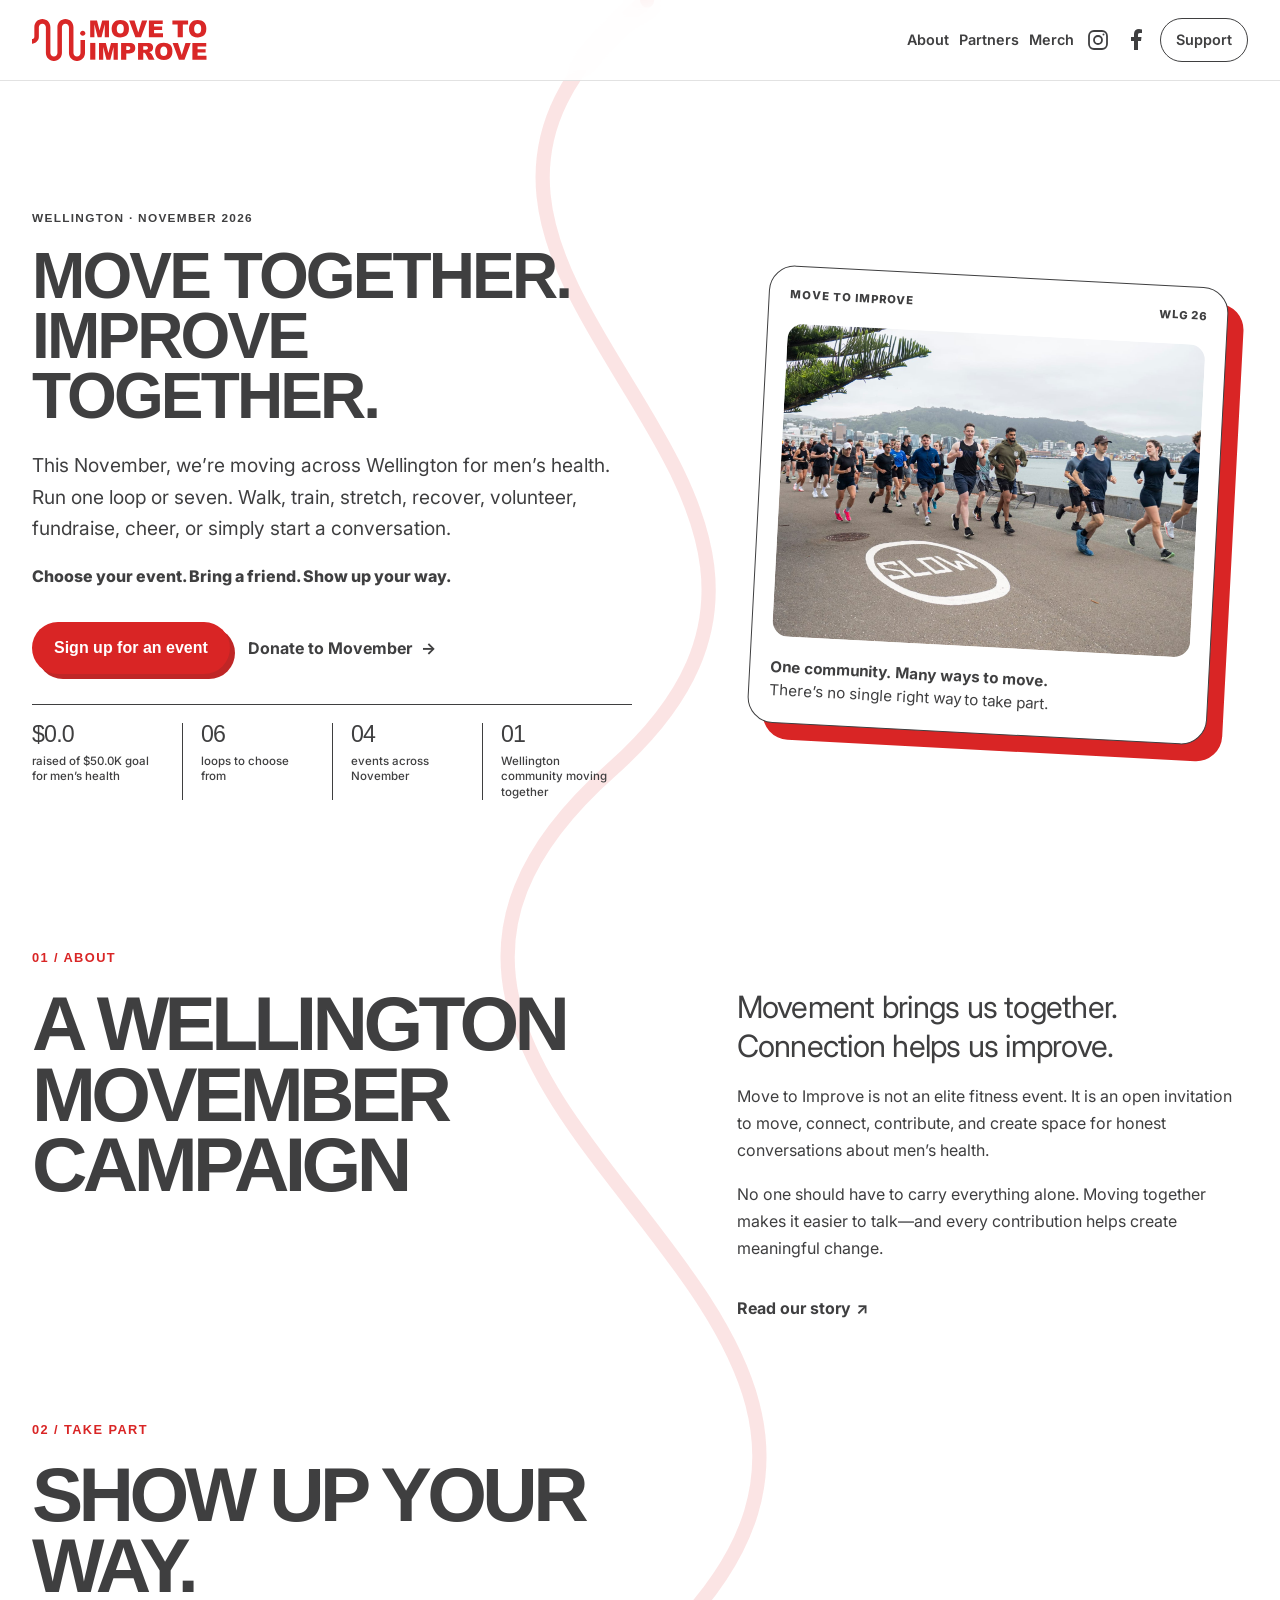
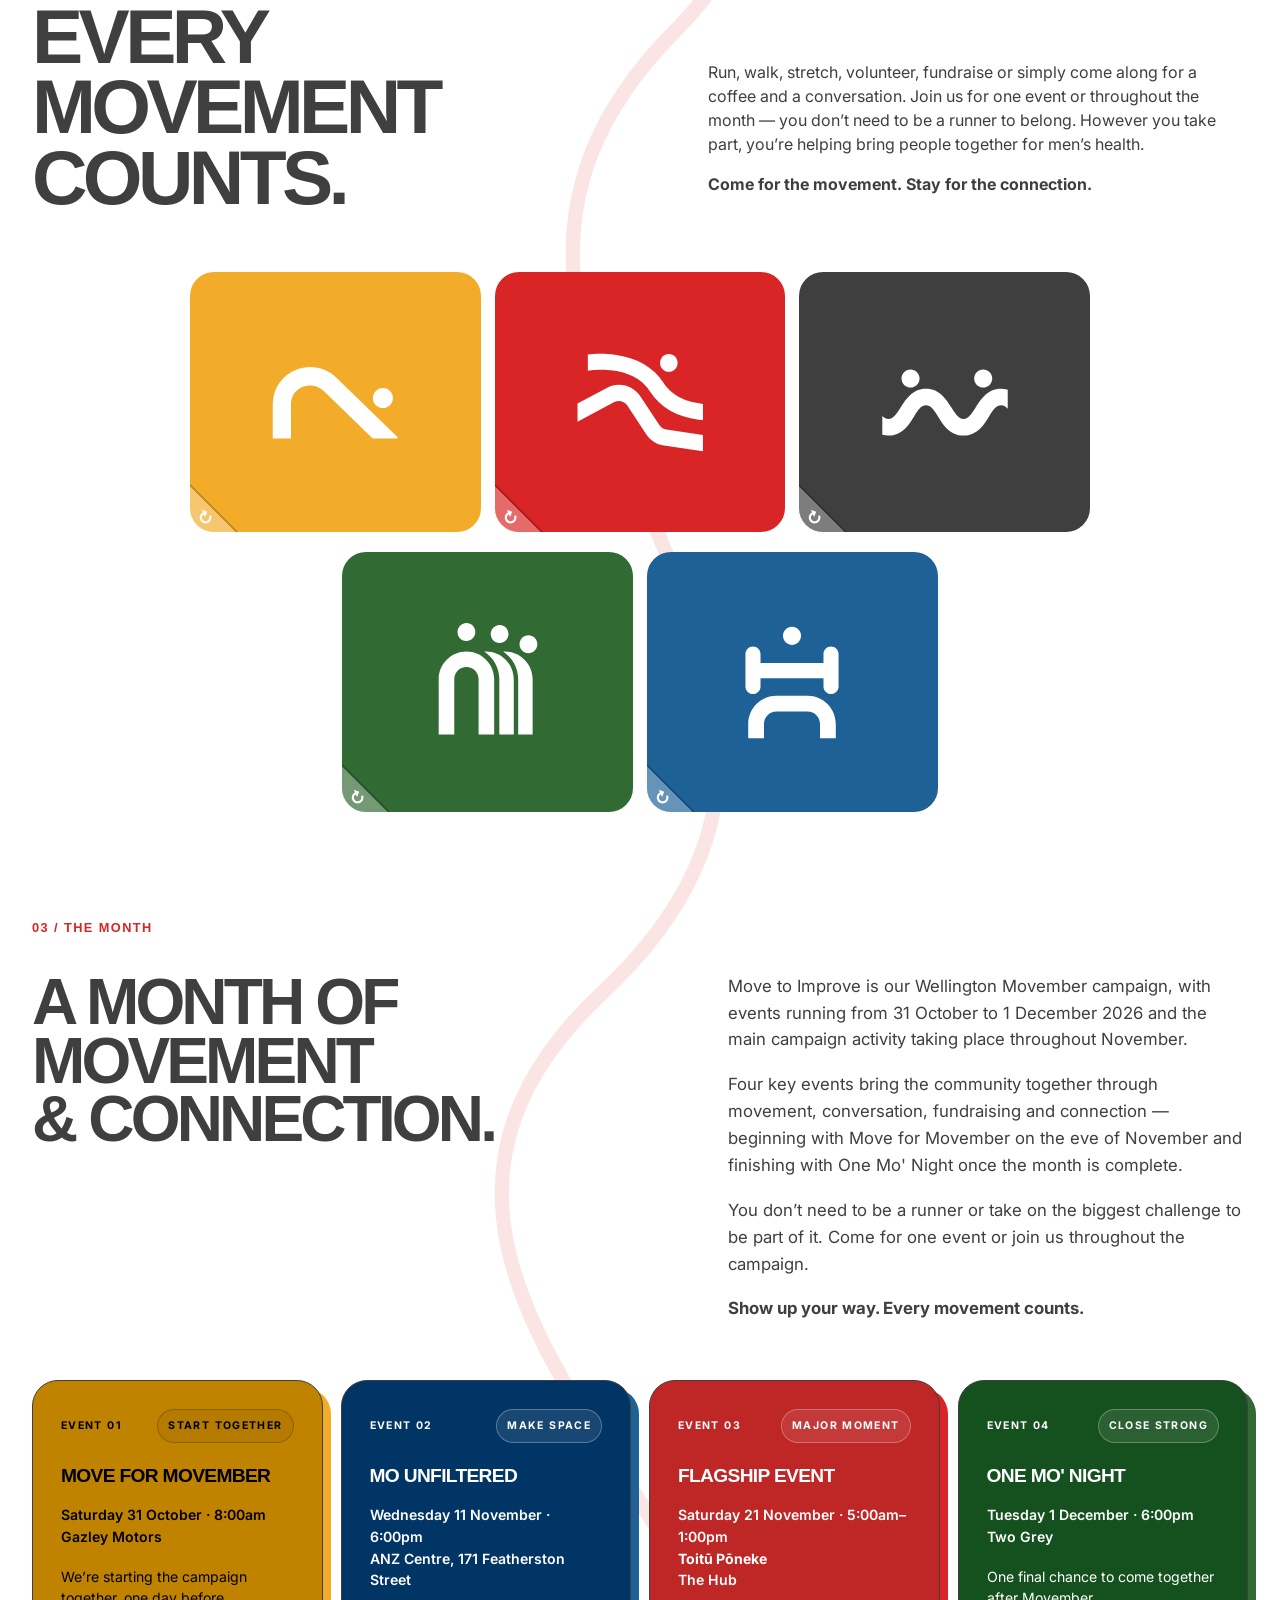
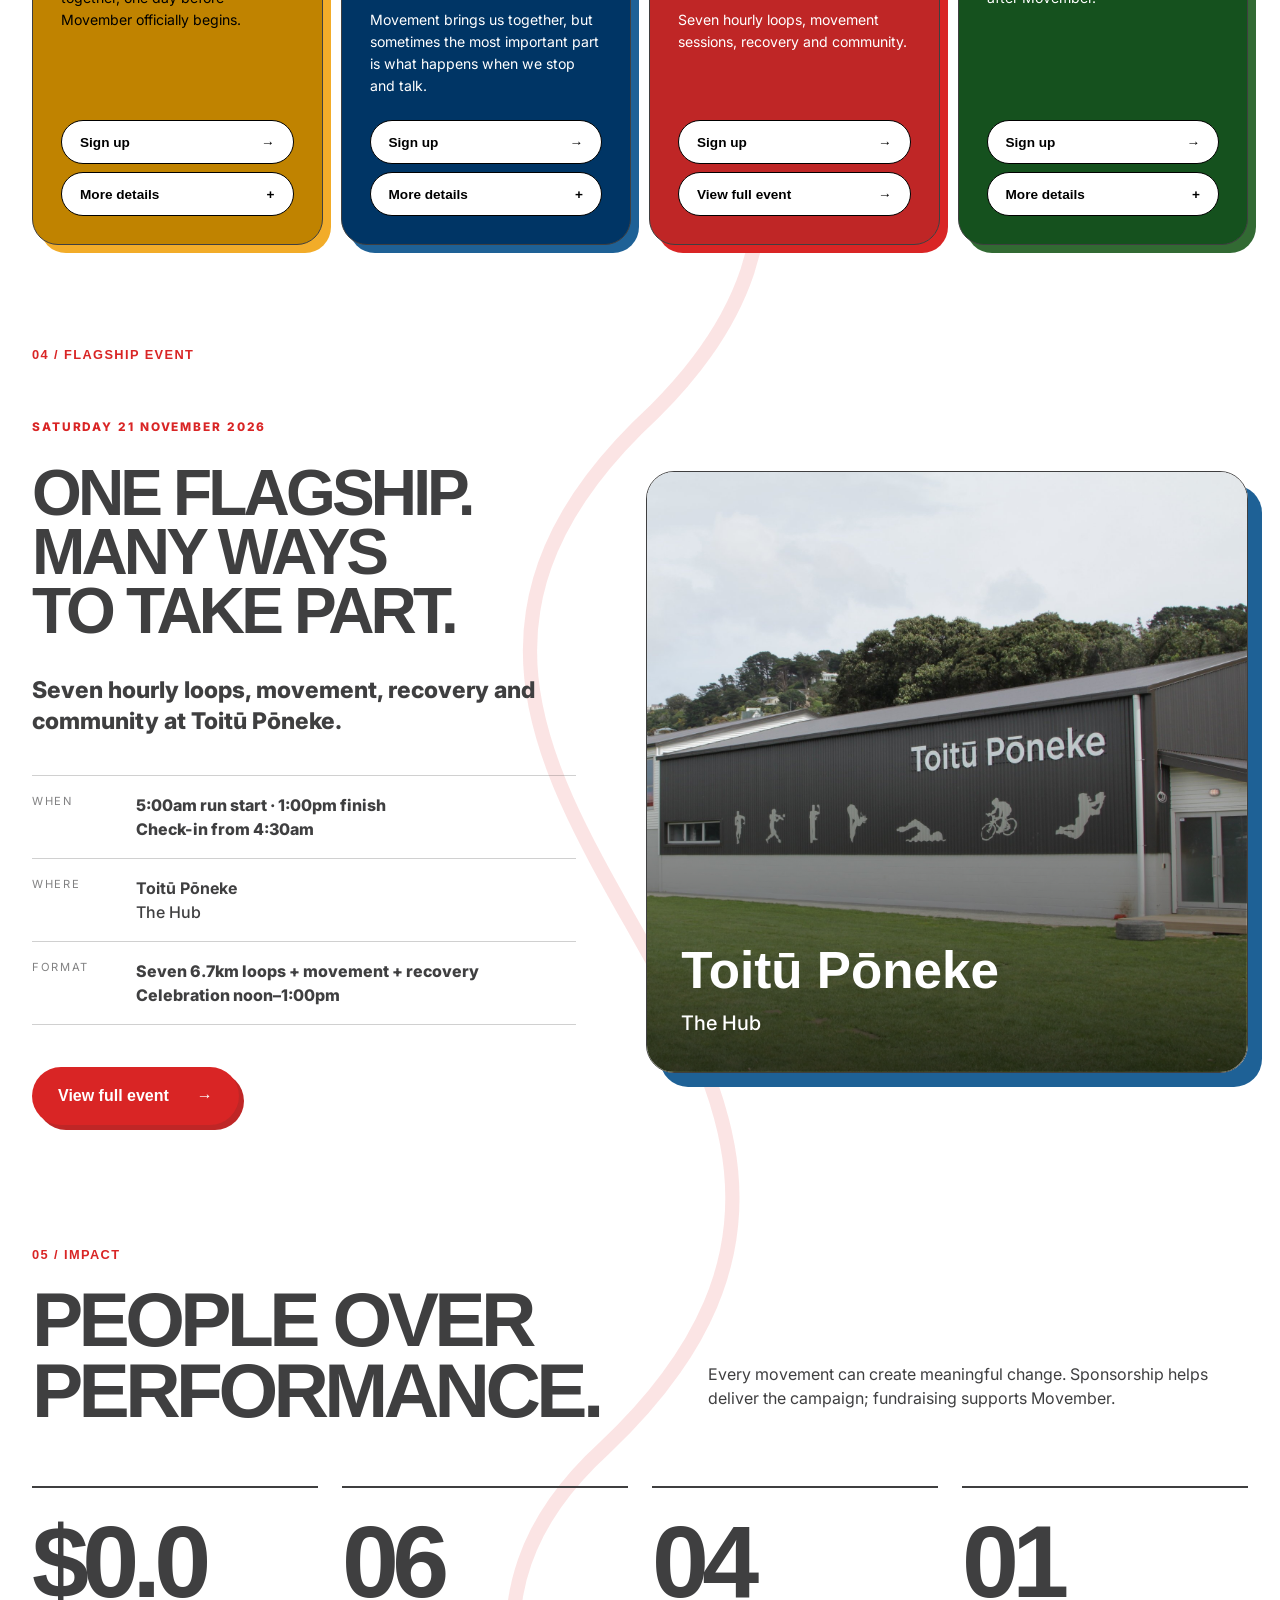
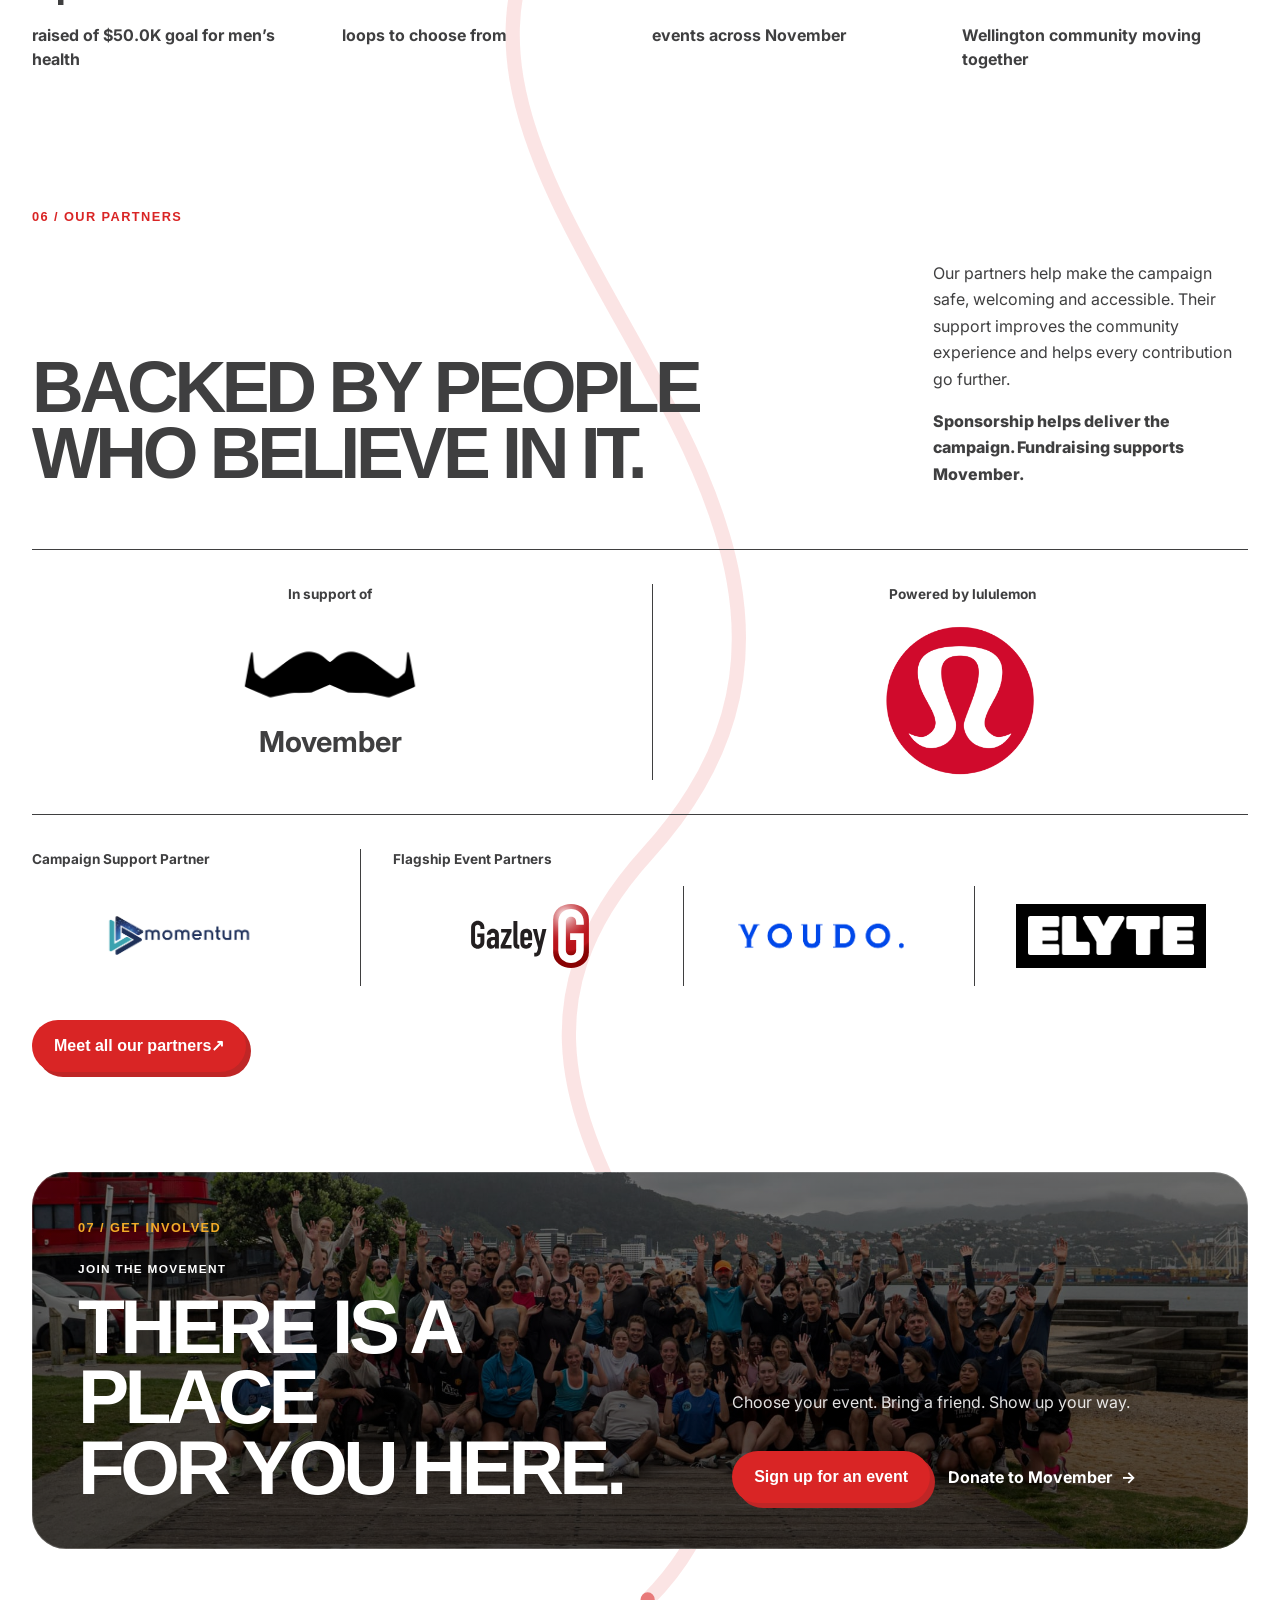
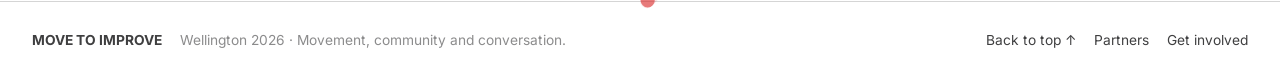
==== commit 3f5b34f9: "Updated partner page and added merch link" ====
--- a/index.html
+++ b/index.html
@@ -32,6 +32,7 @@
     <nav class="nav" aria-label="Primary navigation">
       <a class="nav-about" href="about.html">About</a>
       <a href="partners.html">Partners</a>
+      <a href="https://dropmerch.shop/move-to-improve">Merch</a>
       <!-- Replace platform homepages with the campaign profile URLs when ready. -->
       <a class="nav-social" href="https://www.instagram.com/movetoimprove.wlg/" target="_blank" rel="noopener noreferrer" aria-label="Instagram (opens in a new tab)">
         <svg viewBox="0 0 24 24" fill="none" stroke="currentColor" stroke-width="1.8" aria-hidden="true" focusable="false">
@@ -81,10 +82,10 @@
         <p class="hero-text">
           This November, we’re moving across Wellington for men’s health. Run one loop or seven. Walk, train, stretch, recover, volunteer, fundraise, cheer, or simply start a conversation.
         </p>
-        <p class="hero-participation">Show up your way. Every movement counts.</p>
+        <p class="hero-participation">Choose your event. Bring a friend. Show up your way.</p>
         <div class="hero-actions">
-          <a class="button button-primary" href="https://movember.com/t/mti-wellington">Get involved</a>
-          <a class="text-link" href="#about">See what we're about <span>↓</span></a>
+          <a class="button button-primary" href="https://events.humanitix.com/move-to-improve-wellington-2026">Sign up for an event</a>
+          <a class="text-link" href="https://movember.com/t/mti-wellington">Donate to Movember <span aria-hidden="true">→</span></a>
         </div>
 
         <p class="sr-only" id="hero-impact-heading">Campaign impact at a glance</p>
@@ -375,7 +376,7 @@
                   <p>This isn’t a formal seminar or a fitness event. It’s a relaxed community gathering designed to create space to listen, connect and talk about some of the things men often find difficult to discuss.</p>
                   <p>There’s no expectation to share. Come along, listen, meet others and be part of the conversation.</p>
                   <p><strong>Strong communities create space for honest conversations.</strong></p>
-                  <p class="event-partners">Proudly supported by Aye Empanadas, Urban Company and No Ugly.</p>
+                  <p class="event-partners">Proudly supported by Aye Empanadas, MRG Civil and No Ugly.</p>
                 </div>
               </details>
             </div>
@@ -514,9 +515,10 @@
         </div>
         <div>
           <h3 class="partner-role">Flagship Event Partners</h3>
-          <ul class="partner-grid partner-grid-pair" aria-label="Flagship event partners">
+          <ul class="partner-grid partner-grid-flagship" aria-label="Flagship event partners">
             <li><div class="partner-mark"><img src="images/partners/gazley.svg" alt="Gazley" width="240" height="90" loading="lazy"></div></li>
             <li><div class="partner-mark"><img src="images/partners/youdo.png" alt="YouDo" width="240" height="90" loading="lazy"></div></li>
+            <li><div class="partner-mark"><img class="partner-logo-elyte" src="images/partners/elyte-hydration.png" alt="Elyte Hydration" width="434" height="102" loading="lazy"></div></li>
           </ul>
         </div>
       </div>
@@ -535,11 +537,11 @@
           </div>
           <div class="support-copy">
             <p>
-              Move, connect, volunteer, fundraise or support the campaign. Your reason for showing up matters, and progress can begin with one step and one conversation.
+              Choose your event. Bring a friend. Show up your way.
             </p>
             <div class="hero-actions">
-              <a class="button button-primary" href="https://movember.com/t/mti-wellington">Get involved</a>
-              <a class="text-link" href="about.html">Read our purpose <span>↗</span></a>
+              <a class="button button-primary" href="https://events.humanitix.com/move-to-improve-wellington-2026">Sign up for an event</a>
+              <a class="text-link" href="https://movember.com/t/mti-wellington">Donate to Movember <span aria-hidden="true">→</span></a>
             </div>
           </div>
         </div>
--- a/css/sections.css
+++ b/css/sections.css
@@ -486,7 +486,7 @@
 
 .homepage-partner-groups {
   display: grid;
-  grid-template-columns: minmax(0, 1fr) minmax(0, 2fr);
+  grid-template-columns: minmax(0, 1fr) minmax(0, 3fr);
   gap: 32px;
 }
 
@@ -508,8 +508,22 @@
   list-style: none;
 }
 
-.partner-grid.partner-grid-pair {
-  grid-template-columns: repeat(2, minmax(0, 1fr));
+.partner-grid.partner-grid-flagship {
+  grid-template-columns: repeat(3, minmax(0, 1fr));
+}
+
+.partner-venue {
+  margin: 24px 0 0;
+  padding-top: 24px;
+  border-top: 1px solid var(--theme-text);
+}
+
+.partner-venue > * {
+  display: block;
+}
+
+.partner-venue p:last-child {
+  margin-bottom: 0;
 }
 
 .partner-mark {
@@ -530,6 +544,12 @@
 .partner-mark .partner-logo-momentum {
   max-width: 200px;
   object-fit: cover;
+}
+
+/* Preserve the supplied white Elyte artwork on a contrasting logo field. */
+.partner-mark .partner-logo-elyte {
+  padding: 12px;
+  background: var(--colour-charcoal-deep);
 }
 
 /* ==================== Support ==================== */
--- a/css/responsive.css
+++ b/css/responsive.css
@@ -318,6 +318,16 @@
     border-top: 1px solid var(--theme-text);
   }
 
+  .homepage-partner-groups .partner-grid-flagship {
+    grid-template-columns: repeat(2, minmax(0, 1fr));
+  }
+
+  .homepage-partner-groups .partner-grid > li:last-child {
+    grid-column: 1 / -1;
+    border-left: 0;
+    border-top: 1px solid var(--theme-text);
+  }
+
   .campaign-endorsements {
     gap: 16px;
   }
@@ -347,6 +357,20 @@
 
   .footer-links {
     margin-top: 16px;
+  }
+}
+
+@media (max-width: 360px) {
+  .site-header {
+    padding-inline: 12px;
+  }
+
+  .brand img {
+    height: 30px;
+  }
+
+  .nav-cta {
+    padding-inline: 6px;
   }
 }
 
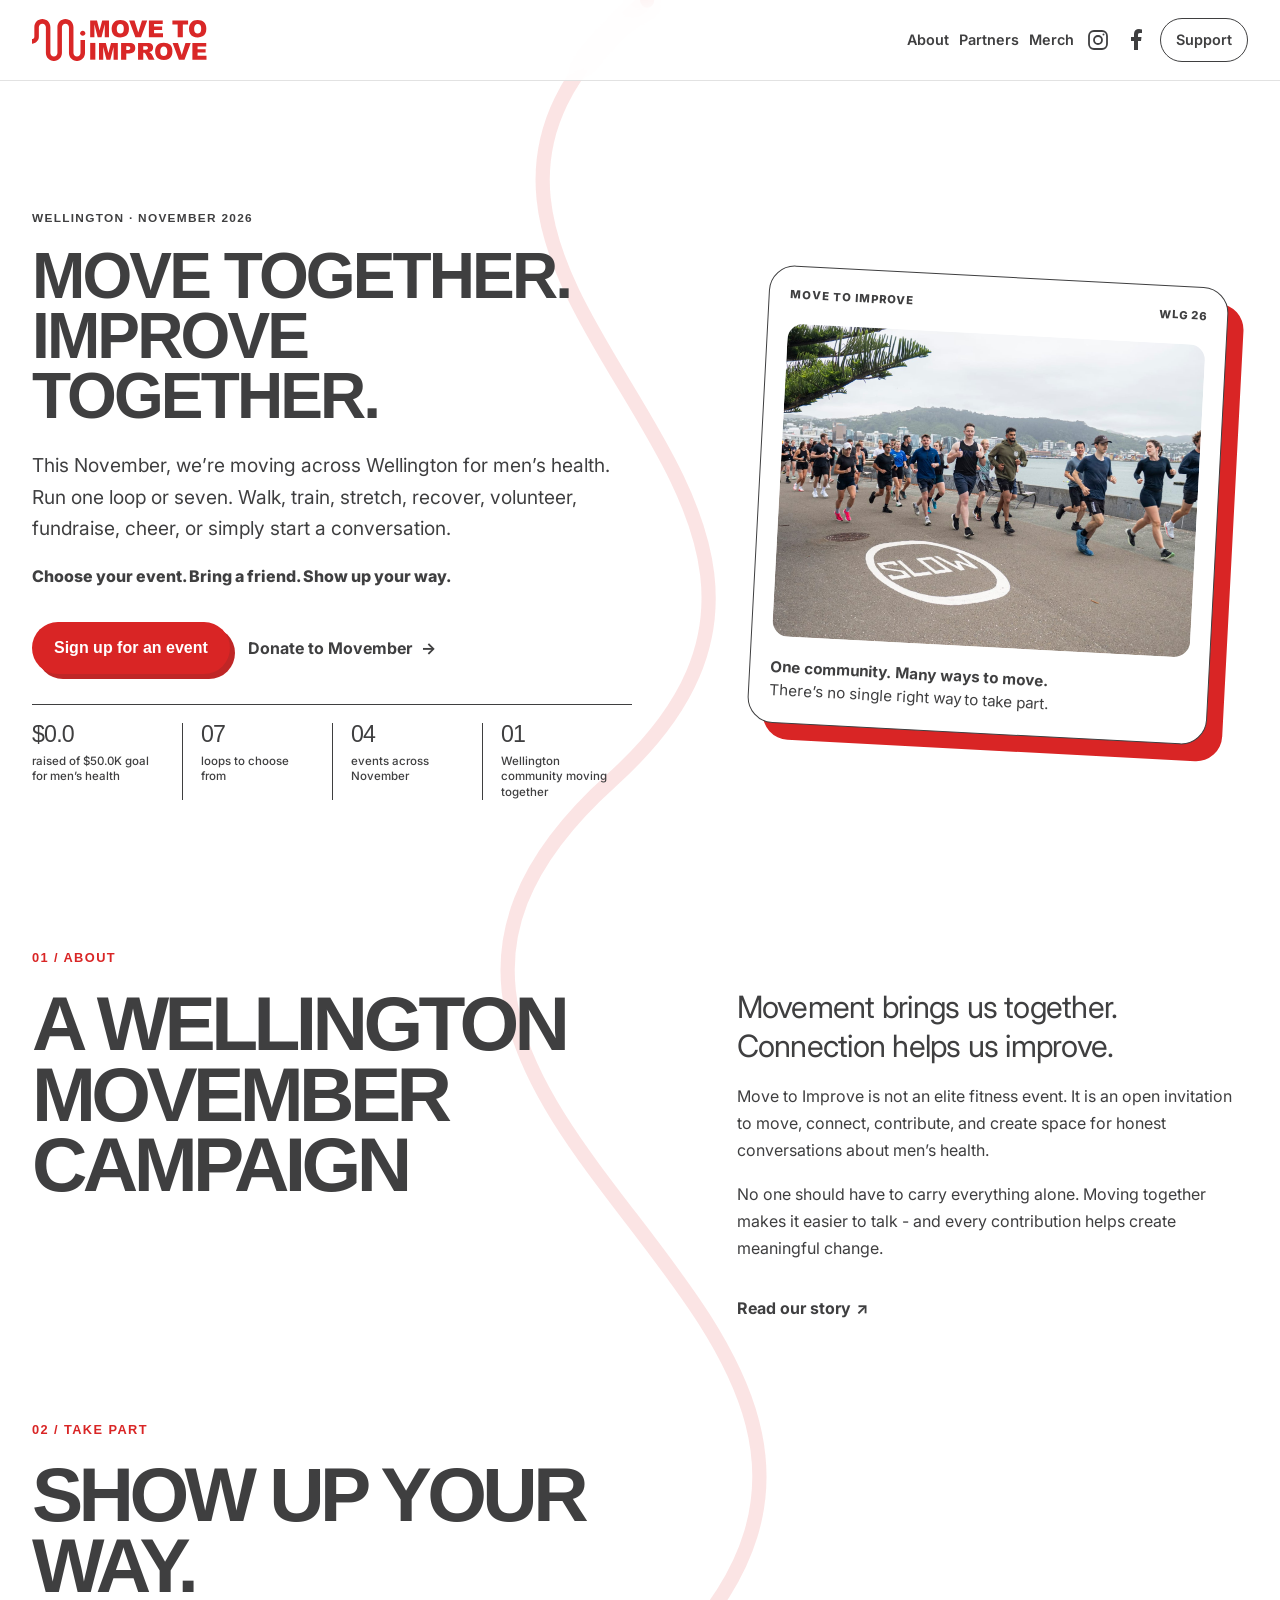
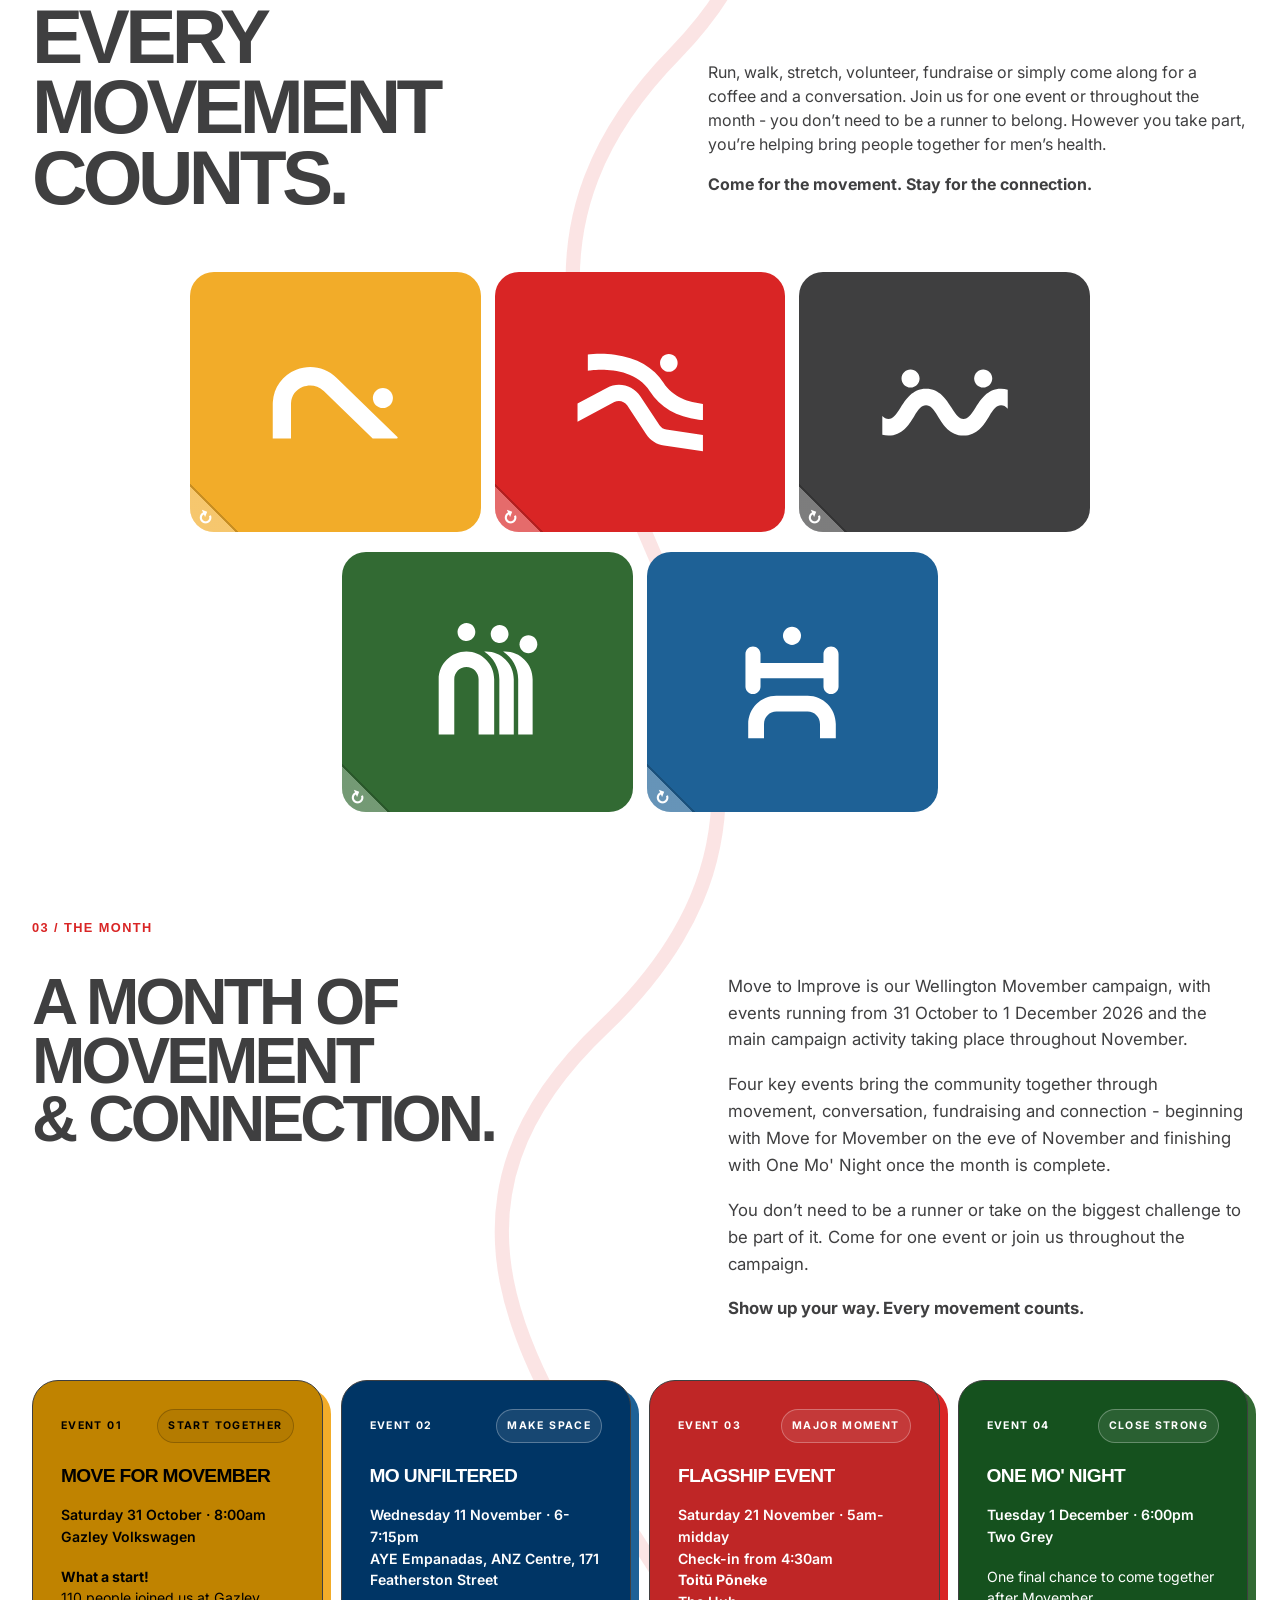
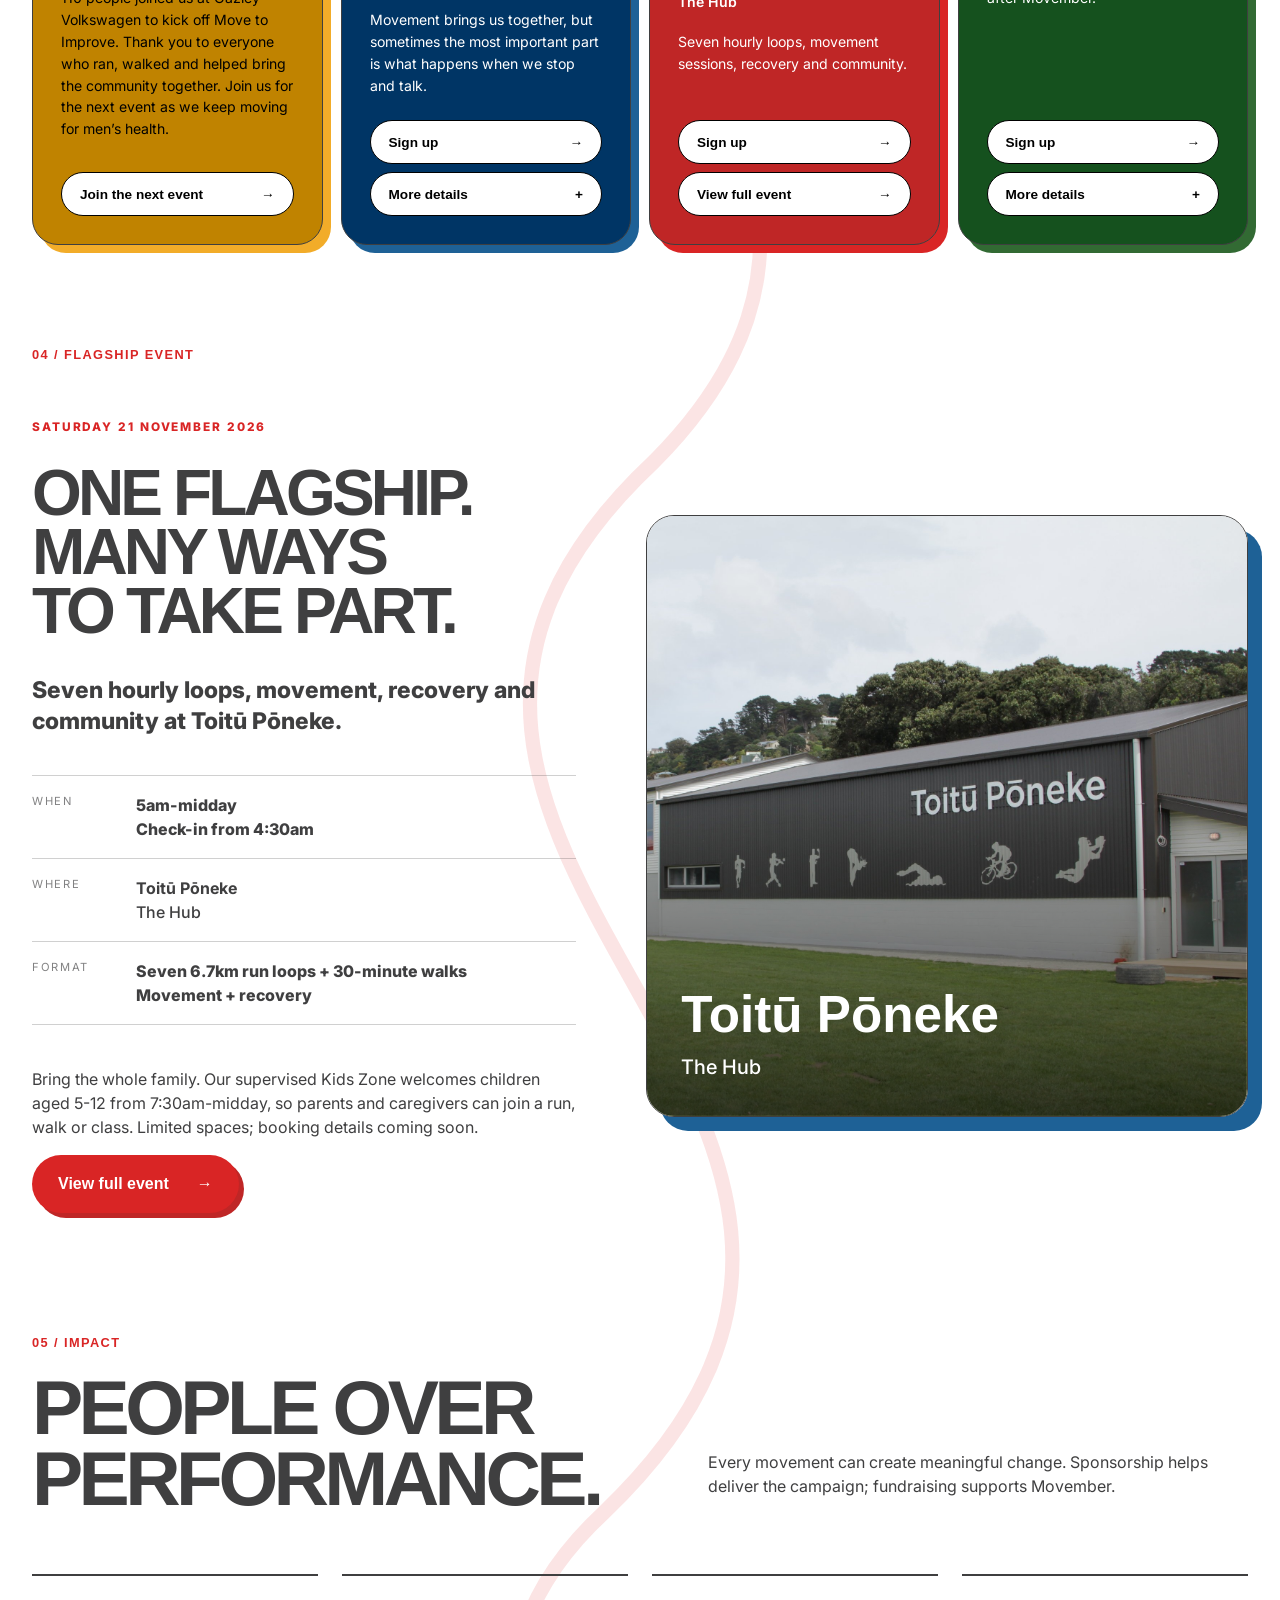
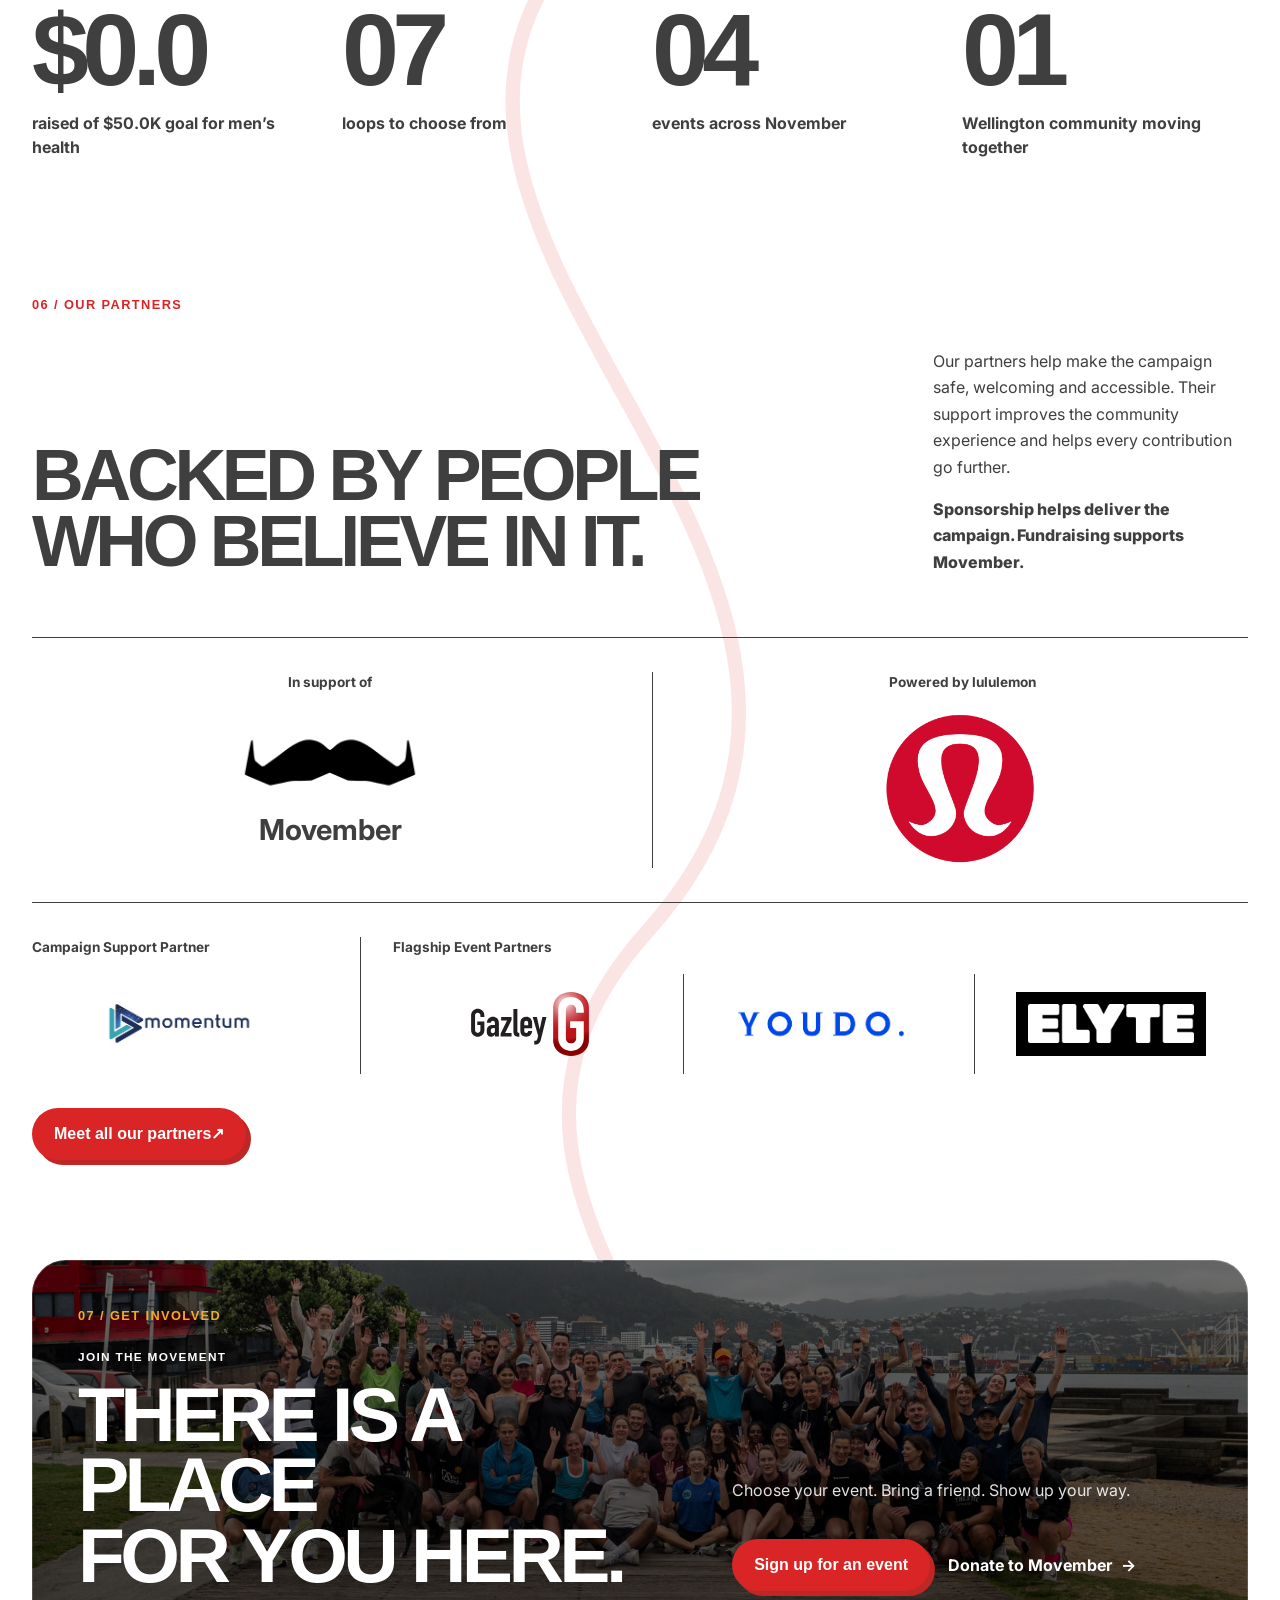
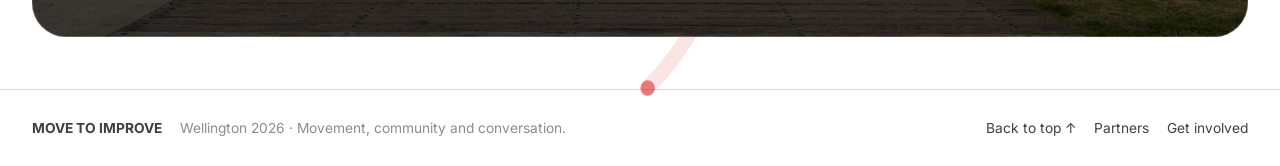
==== commit c950343c: "Revised flagship event schedule" ====
--- a/index.html
+++ b/index.html
@@ -3,7 +3,7 @@
 <head>
   <meta charset="UTF-8" />
   <meta name="viewport" content="width=device-width, initial-scale=1.0" />
-  <meta name="description" content="Move to Improve Wellington 2026 — a Movember campaign built through movement, community and conversation." />
+  <meta name="description" content="Move to Improve Wellington 2026 - a Movember campaign built through movement, community and conversation." />
   <title>Move to Improve Wellington 2026</title>
   <link rel="icon" type="image/png" sizes="32x32" href="images/logos/favicon-32.png?v=2" />
   <link rel="icon" type="image/png" sizes="96x96" href="images/logos/favicon-96.png?v=2" />
@@ -98,7 +98,7 @@
             </dd>
           </div>
           <div>
-            <dt>06</dt>
+            <dt>07</dt>
             <dd>loops to choose from</dd>
           </div>
           <div>
@@ -141,7 +141,7 @@
           <p>
             Move to Improve is not an elite fitness event. It is an open invitation to move, connect, contribute, and create space for honest conversations about men’s health.
           </p>
-          <p>No one should have to carry everything alone. Moving together makes it easier to talk—and every contribution helps create meaningful change.</p>
+          <p>No one should have to carry everything alone. Moving together makes it easier to talk - and every contribution helps create meaningful change.</p>
           <a class="arrow-link" href="about.html">Read our story <span>↗</span></a>
         </div>
       </div>
@@ -152,7 +152,7 @@
       <div class="section-heading">
         <h2>Show up your way.<br><span>Every movement counts.</span></h2>
         <div class="section-heading-copy">
-          <p>Run, walk, stretch, volunteer, fundraise or simply come along for a coffee and a conversation. Join us for one event or throughout the month — you don’t need to be a runner to belong. However you take part, you’re helping bring people together for men’s health.</p>
+          <p>Run, walk, stretch, volunteer, fundraise or simply come along for a coffee and a conversation. Join us for one event or throughout the month - you don’t need to be a runner to belong. However you take part, you’re helping bring people together for men’s health.</p>
           <p><strong>Come for the movement. Stay for the connection.</strong></p>
         </div>
       </div>
@@ -209,8 +209,8 @@
               <span class="card-title">Run</span>
               <p class="activity-tagline">One loop. A few. All seven.</p>
               <ul class="activity-highlights">
-                <li><strong>6.7 km</strong><span>Each run or walk loop</span></li>
-                <li><strong>5–11am</strong><span>A new loop every hour</span></li>
+                <li><strong>6.7 km</strong><span>Each run loop</span></li>
+                <li><strong>5-11am</strong><span>A new loop every hour</span></li>
                 <li><strong>Your distance</strong><span>Up to 46.9 km</span></li>
               </ul>
               <p class="activity-note">21 November · Toitū Pōneke · Check-in from 4:30am.</p>
@@ -224,14 +224,14 @@
 
         <article class="feature-card card-c">
           <h3 class="sr-only">Recover</h3>
-          <button class="flip-card-toggle" type="button" aria-expanded="false" aria-controls="expanded-card-dialog" aria-label="Recover. Pause. Reset. Reconnect. Press to expand the card.">
+          <button class="flip-card-toggle" type="button" aria-expanded="false" aria-controls="expanded-card-dialog" aria-label="Recover. Pause. Recover. Reconnect. Press to expand the card.">
             <span class="flip-card-inner" aria-hidden="true">
               <span class="card-face card-front">
                 <img class="activity-icon" src="images/logos/Icon_White_Recover.svg" alt="Recover">
               </span>
               <span class="card-face card-back">
                 <span class="card-number">03 / Recover</span>
-                <span class="card-back-copy"><span class="card-title">Recover</span><span class="card-description">Pause. Reset. Reconnect.</span></span>
+                <span class="card-back-copy"><span class="card-title">Recover</span><span class="card-description">Pause. Recover. Reconnect.</span></span>
                 <span class="card-close-icon" aria-hidden="true">×</span>
               </span>
             </span>
@@ -239,13 +239,13 @@
           <template class="activity-details">
             <div class="card-back-copy">
               <span class="card-title">Recover</span>
-              <p class="activity-tagline">Pause. Reset. Reconnect.</p>
+              <p class="activity-tagline">Pause. Recover. Reconnect.</p>
               <ul class="activity-highlights">
-                <li><strong>O-Studio</strong><span>Your Recovery Hub partner</span></li>
-                <li><strong>Normatec</strong><span>Recovery equipment</span></li>
-                <li><strong>Ice bath</strong><span>A portable setup</span></li>
+                <li><strong>O-Studio</strong><span>9am-midday</span></li>
+                <li><strong>StretchLab</strong><span>8-10am</span></li>
+                <li><strong>15 minutes</strong><span>Complimentary assisted stretching</span></li>
               </ul>
-              <p class="activity-note">Recovery hours and access details to be confirmed. Taking a breather counts too.</p>
+              <p class="activity-note">O-Studio joins us from 9am-midday with Normatec recovery equipment and a portable ice bath. StretchLab will also be onsite from 8-10am, offering complimentary 15-minute assisted stretching appointments. Booking and participation details will follow.</p>
               <div class="activity-actions">
                 <a class="button activity-cta" href="flagship.html#ways-to-move">Explore the Recovery Hub <span aria-hidden="true">→</span></a>
                 <a class="text-link" href="https://events.humanitix.com/move-to-improve-wellington-2026">Sign up on Humanitix <span aria-hidden="true">→</span></a>
@@ -331,7 +331,7 @@
           <h2>A month of<br>movement<br><span>&amp; connection.</span></h2>
           <div class="events-intro">
             <p>Move to Improve is our Wellington Movember campaign, with events running from 31 October to 1 December 2026 and the main campaign activity taking place throughout November.</p>
-            <p>Four key events bring the community together through movement, conversation, fundraising and connection — beginning with Move for Movember on the eve of November and finishing with One Mo' Night once the month is complete.</p>
+            <p>Four key events bring the community together through movement, conversation, fundraising and connection - beginning with Move for Movember on the eve of November and finishing with One Mo' Night once the month is complete.</p>
             <p>You don’t need to be a runner or take on the biggest challenge to be part of it. Come for one event or join us throughout the campaign.</p>
             <p><strong>Show up your way. Every movement counts.</strong></p>
           </div>
@@ -342,21 +342,11 @@
             <div class="event-meta"><span>Event 01</span><span class="event-tag">Start together</span></div>
             <div class="event-overview">
               <h3>Move for Movember</h3>
-              <p class="event-when"><time datetime="2026-10-31T08:00:00+13:00">Saturday 31 October · 8:00am</time><br>Gazley Motors</p>
-              <p>We’re starting the campaign together, one day before Movember officially begins.</p>
+              <p class="event-when"><time datetime="2026-10-31T08:00:00+13:00">Saturday 31 October · 8:00am</time><br>Gazley Volkswagen</p>
+              <p><strong>What a start!</strong><br>110 people joined us at Gazley Volkswagen to kick off Move to Improve. Thank you to everyone who ran, walked and helped bring the community together. Join us for the next event as we keep moving for men’s health.</p>
             </div>
             <div class="event-card-actions">
-              <a class="button event-action event-signup" href="https://events.humanitix.com/move-to-improve-wellington-2026" aria-label="Sign up for Move for Movember">Sign up <span aria-hidden="true">→</span></a>
-              <details class="event-disclosure" name="event-details">
-                <summary class="button event-action"><span class="event-show-label">More details</span><span class="event-hide-label">Hide details</span><span class="sr-only"> about Move for Movember</span><span class="event-action-icon" aria-hidden="true"></span></summary>
-                <div class="event-description">
-                  <p>Join runners, walkers, local run clubs and the wider Wellington community as we kick off Move to Improve and get ready for a month of movement, fundraising and conversation.</p>
-                  <p>This is an easy, social way to get involved, meet the people behind the campaign and start with movement, coffee and connection.</p>
-                  <p>We’ll also share how you can take part throughout November, create your Movember fundraising page and support the campaign.</p>
-                  <p><strong>Run it. Walk it. Come along for the coffee and conversation.</strong></p>
-                  <p class="event-partners">Proudly supported by Gazley Volkswagen and Flight Coffee.</p>
-                </div>
-              </details>
+              <a class="button event-action event-signup" href="https://events.humanitix.com/move-to-improve-wellington-2026" aria-label="Sign up for the next Move to Improve event">Join the next event <span aria-hidden="true">→</span></a>
             </div>
           </article>
 
@@ -364,7 +354,7 @@
             <div class="event-meta"><span>Event 02</span><span class="event-tag">Make space</span></div>
             <div class="event-overview">
               <h3>Mo Unfiltered</h3>
-              <p class="event-when"><time datetime="2026-11-11T18:00:00+13:00">Wednesday 11 November · 6:00pm</time><br>ANZ Centre, 171 Featherston Street</p>
+              <p class="event-when"><time datetime="2026-11-11T18:00:00+13:00">Wednesday 11 November · 6-7:15pm</time><br>AYE Empanadas, ANZ Centre, 171 Featherston Street</p>
               <p>Movement brings us together, but sometimes the most important part is what happens when we stop and talk.</p>
             </div>
             <div class="event-card-actions">
@@ -386,7 +376,7 @@
             <div class="event-meta"><span>Event 03</span><span class="event-tag">Major moment</span></div>
             <div class="event-overview">
               <h3>Flagship Event</h3>
-              <p class="event-when"><time datetime="2026-11-21T05:00:00+13:00">Saturday 21 November · 5:00am–1:00pm</time><br><strong>Toitū Pōneke</strong><br>The Hub</p>
+              <p class="event-when"><time datetime="2026-11-21T05:00:00+13:00">Saturday 21 November · 5am-midday</time><br>Check-in from 4:30am<br><strong>Toitū Pōneke</strong><br>The Hub</p>
               <p>Seven hourly loops, movement sessions, recovery and community.</p>
             </div>
             <div class="event-card-actions">
@@ -441,15 +431,17 @@
           <p class="flagship-lead">Seven hourly loops, movement, recovery and community at Toitū Pōneke.</p>
 
           <dl class="event-details">
-            <div><dt>When</dt><dd>5:00am run start · 1:00pm finish<br>Check-in from 4:30am</dd></div>
+            <div><dt>When</dt><dd>5am-midday<br>Check-in from 4:30am</dd></div>
             <div><dt>Where</dt><dd><strong>Toitū Pōneke</strong><br><span class="venue-subtitle">The Hub</span></dd></div>
-            <div><dt>Format</dt><dd>Seven 6.7km loops + movement + recovery<br>Celebration noon–1:00pm</dd></div>
+            <div><dt>Format</dt><dd>Seven 6.7km run loops + 30-minute walks<br>Movement + recovery</dd></div>
           </dl>
 
+          <p>Bring the whole family. Our supervised Kids Zone welcomes children aged 5-12 from 7:30am-midday, so parents and caregivers can join a run, walk or class. Limited spaces; booking details coming soon.</p>
+
           <a class="button flagship-button" href="flagship.html">View full event <span aria-hidden="true">→</span></a>
         </div>
 
-        <div class="flagship-visual" role="img" aria-label="Toitū Pōneke, The Hub — confirmed flagship venue, with its name on the building">
+        <div class="flagship-visual" role="img" aria-label="Toitū Pōneke, The Hub - confirmed flagship venue, with its name on the building">
           <strong>Toitū Pōneke</strong>
           <span>The Hub</span>
         </div>
@@ -470,7 +462,7 @@
           <small class="fundraising-updated" data-fundraising-updated hidden></small>
         </div>
         <div class="stat">
-          <strong>06</strong>
+          <strong>07</strong>
           <span>loops to choose from</span>
         </div>
         <div class="stat">
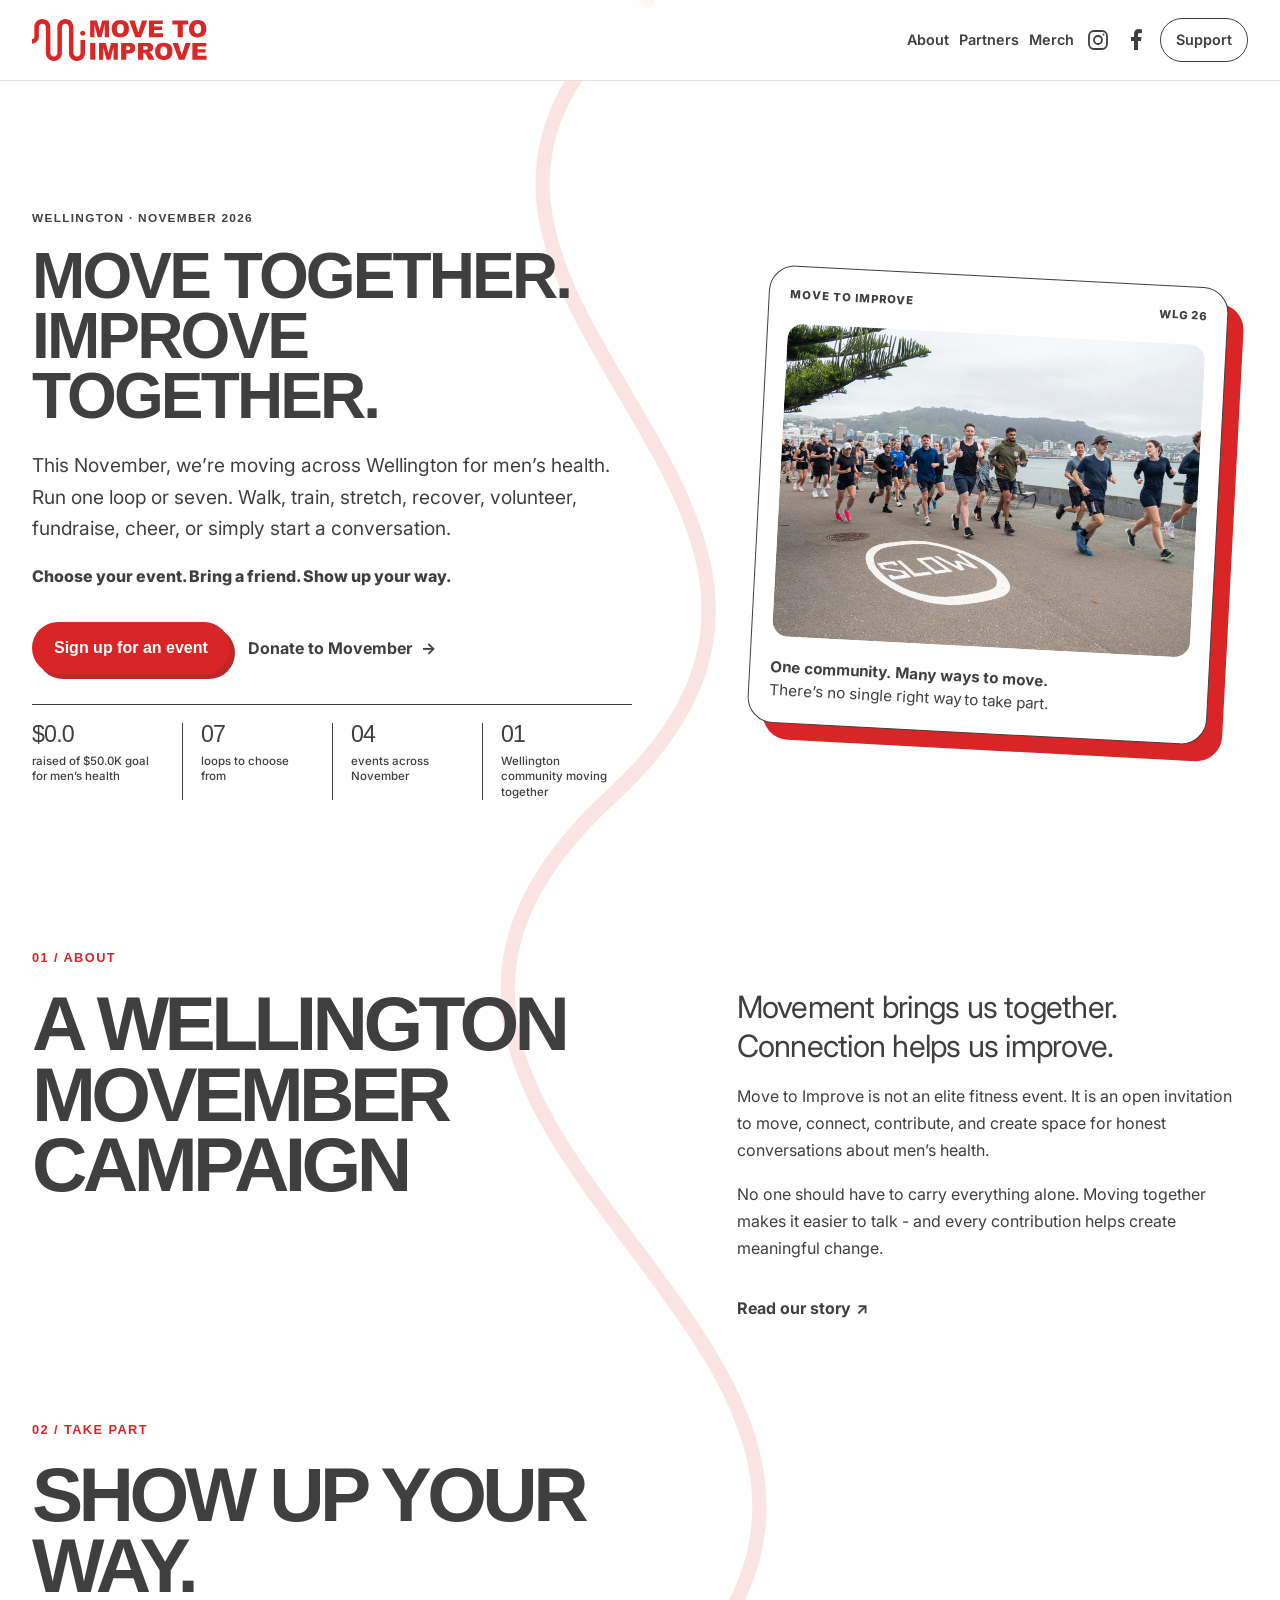
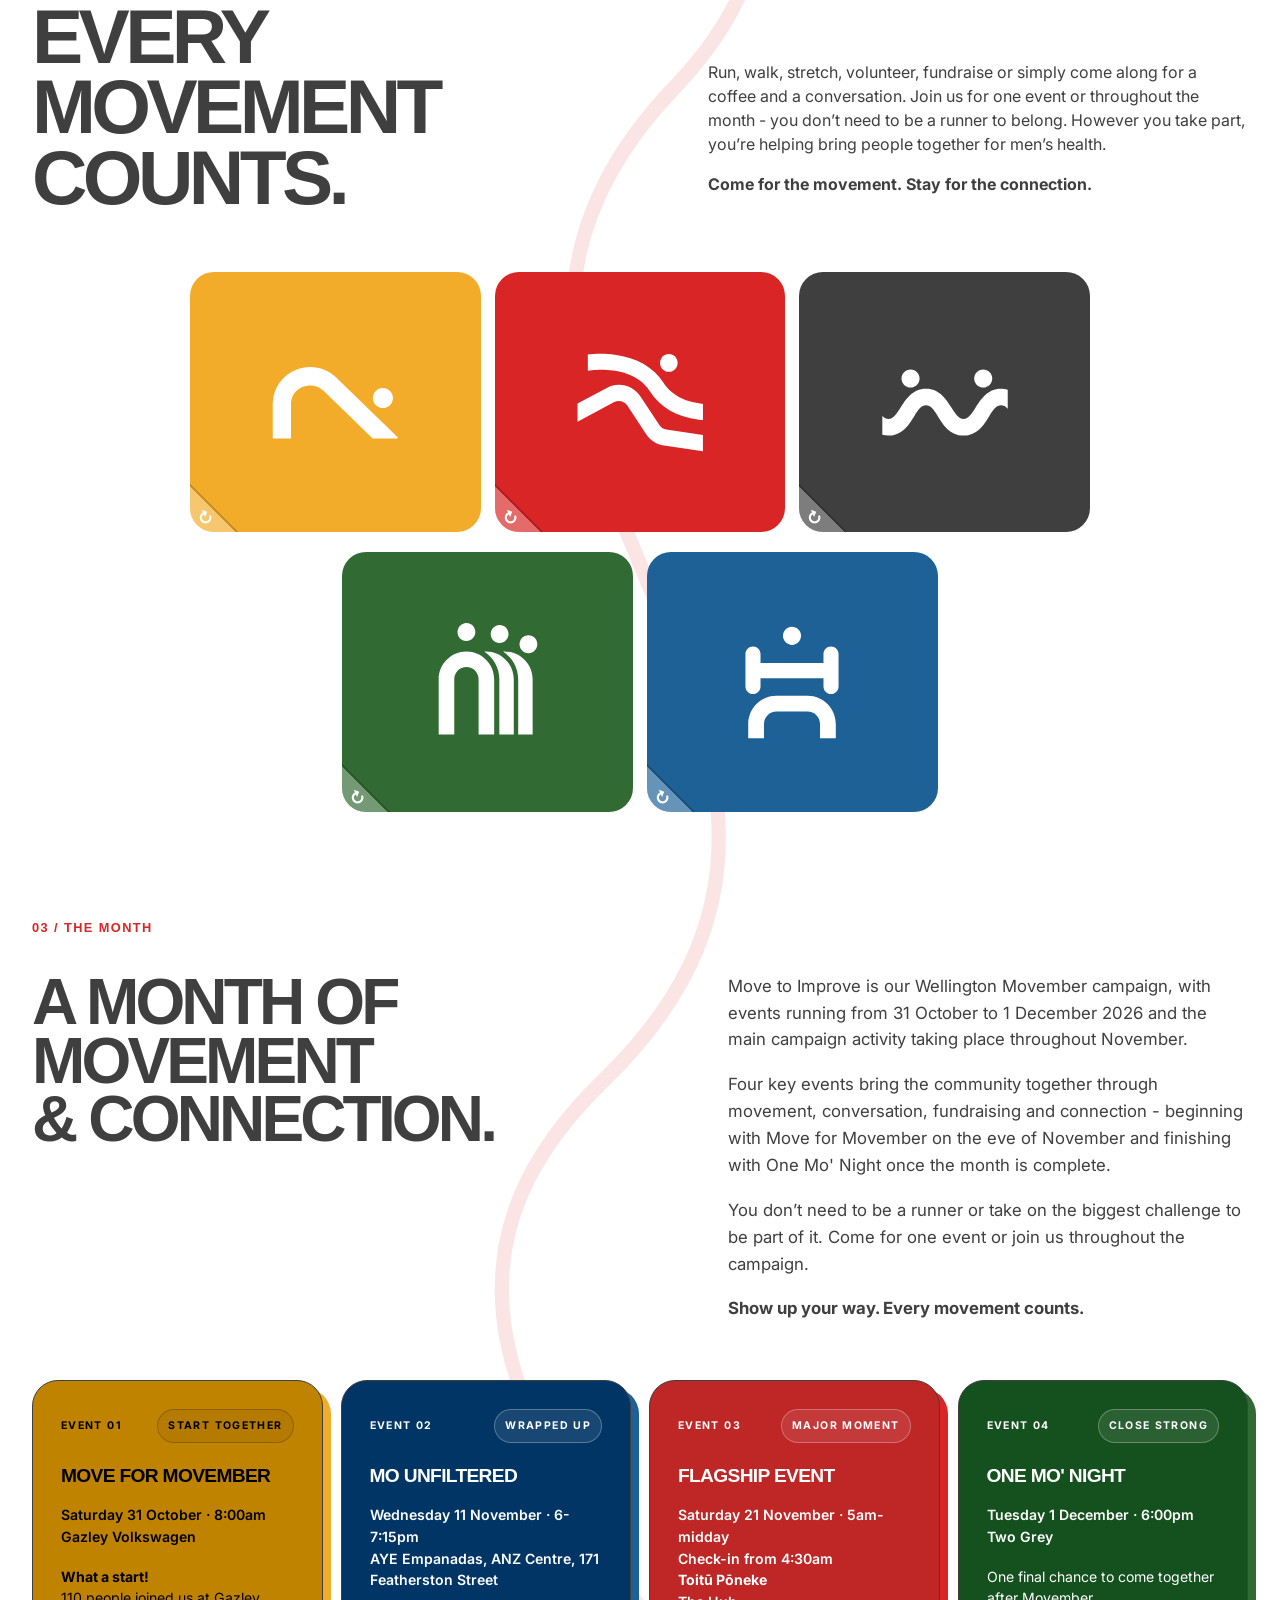
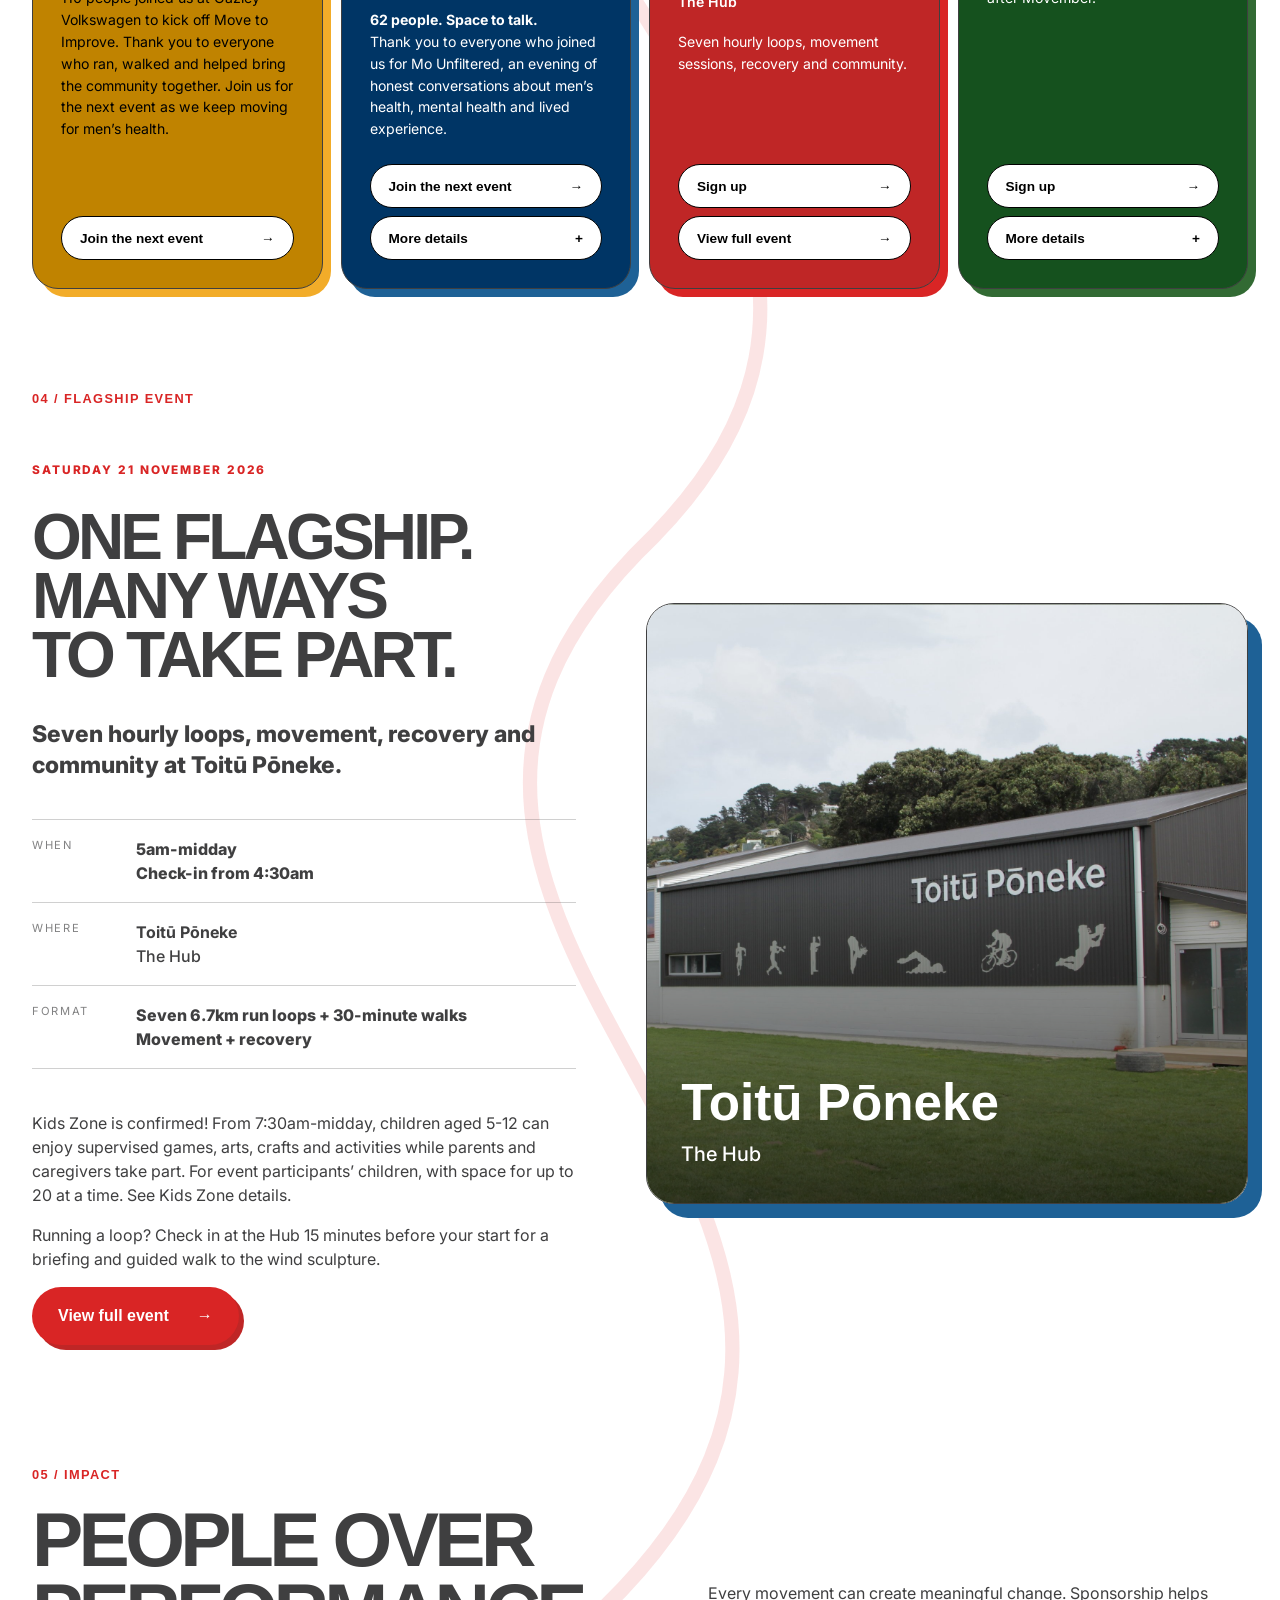
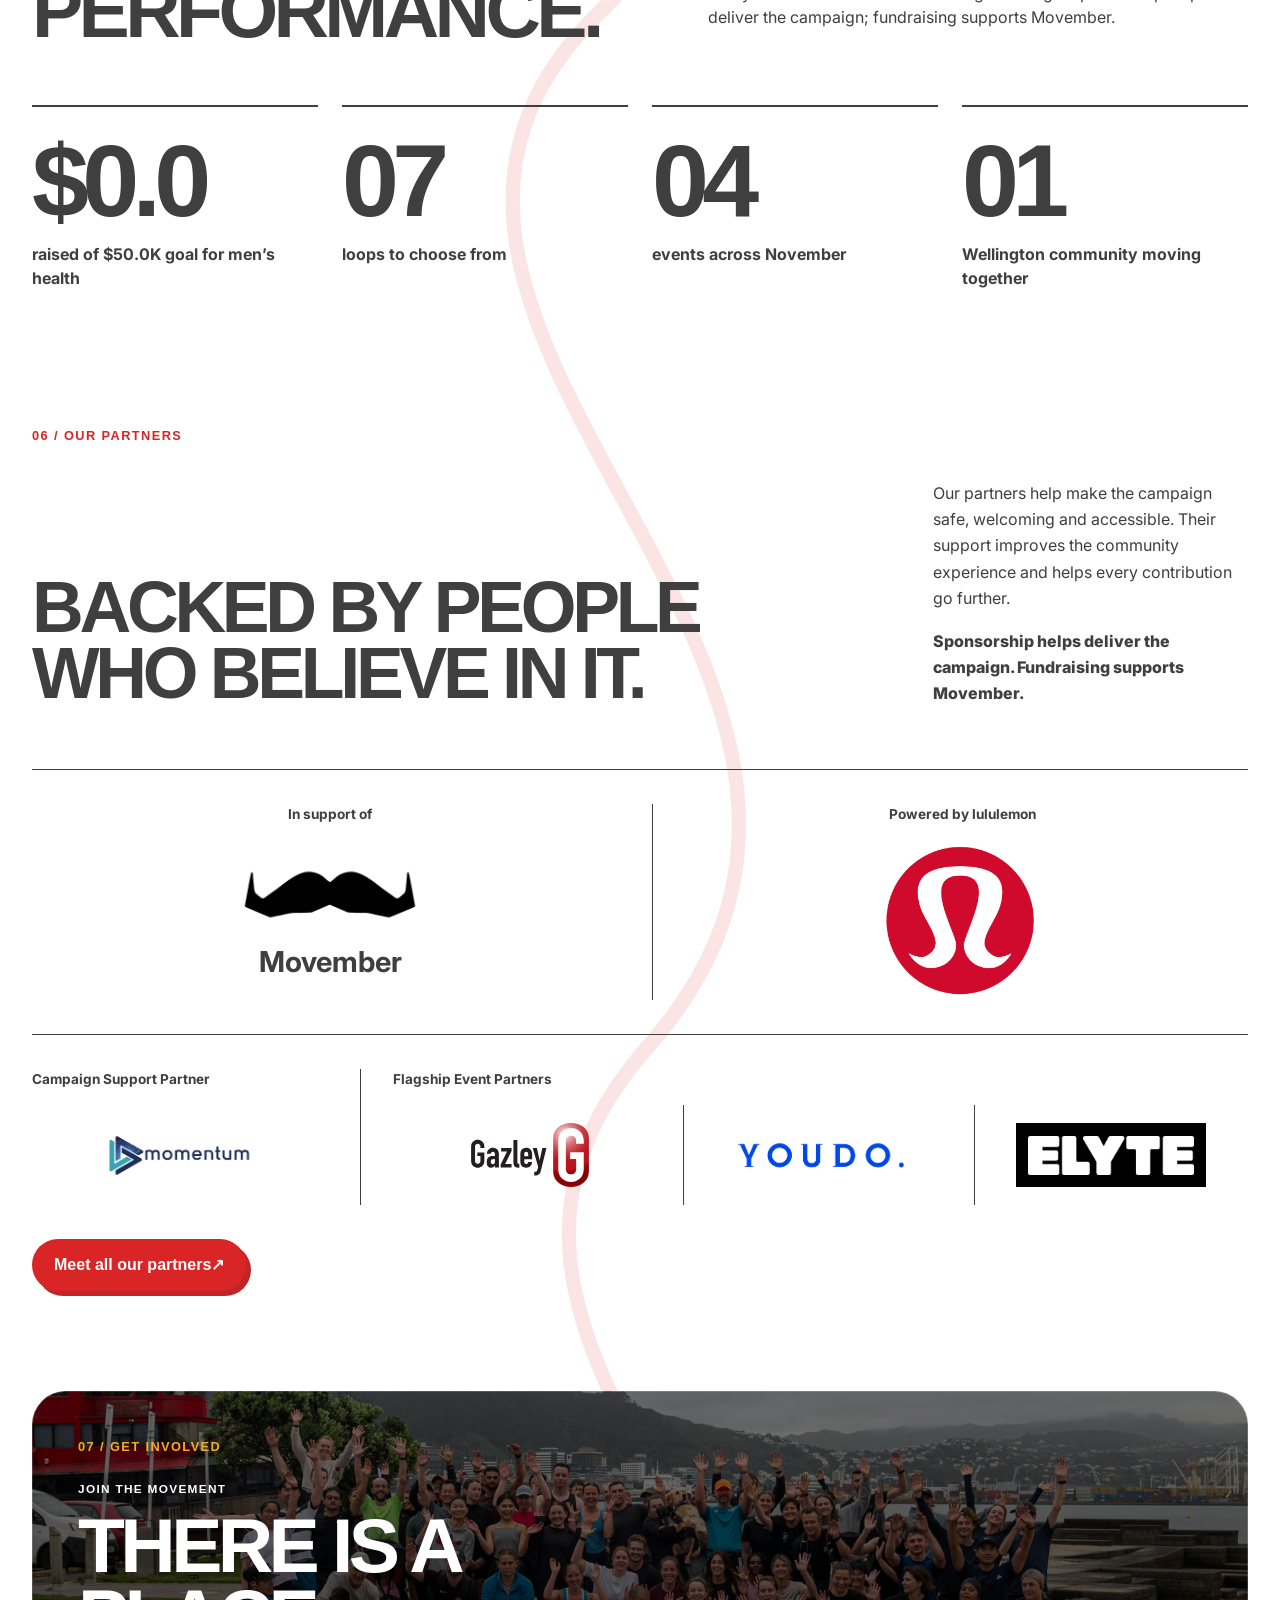
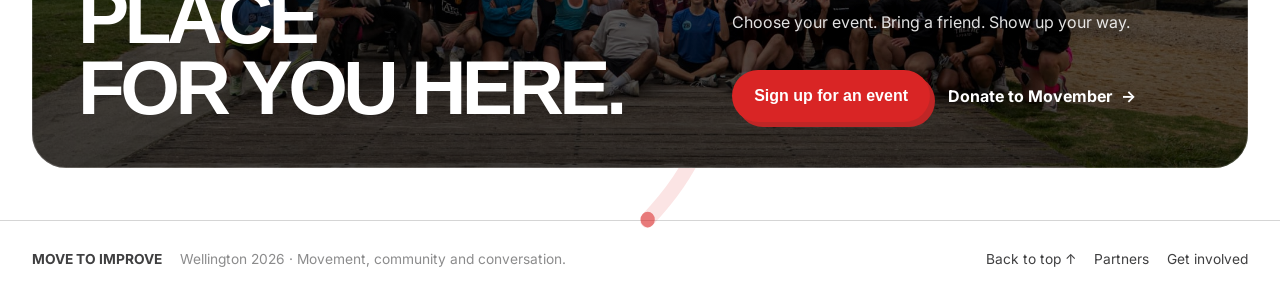
==== commit b665d039: "Updated flagship event runsheet" ====
--- a/index.html
+++ b/index.html
@@ -277,7 +277,7 @@
                 <li><strong>Volunteer</strong><span>Help the day happen</span></li>
                 <li><strong>Connect</strong><span>Start a conversation</span></li>
               </ul>
-              <p class="activity-note">Keep connecting: Mo Unfiltered · 11 November. One Mo' Night · 1 December.</p>
+              <p class="activity-note">62 people joined us for Mo Unfiltered. Keep connecting at One Mo' Night · 1 December.</p>
               <div class="activity-actions">
                 <a class="button activity-cta" href="index.html#events">Find your event <span aria-hidden="true">→</span></a>
                 <a class="text-link" href="https://events.humanitix.com/move-to-improve-wellington-2026">Sign up on Humanitix <span aria-hidden="true">→</span></a>
@@ -351,20 +351,19 @@
           </article>
 
           <article class="event-card" data-event="conversation">
-            <div class="event-meta"><span>Event 02</span><span class="event-tag">Make space</span></div>
+            <div class="event-meta"><span>Event 02</span><span class="event-tag">Wrapped up</span></div>
             <div class="event-overview">
               <h3>Mo Unfiltered</h3>
               <p class="event-when"><time datetime="2026-11-11T18:00:00+13:00">Wednesday 11 November · 6-7:15pm</time><br>AYE Empanadas, ANZ Centre, 171 Featherston Street</p>
-              <p>Movement brings us together, but sometimes the most important part is what happens when we stop and talk.</p>
+              <p><strong>62 people. Space to talk.</strong><br>Thank you to everyone who joined us for Mo Unfiltered, an evening of honest conversations about men’s health, mental health and lived experience.</p>
             </div>
             <div class="event-card-actions">
-              <a class="button event-action event-signup" href="https://events.humanitix.com/move-to-improve-wellington-2026" aria-label="Sign up for Mo Unfiltered">Sign up <span aria-hidden="true">→</span></a>
+              <a class="button event-action event-signup" href="https://events.humanitix.com/move-to-improve-wellington-2026" aria-label="Sign up for the next Move to Improve event">Join the next event <span aria-hidden="true">→</span></a>
               <details class="event-disclosure" name="event-details">
                 <summary class="button event-action"><span class="event-show-label">More details</span><span class="event-hide-label">Hide details</span><span class="sr-only"> about Mo Unfiltered</span><span class="event-action-icon" aria-hidden="true"></span></summary>
                 <div class="event-description">
-                  <p>Mo Unfiltered is an evening centred on men’s health, mental health, lived experience and the value of having honest conversations with the people around us.</p>
-                  <p>This isn’t a formal seminar or a fitness event. It’s a relaxed community gathering designed to create space to listen, connect and talk about some of the things men often find difficult to discuss.</p>
-                  <p>There’s no expectation to share. Come along, listen, meet others and be part of the conversation.</p>
+                  <p>Mo Unfiltered brought 62 people together at AYE Empanadas on 11 November for an evening centred on men’s health, mental health, lived experience and the value of honest conversations.</p>
+                  <p>The relaxed community gathering created space to listen, connect and talk about some of the things men often find difficult to discuss. Thank you to everyone who came along and helped make that space possible.</p>
                   <p><strong>Strong communities create space for honest conversations.</strong></p>
                   <p class="event-partners">Proudly supported by Aye Empanadas, MRG Civil and No Ugly.</p>
                 </div>
@@ -436,7 +435,8 @@
             <div><dt>Format</dt><dd>Seven 6.7km run loops + 30-minute walks<br>Movement + recovery</dd></div>
           </dl>
 
-          <p>Bring the whole family. Our supervised Kids Zone welcomes children aged 5-12 from 7:30am-midday, so parents and caregivers can join a run, walk or class. Limited spaces; booking details coming soon.</p>
+          <p>Kids Zone is confirmed! From 7:30am-midday, children aged 5-12 can enjoy supervised games, arts, crafts and activities while parents and caregivers take part. For event participants’ children, with space for up to 20 at a time. <a href="flagship.html#kids-zone">See Kids Zone details</a>.</p>
+          <p>Running a loop? Check in at the Hub 15 minutes before your start for a briefing and guided walk to the wind sculpture.</p>
 
           <a class="button flagship-button" href="flagship.html">View full event <span aria-hidden="true">→</span></a>
         </div>
